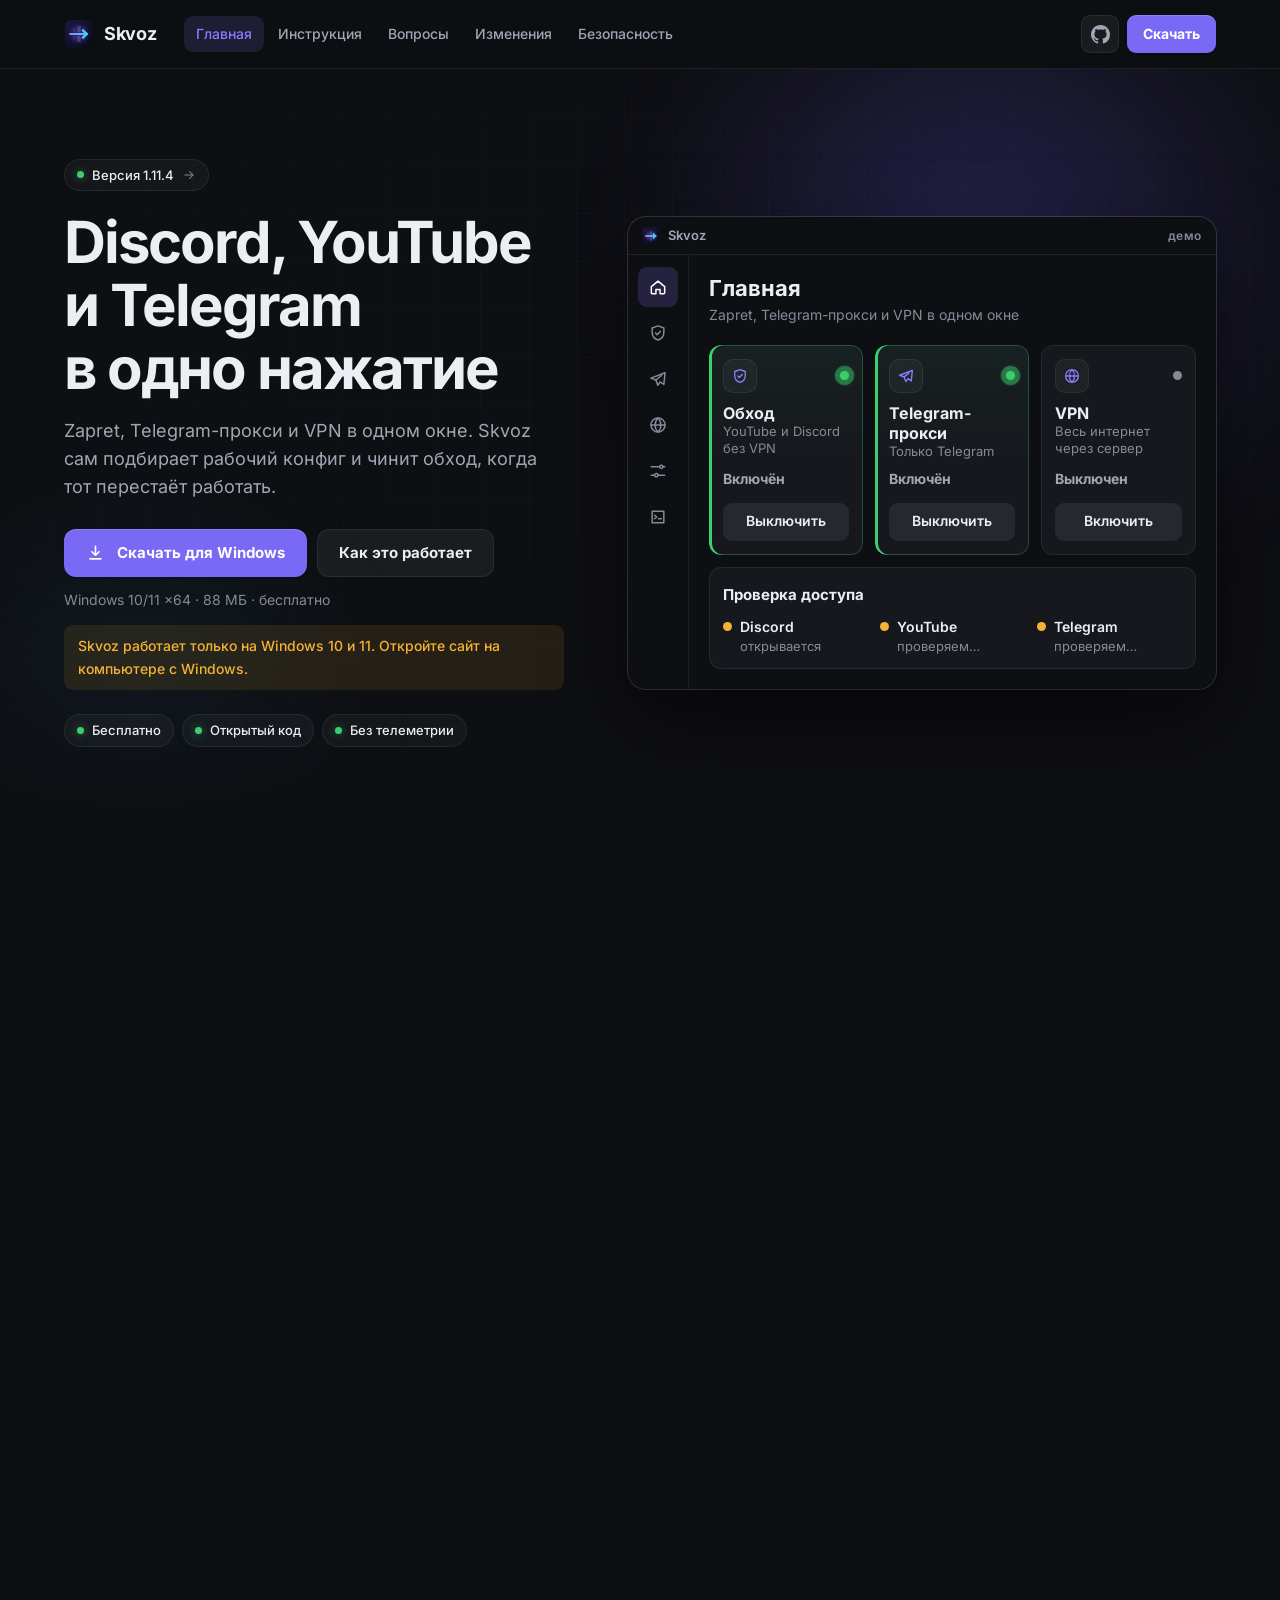
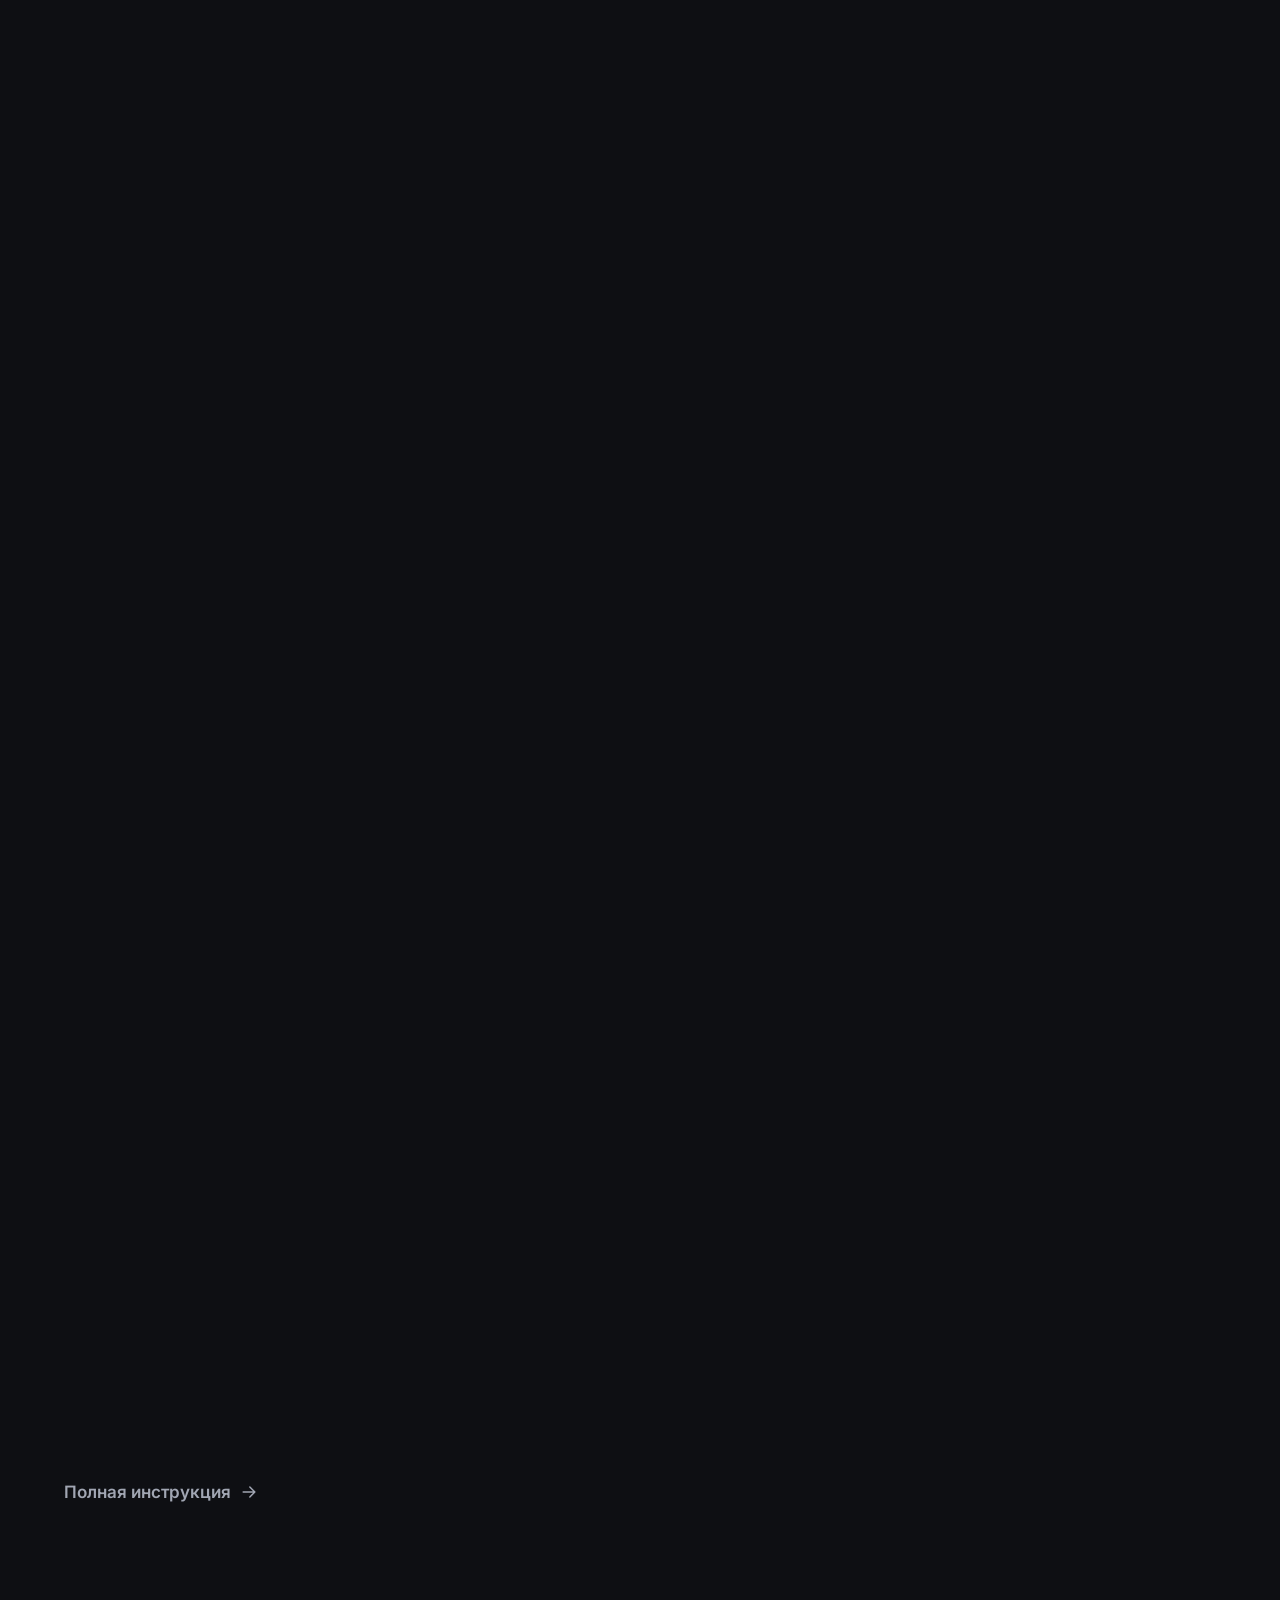
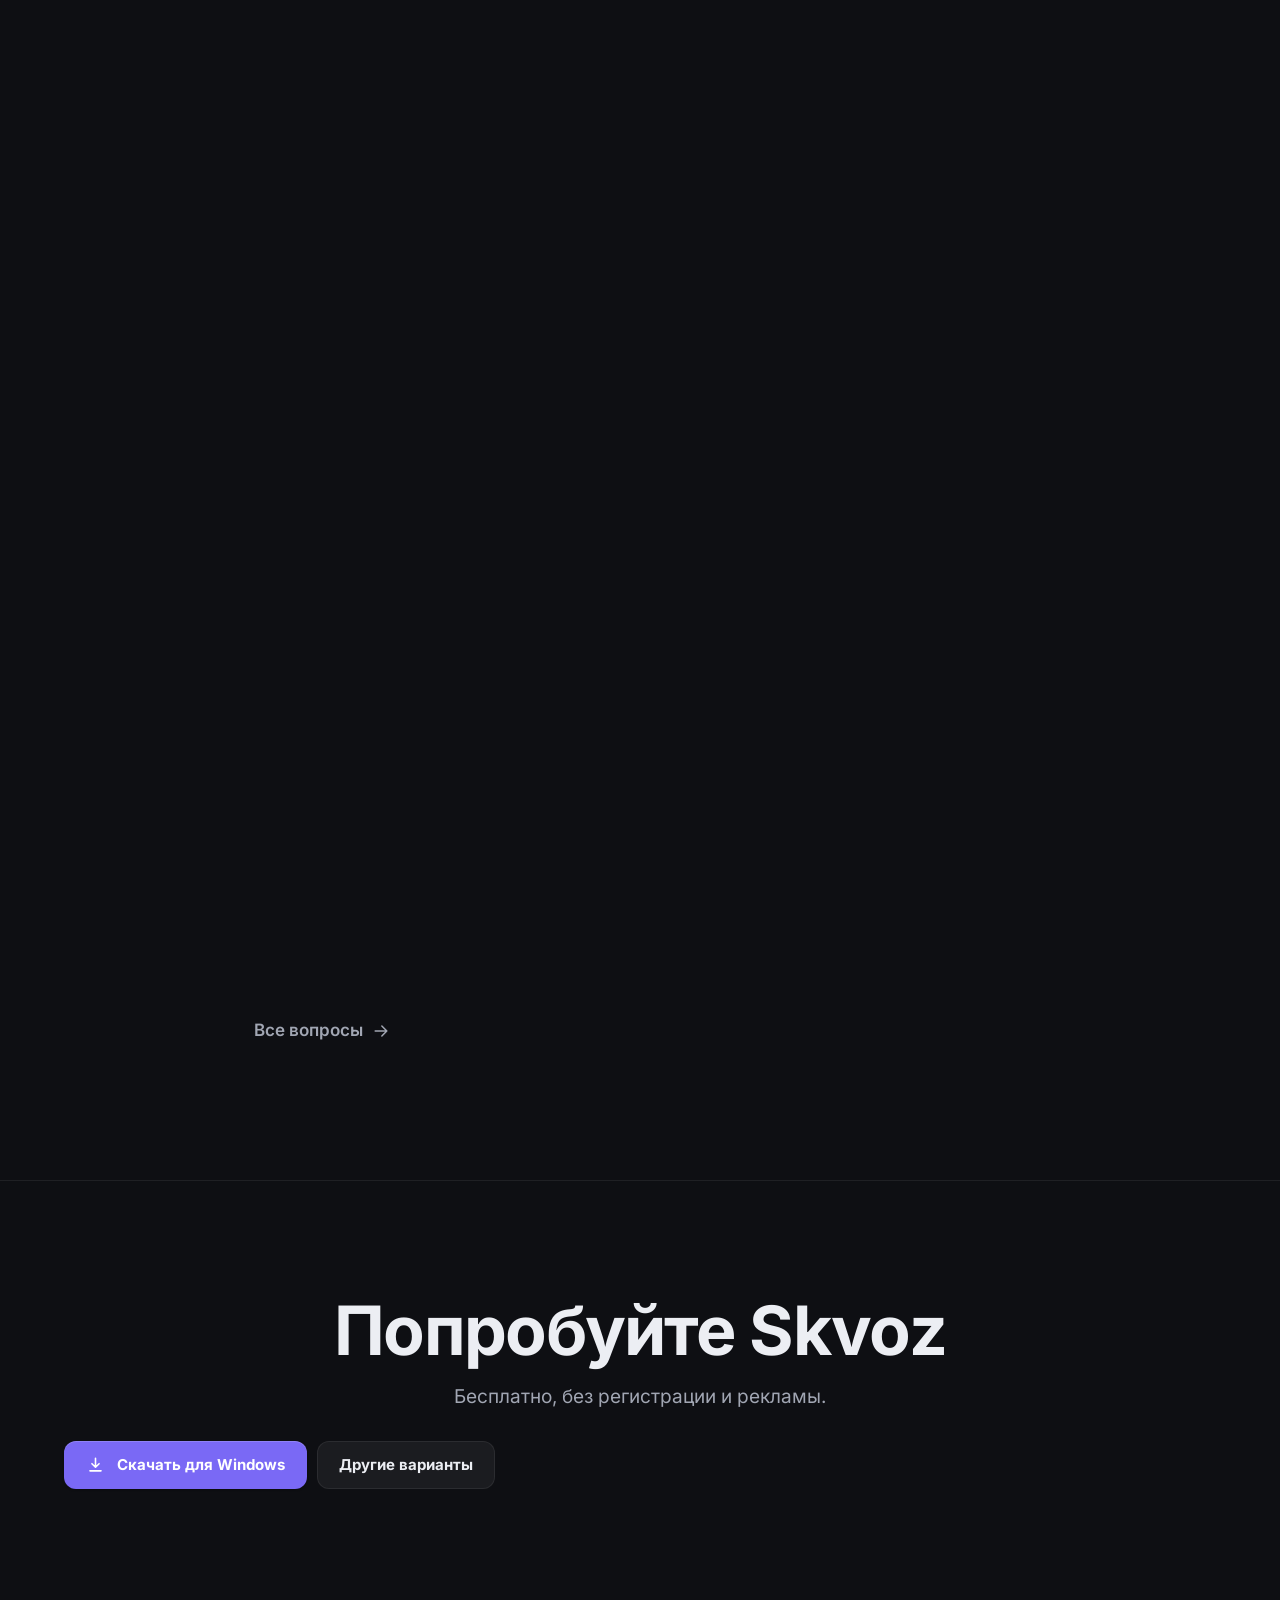
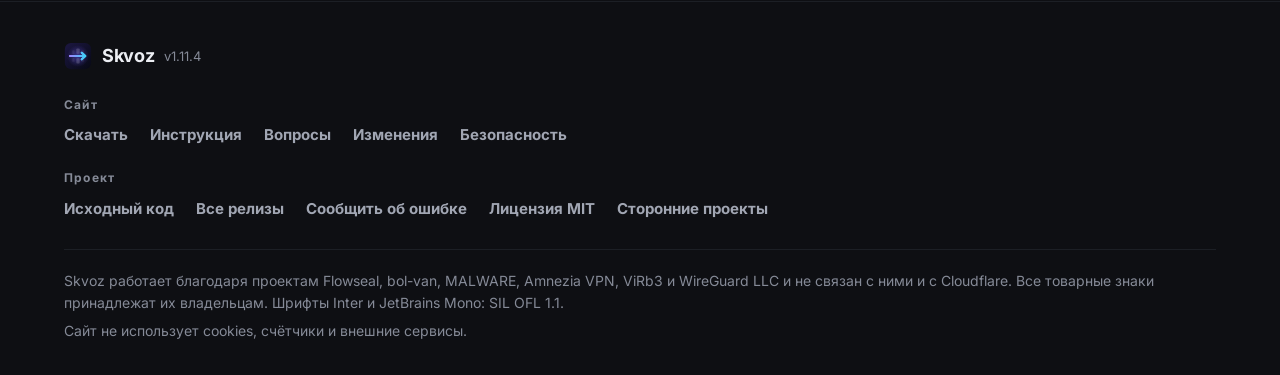
==== index.html @ e1fe64a2 "Обновление сайта" ====
<!doctype html>
<html lang="ru">
<head><meta charset="utf-8">
    <meta http-equiv="Content-Security-Policy" content="default-src &#39;none&#39;; script-src &#39;self&#39;; style-src &#39;self&#39;; img-src &#39;self&#39;; font-src &#39;self&#39;; connect-src &#39;none&#39;; manifest-src &#39;none&#39;; base-uri &#39;none&#39;; form-action &#39;none&#39;; require-trusted-types-for &#39;script&#39;; trusted-types &#39;none&#39;; upgrade-insecure-requests">
    <meta name="referrer" content="no-referrer">
    <meta name="viewport" content="width=device-width, initial-scale=1">
    <meta name="color-scheme" content="dark">
    <meta name="theme-color" content="#0e0f13">
    <title>Skvoz: пульт для zapret, Telegram-прокси и VPN</title>
    <meta name="description" content="Приложение для Windows: zapret, Telegram-прокси и VPN в одном окне. Сам подбирает рабочий конфиг и чинит обход. Бесплатно, открытый код.">
    <link rel="canonical" href="https://tw1xtyq.github.io/">
    <link rel="icon" href="/logo.svg" type="image/svg+xml">
    <link rel="apple-touch-icon" href="/icon-180.png">
    <meta property="og:type" content="website">
    <meta property="og:locale" content="ru_RU">
    <meta property="og:site_name" content="Skvoz">
    <meta property="og:title" content="Skvoz: пульт для zapret, Telegram-прокси и VPN">
    <meta property="og:description" content="Приложение для Windows: zapret, Telegram-прокси и VPN в одном окне. Сам подбирает рабочий конфиг и чинит обход. Бесплатно, открытый код.">
    <meta property="og:url" content="https://tw1xtyq.github.io/">
    <meta property="og:image" content="https://tw1xtyq.github.io/og.png">
    <meta name="twitter:card" content="summary_large_image">
    <link rel="preload" href="/assets/inter-cyrillic-wght-normal-DqGufNeO.woff2" as="font" type="font/woff2" crossorigin>
    <link rel="stylesheet" href="/assets/main-BiKpI5DV.css" integrity="sha384-gYOR4tR+DxECLUcDzY/63Vt2lnIB7W0XDzqd5/jDL5pl0zQy1sBBV1hU8kmsnh2k">
    <script type="module" src="/assets/main-BImN2msO.js" integrity="sha384-33UPVuQ313bor5JcLnS4hQ8blPriEPeun53to2JofNAPHDtDMoPda+d2laqHSMqt"></script>
    <script type="application/ld+json">{"@context":"https://schema.org","@type":"SoftwareApplication","name":"Skvoz","operatingSystem":"Windows 10, Windows 11","applicationCategory":"UtilitiesApplication","softwareVersion":"1.11.4","downloadUrl":"https://github.com/tw1xtyq/skvoz/releases/download/v1.11.4/Skvoz-Setup-1.11.4.exe","license":"https://opensource.org/licenses/MIT","offers":{"@type":"Offer","price":"0","priceCurrency":"RUB"}}</script></head>
<body>
  <a class="skip-link" href="#main">К содержимому</a>
  <header class="site-header" data-header>
    <div class="container site-header-row">
      <a class="brand" href="/" aria-label="Skvoz, на главную">
        <img src="/logo.svg" alt="" width="30" height="30">
        <span>Skvoz</span>
      </a>
      <nav class="site-nav" id="site-nav" aria-label="Основная навигация" data-nav>
        <a href="/" aria-current="page">Главная</a>
        <a href="/guide/">Инструкция</a><a href="/faq/">Вопросы</a><a href="/changelog/">Изменения</a><a href="/security/">Безопасность</a>
      </nav>
      <div class="site-actions">
        <a class="icon-btn" href="https://github.com/tw1xtyq/skvoz" target="_blank" rel="noopener noreferrer" aria-label="Skvoz на GitHub"><svg class="icon icon-fill" viewBox="0 0 16 16" aria-hidden="true"><path d="M8 0C3.58 0 0 3.58 0 8c0 3.54 2.29 6.53 5.47 7.59.4.07.55-.17.55-.38 0-.19-.01-.82-.01-1.49-2.01.37-2.53-.49-2.69-.94-.09-.23-.48-.94-.82-1.13-.28-.15-.68-.52-.01-.53.63-.01 1.08.58 1.23.82.72 1.21 1.87.87 2.33.66.07-.52.28-.87.51-1.07-1.78-.2-3.64-.89-3.64-3.95 0-.87.31-1.59.82-2.15-.08-.2-.36-1.02.08-2.12 0 0 .67-.21 2.2.82.64-.18 1.32-.27 2-.27s1.36.09 2 .27c1.53-1.04 2.2-.82 2.2-.82.44 1.1.16 1.92.08 2.12.51.56.82 1.27.82 2.15 0 3.07-1.87 3.75-3.65 3.95.29.25.54.73.54 1.48 0 1.07-.01 1.93-.01 2.2 0 .21.15.46.55.38A8.01 8.01 0 0 0 16 8c0-4.42-3.58-8-8-8"/></svg></a>
        <a class="btn btn-primary btn-sm header-cta" href="/download/">Скачать</a>
        <button class="nav-toggle icon-btn" type="button" aria-expanded="false" aria-controls="site-nav" aria-label="Меню" data-nav-toggle>
          <svg class="icon" viewBox="0 0 24 24" aria-hidden="true"><path d="M4 7h16M4 12h16M4 17h16"/></svg>
        </button>
      </div>
    </div>
    <div class="scroll-progress" aria-hidden="true"></div>
  </header>
  <main id="main"><section class="hero">
    <div class="ambient" aria-hidden="true"><i class="orb orb-a"></i><i class="orb orb-b"></i><i class="grid-bg"></i></div>
    <div class="container hero-grid">
      <div class="hero-copy">
        <a class="status-chip" href="/changelog/"><i class="dot"></i>Версия 1.11.4<svg class="icon" viewBox="0 0 24 24" aria-hidden="true"><path d="M5 12h14M13 6l6 6-6 6"/></svg></a>
        <h1>Discord, YouTube и&nbsp;Telegram в&nbsp;одно нажатие</h1>
        <p class="hero-lead">
          Zapret, Telegram-прокси и VPN в одном окне. Skvoz сам подбирает рабочий конфиг и чинит обход, когда тот
          перестаёт работать.
        </p>
        <div class="hero-cta">
          <a class="btn btn-primary" href="https://github.com/tw1xtyq/skvoz/releases/download/v1.11.4/Skvoz-Setup-1.11.4.exe" rel="noopener noreferrer" data-download>
    <svg class="icon" viewBox="0 0 24 24" aria-hidden="true"><path d="M12 4v11M7.5 11 12 15.5 16.5 11M5 20h14"/></svg><span>Скачать для Windows</span>
  </a>
          <a class="btn btn-secondary" href="/guide/">Как это работает</a>
        </div>
        <p class="hero-meta">Windows 10/11 x64 · 88 МБ · бесплатно</p>
        <p class="os-note" data-os-note hidden>Skvoz работает только на Windows 10 и 11. Откройте сайт на компьютере с Windows.</p>
        <ul class="perks">
          <li class="status-chip"><i class="dot"></i>Бесплатно</li><li class="status-chip"><i class="dot"></i>Открытый код</li><li class="status-chip"><i class="dot"></i>Без телеметрии</li>
        </ul>
      </div>
      <div class="hero-visual" data-demo data-live="true">
        <div class="beam" aria-hidden="true"><i></i></div>
        <div class="app-window" role="group" aria-label="Демонстрация интерфейса Skvoz">
    <div class="app-titlebar">
      <img src="/logo.svg" alt="" width="18" height="18">
      <span>Skvoz</span>
      <em>демо</em>
    </div>
    <div class="app-body">
      <div class="app-side" aria-hidden="true">
        <span class="is-active"><svg class="icon" viewBox="0 0 24 24" aria-hidden="true"><path d="M4 11.5 12 5l8 6.5V19a1 1 0 0 1-1 1h-4.5v-5h-5v5H5a1 1 0 0 1-1-1z"/></svg></span><span class=""><svg class="icon" viewBox="0 0 24 24" aria-hidden="true"><path d="M12 3.5 19 6v5.5c0 4.2-2.9 7.6-7 9-4.1-1.4-7-4.8-7-9V6z"/><path d="m9 12 2 2 4-4"/></svg></span><span class=""><svg class="icon" viewBox="0 0 24 24" aria-hidden="true"><path d="M20.5 4.5 3.5 11l6 2.2 2.2 6.3 3.1-4 4.2 3.1z"/><path d="m9.5 13.2 6.7-5.4"/></svg></span><span class=""><svg class="icon" viewBox="0 0 24 24" aria-hidden="true"><circle cx="12" cy="12" r="8.5"/><path d="M3.5 12h17M12 3.5c2.4 2.4 3.5 5.2 3.5 8.5s-1.1 6.1-3.5 8.5c-2.4-2.4-3.5-5.2-3.5-8.5s1.1-6.1 3.5-8.5z"/></svg></span><span class=""><svg class="icon" viewBox="0 0 24 24" aria-hidden="true"><path d="M4 7h10M18 7h2M4 17h4M12 17h8"/><circle cx="16" cy="7" r="2"/><circle cx="10" cy="17" r="2"/></svg></span><span class=""><svg class="icon" viewBox="0 0 24 24" aria-hidden="true"><path d="M5 5h14v14H5z"/><path d="m8 10 2.5 2L8 14M12.5 14H16"/></svg></span>
      </div>
      <div class="app-main">
        <div class="app-head">
          <strong>Главная</strong>
          <span>Zapret, Telegram-прокси и VPN в одном окне</span>
        </div>
        <div class="app-cards">
          <div class="app-card" data-demo-card="bypass" data-on="true">
              <div class="app-card-top"><svg class="icon" viewBox="0 0 24 24" aria-hidden="true"><path d="M12 3.5 19 6v5.5c0 4.2-2.9 7.6-7 9-4.1-1.4-7-4.8-7-9V6z"/><path d="m9 12 2 2 4-4"/></svg><i class="dot"></i></div>
              <strong>Обход</strong>
              <small>YouTube и Discord без VPN</small>
              <span class="app-card-state" data-demo-state>Включён</span>
              <button type="button" class="app-btn" data-demo-toggle aria-pressed="true">
                Выключить
              </button>
            </div><div class="app-card" data-demo-card="tg" data-on="true">
              <div class="app-card-top"><svg class="icon" viewBox="0 0 24 24" aria-hidden="true"><path d="M20.5 4.5 3.5 11l6 2.2 2.2 6.3 3.1-4 4.2 3.1z"/><path d="m9.5 13.2 6.7-5.4"/></svg><i class="dot"></i></div>
              <strong>Telegram-прокси</strong>
              <small>Только Telegram</small>
              <span class="app-card-state" data-demo-state>Включён</span>
              <button type="button" class="app-btn" data-demo-toggle aria-pressed="true">
                Выключить
              </button>
            </div><div class="app-card" data-demo-card="vpn" data-on="false">
              <div class="app-card-top"><svg class="icon" viewBox="0 0 24 24" aria-hidden="true"><circle cx="12" cy="12" r="8.5"/><path d="M3.5 12h17M12 3.5c2.4 2.4 3.5 5.2 3.5 8.5s-1.1 6.1-3.5 8.5c-2.4-2.4-3.5-5.2-3.5-8.5s1.1-6.1 3.5-8.5z"/></svg><i class="dot"></i></div>
              <strong>VPN</strong>
              <small>Весь интернет через сервер</small>
              <span class="app-card-state" data-demo-state>Выключен</span>
              <button type="button" class="app-btn" data-demo-toggle aria-pressed="false">
                Включить
              </button>
            </div>
        </div>
        <div class="app-access">
          <strong>Проверка доступа</strong>
          <div class="app-access-grid" aria-live="polite">
            <div class="app-access-item" data-demo-access="Discord" data-on="true">
                <i class="dot"></i><b>Discord</b><span data-demo-access-state>открывается</span>
              </div><div class="app-access-item" data-demo-access="YouTube" data-on="true">
                <i class="dot"></i><b>YouTube</b><span data-demo-access-state>открывается</span>
              </div><div class="app-access-item" data-demo-access="Telegram" data-on="true">
                <i class="dot"></i><b>Telegram</b><span data-demo-access-state>открывается</span>
              </div>
          </div>
        </div>
      </div>
    </div>
  </div>
      </div>
    </div>
  </section><section class="section" id="features">
    <div class="container">
      <header class="section-head reveal">
        <p class="eyebrow">Возможности</p>
        <h2>Всё нужное в одном окне</h2>
      </header>
      <div class="features reveal stagger" data-spot-group>
        <article class="card feature">
            <span class="tile"><svg class="icon" viewBox="0 0 24 24" aria-hidden="true"><path d="M12 3.5 19 6v5.5c0 4.2-2.9 7.6-7 9-4.1-1.4-7-4.8-7-9V6z"/><path d="m9 12 2 2 4-4"/></svg></span>
            <h3>Обход</h3>
            <p>Zapret без .bat-файлов и командной строки. Трафик идёт напрямую, без чужих серверов.</p>
          </article><article class="card feature">
            <span class="tile"><svg class="icon" viewBox="0 0 24 24" aria-hidden="true"><path d="M20.5 4.5 3.5 11l6 2.2 2.2 6.3 3.1-4 4.2 3.1z"/><path d="m9.5 13.2 6.7-5.4"/></svg></span>
            <h3>Telegram-прокси</h3>
            <p>Локальный прокси на вашем компьютере. Подключается одной кнопкой.</p>
          </article><article class="card feature">
            <span class="tile"><svg class="icon" viewBox="0 0 24 24" aria-hidden="true"><circle cx="12" cy="12" r="8.5"/><path d="M3.5 12h17M12 3.5c2.4 2.4 3.5 5.2 3.5 8.5s-1.1 6.1-3.5 8.5c-2.4-2.4-3.5-5.2-3.5-8.5s1.1-6.1 3.5-8.5z"/></svg></span>
            <h3>VPN</h3>
            <p>Бесплатный WARP с маскировкой AmneziaWG за 10–30 секунд или ваш конфиг.</p>
          </article><article class="card feature">
            <span class="tile"><svg class="icon" viewBox="0 0 24 24" aria-hidden="true"><path d="M4 7h10M18 7h2M4 17h4M12 17h8"/><circle cx="16" cy="7" r="2"/><circle cx="10" cy="17" r="2"/></svg></span>
            <h3>Автоподбор</h3>
            <p>Проверяет все конфиги и включает лучший для вашей сети.</p>
          </article><article class="card feature">
            <span class="tile"><svg class="icon" viewBox="0 0 24 24" aria-hidden="true"><rect x="4" y="5" width="16" height="14" rx="2.5"/><path d="M4 15h16"/><circle cx="16.5" cy="17" r=".6"/></svg></span>
            <h3>Трей</h3>
            <p>Цветная точка на значке показывает, работает ли обход.</p>
          </article><article class="card feature">
            <span class="tile"><svg class="icon" viewBox="0 0 24 24" aria-hidden="true"><path d="M3 12h4l2.5-6 4 12 2.5-6h5"/></svg></span>
            <h3>Проверка доступа</h3>
            <p>Показывает, открываются ли Discord, YouTube и Telegram прямо сейчас.</p>
          </article><article class="card feature">
            <span class="tile"><svg class="icon" viewBox="0 0 24 24" aria-hidden="true"><path d="M5 5h14v14H5z"/><path d="m8 10 2.5 2L8 14M12.5 14H16"/></svg></span>
            <h3>Диагностика</h3>
            <p>Проверяет службы Windows, прокси, файлы WinDivert и конфликтующие программы.</p>
          </article><article class="card feature">
            <span class="tile"><svg class="icon" viewBox="0 0 24 24" aria-hidden="true"><path d="M12 4v11M7.5 11 12 15.5 16.5 11M5 20h14"/></svg></span>
            <h3>Обновления</h3>
            <p>Skvoz и zapret обновляются из приложения, ваши списки и конфиг сохраняются.</p>
          </article>
      </div>
    </div>
  </section><section class="section">
    <div class="container">
      <header class="section-head reveal">
        <p class="eyebrow">Что выбрать</p>
        <h2>Чем отличаются инструменты</h2>
      </header>
      <div class="card compare reveal">
        <table>
          <thead>
            <tr><td></td><th scope="col">Обход</th><th scope="col">Telegram-прокси</th><th scope="col">VPN</th></tr>
          </thead>
          <tbody>
            <tr>
                <th scope="row">Что открывает</th>
                <td data-label="Обход">YouTube, Discord и сайты из ваших списков</td><td data-label="Telegram-прокси">Только Telegram</td><td data-label="VPN">Весь интернет</td>
              </tr><tr>
                <th scope="row">Как идёт трафик</th>
                <td data-label="Обход">Напрямую, без чужих серверов</td><td data-label="Telegram-прокси">Через локальный прокси на вашем компьютере</td><td data-label="VPN">Через сервер VPN</td>
              </tr><tr>
                <th scope="row">Когда включать</th>
                <td data-label="Обход">В первую очередь</td><td data-label="Telegram-прокси">Если не открывается Telegram</td><td data-label="VPN">Если обхода и прокси не хватает</td>
              </tr>
          </tbody>
        </table>
      </div>
    </div>
  </section><section class="section">
    <div class="container split">
      <div class="reveal">
        <p class="eyebrow">Автоматика</p>
        <h2>Сломалось? Он уже чинит</h2>
        <ul class="ticks">
          <li><b>Проверка каждые 30 секунд.</b> Skvoz открывает YouTube и Discord или ваши сайты и замечает даже зависшую загрузку.</li>
          <li><b>Сам меняет конфиг.</b> Дважды перезапускает обход, затем переходит на следующий рабочий конфиг.</li>
          <li><b>Помнит сети.</b> Дома, на работе и на точке доступа включается тот конфиг, что работал там раньше.</li>
        </ul>
      </div>
      <figure class="log reveal">
        <figcaption><span>История событий</span><em>пример</em></figcaption>
        <ol>
          <li data-level="ok"><time>12:04:10</time><span>YouTube и Discord открываются</span></li><li data-level="warn"><time>12:04:40</time><span>YouTube: страница зависла на загрузке</span></li><li data-level="warn"><time>12:04:41</time><span>Перезапуск winws, попытка 1 из 2</span></li><li data-level="warn"><time>12:05:12</time><span>Перезапуск winws, попытка 2 из 2</span></li><li data-level="info"><time>12:05:43</time><span>Конфиг отложен на 6 часов, включаю следующий</span></li><li data-level="ok"><time>12:06:13</time><span>YouTube и Discord снова открываются</span></li>
        </ol>
      </figure>
    </div>
  </section><section class="section">
    <div class="container">
      <header class="section-head reveal">
        <p class="eyebrow">Начало работы</p>
        <h2>Три шага и всё открывается</h2>
      </header>
      <ol class="steps reveal stagger" data-spot-group>
        <li class="card step">
            <span class="step-num">1</span>
            <h3>Скачайте и запустите</h3>
            <p>Подтвердите запрос прав администратора. Zapret поставится сам.</p>
          </li><li class="card step">
            <span class="step-num">2</span>
            <h3>Подберите конфиг</h3>
            <p>На странице «Обход» нажмите «Подобрать автоматически».</p>
          </li><li class="card step">
            <span class="step-num">3</span>
            <h3>Включите</h3>
            <p>Нажмите «Включить» на Главной. Дальше Skvoz следит за всем сам.</p>
          </li>
      </ol>
      <p class="section-more"><a class="link-arrow" href="/guide/">Полная инструкция <svg class="icon" viewBox="0 0 24 24" aria-hidden="true"><path d="M5 12h14M13 6l6 6-6 6"/></svg></a></p>
    </div>
  </section><section class="section">
    <div class="container">
      <div class="card trust reveal">
        <div class="trust-head">
          <p class="eyebrow">Безопасность</p>
          <h2>Программа с правами администратора должна быть прозрачной</h2>
          <a class="link-arrow" href="/security/">Что делает Skvoz и чего не делает <svg class="icon" viewBox="0 0 24 24" aria-hidden="true"><path d="M5 12h14M13 6l6 6-6 6"/></svg></a>
        </div>
        <div class="trust-grid">
          <div><svg class="icon" viewBox="0 0 24 24" aria-hidden="true"><path d="m8 8-4 4 4 4M16 8l4 4-4 4M13.5 5l-3 14"/></svg><h3>Открытый код</h3><p>Весь код на GitHub под лицензией MIT. Сборки создаются на GitHub Actions.</p></div><div><svg class="icon" viewBox="0 0 24 24" aria-hidden="true"><path d="M4 4l16 16M9.9 5.3A9.6 9.6 0 0 1 12 5c5 0 8.5 4.5 9.5 7a13 13 0 0 1-3 4.1M6.3 7.4A13 13 0 0 0 2.500 12c1 2.500 4.500 7 9.500 7 1.500 0 2.900-.4 4.100-1"/></svg><h3>Без телеметрии</h3><p>В приложении нет аналитики и счётчиков, а на этом сайте нет cookies и внешних запросов.</p></div><div><svg class="icon" viewBox="0 0 24 24" aria-hidden="true"><circle cx="8" cy="15" r="4"/><path d="m11 12 8.500-8.500M16 7l3 3"/></svg><h3>Проверяемые файлы</h3><p>Для каждой сборки указан SHA-256, так что подлинность файла легко проверить.</p></div>
        </div>
      </div>
    </div>
  </section><section class="section">
    <div class="container narrow">
      <header class="section-head reveal">
        <p class="eyebrow">Вопросы</p>
        <h2>Что спрашивают чаще всего</h2>
      </header>
      <div class="faq-list reveal stagger">
        <details class="faq-item"><summary>Что такое Skvoz?</summary><p>Приложение для Windows, которое собирает в одном окне три инструмента: zapret-discord-youtube для обхода, локальный Telegram-прокси и VPN на AmneziaWG. Вместо ручного запуска .bat-файлов вы нажимаете «Включить», а подбором конфига и восстановлением занимается приложение.</p></details><details class="faq-item"><summary>Это бесплатно?</summary><p>Да. Код открыт под лицензией MIT, рекламы и платных функций нет.</p></details><details class="faq-item"><summary>Чем обход отличается от VPN?</summary><p>Обход меняет только то, как ваши пакеты выглядят для провайдера: трафик идёт напрямую, скорость почти не страдает, но работает это для выбранных сайтов. VPN отправляет весь интернет через сервер. Telegram-прокси касается только Telegram. Обычно хватает обхода и прокси, а VPN полезен там, где они не справляются.</p></details><details class="faq-item"><summary>Почему Windows показывает предупреждение SmartScreen?</summary><p>Сборка не подписана платным сертификатом, поэтому у файла нет репутации в Windows. Нажмите «Подробнее», затем «Выполнить в любом случае». Скачивайте Skvoz только со страницы релизов на GitHub и при желании сверяйте SHA-256.</p></details>
      </div>
      <p class="section-more"><a class="link-arrow" href="/faq/">Все вопросы <svg class="icon" viewBox="0 0 24 24" aria-hidden="true"><path d="M5 12h14M13 6l6 6-6 6"/></svg></a></p>
    </div>
  </section><section class="finale">
    <div class="container">
      <h2>Попробуйте Skvoz</h2>
      <p>Бесплатно, без регистрации и рекламы.</p>
      <div class="hero-cta">
        <a class="btn btn-primary" href="https://github.com/tw1xtyq/skvoz/releases/download/v1.11.4/Skvoz-Setup-1.11.4.exe" rel="noopener noreferrer" data-download>
    <svg class="icon" viewBox="0 0 24 24" aria-hidden="true"><path d="M12 4v11M7.5 11 12 15.5 16.5 11M5 20h14"/></svg><span>Скачать для Windows</span>
  </a>
        <a class="btn btn-secondary" href="/download/">Другие варианты</a>
      </div>
    </div>
  </section></main>
  <footer class="site-footer">
    <div class="container">
      <a class="brand" href="/">
        <img src="/logo.svg" alt="" width="28" height="28" loading="lazy">
        <span>Skvoz</span>
        <small>v1.11.4</small>
      </a>
      <nav aria-label="Разделы сайта">
        <h2>Сайт</h2>
        <a href="/download/">Скачать</a><a href="/guide/">Инструкция</a><a href="/faq/">Вопросы</a><a href="/changelog/">Изменения</a><a href="/security/">Безопасность</a>
      </nav>
      <nav aria-label="Проект на GitHub">
        <h2>Проект</h2>
        <a href="https://github.com/tw1xtyq/skvoz" target="_blank" rel="noopener noreferrer">Исходный код</a>
        <a href="https://github.com/tw1xtyq/skvoz/releases" target="_blank" rel="noopener noreferrer">Все релизы</a>
        <a href="https://github.com/tw1xtyq/skvoz/issues" target="_blank" rel="noopener noreferrer">Сообщить об ошибке</a>
        <a href="https://github.com/tw1xtyq/skvoz/blob/main/LICENSE" target="_blank" rel="noopener noreferrer">Лицензия MIT</a>
        <a href="https://github.com/tw1xtyq/skvoz/blob/main/THIRD_PARTY_NOTICES.md" target="_blank" rel="noopener noreferrer">Сторонние проекты</a>
      </nav>
      <div class="site-footer-note">
        <p>
          Skvoz работает благодаря проектам Flowseal, bol-van, MALWARE, Amnezia VPN, ViRb3 и WireGuard LLC и не связан
          с ними и с Cloudflare. Все товарные знаки принадлежат их владельцам. Шрифты Inter и JetBrains Mono: SIL OFL 1.1.
        </p>
        <p>Сайт не использует cookies, счётчики и внешние сервисы.</p>
      </div>
    </div>
  </footer>
  <a class="to-top" href="#main" aria-label="Наверх" data-to-top><svg class="icon" viewBox="0 0 24 24" aria-hidden="true"><path d="M5 12h14M13 6l6 6-6 6"/></svg></a>
  <div class="toasts" data-toasts data-guide="/guide/" role="status"></div>
</body>
</html>
---- assets/main-BiKpI5DV.css ----
@font-face{font-family:Inter Variable;font-style:normal;font-display:swap;font-weight:100 900;src:url(/assets/inter-cyrillic-ext-wght-normal-BOeWTOD4.woff2)format("woff2-variations");unicode-range:U+460-52F,U+1C80-1C8A,U+20B4,U+2DE0-2DFF,U+A640-A69F,U+FE2E-FE2F}@font-face{font-family:Inter Variable;font-style:normal;font-display:swap;font-weight:100 900;src:url(/assets/inter-cyrillic-wght-normal-DqGufNeO.woff2)format("woff2-variations");unicode-range:U+301,U+400-45F,U+490-491,U+4B0-4B1,U+2116}@font-face{font-family:Inter Variable;font-style:normal;font-display:swap;font-weight:100 900;src:url(/assets/inter-greek-ext-wght-normal-DlzME5K_.woff2)format("woff2-variations");unicode-range:U+1F??}@font-face{font-family:Inter Variable;font-style:normal;font-display:swap;font-weight:100 900;src:url(/assets/inter-greek-wght-normal-CkhJZR-_.woff2)format("woff2-variations");unicode-range:U+370-377,U+37A-37F,U+384-38A,U+38C,U+38E-3A1,U+3A3-3FF}@font-face{font-family:Inter Variable;font-style:normal;font-display:swap;font-weight:100 900;src:url(/assets/inter-vietnamese-wght-normal-CBcvBZtf.woff2)format("woff2-variations");unicode-range:U+102-103,U+110-111,U+128-129,U+168-169,U+1A0-1A1,U+1AF-1B0,U+300-301,U+303-304,U+308-309,U+323,U+329,U+1EA0-1EF9,U+20AB}@font-face{font-family:Inter Variable;font-style:normal;font-display:swap;font-weight:100 900;src:url(/assets/inter-latin-ext-wght-normal-DO1Apj_S.woff2)format("woff2-variations");unicode-range:U+100-2BA,U+2BD-2C5,U+2C7-2CC,U+2CE-2D7,U+2DD-2FF,U+304,U+308,U+329,U+1D00-1DBF,U+1E00-1E9F,U+1EF2-1EFF,U+2020,U+20A0-20AB,U+20AD-20C0,U+2113,U+2C60-2C7F,U+A720-A7FF}@font-face{font-family:Inter Variable;font-style:normal;font-display:swap;font-weight:100 900;src:url(/assets/inter-latin-wght-normal-Dx4kXJAl.woff2)format("woff2-variations");unicode-range:U+??,U+131,U+152-153,U+2BB-2BC,U+2C6,U+2DA,U+2DC,U+304,U+308,U+329,U+2000-206F,U+20AC,U+2122,U+2191,U+2193,U+2212,U+2215,U+FEFF,U+FFFD}@font-face{font-family:JetBrains Mono Variable;font-style:normal;font-display:swap;font-weight:100 800;src:url(/assets/jetbrains-mono-cyrillic-ext-wght-normal-EocZY2iu.woff2)format("woff2-variations");unicode-range:U+460-52F,U+1C80-1C8A,U+20B4,U+2DE0-2DFF,U+A640-A69F,U+FE2E-FE2F}@font-face{font-family:JetBrains Mono Variable;font-style:normal;font-display:swap;font-weight:100 800;src:url(/assets/jetbrains-mono-cyrillic-wght-normal-D73BlboJ.woff2)format("woff2-variations");unicode-range:U+301,U+400-45F,U+490-491,U+4B0-4B1,U+2116}@font-face{font-family:JetBrains Mono Variable;font-style:normal;font-display:swap;font-weight:100 800;src:url(/assets/jetbrains-mono-greek-wght-normal-Bw9x6K1M.woff2)format("woff2-variations");unicode-range:U+370-377,U+37A-37F,U+384-38A,U+38C,U+38E-3A1,U+3A3-3FF}@font-face{font-family:JetBrains Mono Variable;font-style:normal;font-display:swap;font-weight:100 800;src:url(/assets/jetbrains-mono-vietnamese-wght-normal-Bt-aOZkq.woff2)format("woff2-variations");unicode-range:U+102-103,U+110-111,U+128-129,U+168-169,U+1A0-1A1,U+1AF-1B0,U+300-301,U+303-304,U+308-309,U+323,U+329,U+1EA0-1EF9,U+20AB}@font-face{font-family:JetBrains Mono Variable;font-style:normal;font-display:swap;font-weight:100 800;src:url(/assets/jetbrains-mono-latin-ext-wght-normal-DBQx-q_a.woff2)format("woff2-variations");unicode-range:U+100-2BA,U+2BD-2C5,U+2C7-2CC,U+2CE-2D7,U+2DD-2FF,U+304,U+308,U+329,U+1D00-1DBF,U+1E00-1E9F,U+1EF2-1EFF,U+2020,U+20A0-20AB,U+20AD-20C0,U+2113,U+2C60-2C7F,U+A720-A7FF}@font-face{font-family:JetBrains Mono Variable;font-style:normal;font-display:swap;font-weight:100 800;src:url(/assets/jetbrains-mono-latin-wght-normal-B9CIFXIH.woff2)format("woff2-variations");unicode-range:U+??,U+131,U+152-153,U+2BB-2BC,U+2C6,U+2DA,U+2DC,U+304,U+308,U+329,U+2000-206F,U+20AC,U+2122,U+2191,U+2193,U+2212,U+2215,U+FEFF,U+FFFD}:root{--lightningcss-light: ;--lightningcss-dark:initial;color-scheme:dark;--bg:#0e0f13;--surface:#121318;--surface-2:#16181d;--surface-3:#1c1f25;--border:#ffffff12;--border-hover:#ffffff24;--text:#eceef3;--text-2:#a1a6b3;--text-3:#858a97;--accent:#8b7bff;--accent-soft:#8b7bff24;--btn-bg:#7a69f5;--ok:#3ccf6e;--warn:#f5b335;--danger:#ff5c52;--beam-a:#8f7dff;--beam-b:#3cc8f2;--focus:#8b7bff;--sans:"Inter Variable", "Segoe UI Variable Display", "Segoe UI", system-ui, sans-serif;--mono:"JetBrains Mono Variable", "Cascadia Code", Consolas, monospace;--r-sm:9px;--r-md:12px;--r-lg:14px;--r-xl:18px;--ease:cubic-bezier(.22, 1, .36, 1);--header-h:68px}*,:before,:after{box-sizing:border-box}[hidden]{display:none!important}html{background:var(--bg);scroll-behavior:smooth;scroll-padding-top:calc(var(--header-h) + 24px);-webkit-text-size-adjust:100%}body{color:var(--text);background:var(--bg);font-family:var(--sans);-webkit-font-smoothing:antialiased;margin:0;font-size:17px;font-weight:400;line-height:1.6;overflow-x:clip}h1,h2,h3,p,ul,ol,dl,dd,figure{margin:0;padding:0}ul,ol{list-style:none}h1,h2,h3{letter-spacing:-.025em;text-wrap:balance;font-weight:700;line-height:1.1}h2{font-size:clamp(30px,4.4vw,48px)}h3{letter-spacing:-.01em;font-size:21px;line-height:1.25}p{text-wrap:pretty}a{color:inherit}img,svg{display:block}code,pre{font-family:var(--mono);font-size:.86em}button,input{font:inherit;color:inherit}:focus-visible{outline:2px solid var(--focus);outline-offset:3px;border-radius:4px}::selection{color:#fff;background:var(--btn-bg)}.icon{fill:none;stroke:currentColor;stroke-width:1.8px;stroke-linecap:round;stroke-linejoin:round;flex:none;width:24px;height:24px}.icon-fill{fill:currentColor;stroke:none}.sr-only{clip-path:inset(50%);white-space:nowrap;width:1px;height:1px;position:absolute;overflow:hidden}.container{width:100%;max-width:1200px;margin-inline:auto;padding-inline:24px}.container.narrow{max-width:820px}.muted{color:var(--text-3)}.skip-link{z-index:100;color:#fff;background:var(--btn-bg);border-radius:var(--r-sm);padding:10px 16px;font-weight:600;position:fixed;top:12px;left:12px;transform:translateY(-200%)}.skip-link:focus{transform:none}.btn{border-radius:var(--r-md);text-align:center;cursor:pointer;min-height:48px;transition:background .25s var(--ease), box-shadow .25s var(--ease), transform .2s var(--ease);border:0;justify-content:center;align-items:center;gap:12px;padding:0 22px;font-size:15px;font-weight:700;line-height:1.2;text-decoration:none;display:inline-flex;position:relative}.btn:active{transform:scale(.97)}.btn .icon{stroke-width:2px;width:19px;height:19px}.btn-primary{color:#fff;background:var(--btn-bg);box-shadow:inset 0 1px #ffffff29,0 1px 2px #0000004d}.btn-primary:hover{transform:translateY(-1px);box-shadow:inset 0 1px #fff3,0 6px 20px #7a69f566}.btn-secondary{color:var(--text);box-shadow:inset 0 0 0 1px var(--border);background:#ffffff0e}.btn-secondary:hover{box-shadow:inset 0 0 0 1px var(--border-hover);background:#ffffff17}.btn:focus-visible{outline:2px solid var(--focus);outline-offset:3px}.link-arrow{align-items:center;gap:8px;font-weight:600;text-decoration:none;display:inline-flex}.link-arrow .icon{width:20px;height:20px;transition:transform .25s var(--ease)}.link-arrow:hover .icon{transform:translate(4px)}.badge{color:var(--accent);background:var(--accent-soft);border-radius:999px;padding:2px 10px;font-size:12px;font-weight:600;line-height:1.6;display:inline-block}.eyebrow{color:var(--accent);margin-bottom:10px;font-size:14px;font-weight:600}.card{background:var(--surface-2);border-radius:var(--r-xl);box-shadow:inset 0 0 0 1px var(--border)}.site-header{z-index:50;border-bottom:1px solid var(--border);-webkit-backdrop-filter:blur(20px)saturate(1.3);backdrop-filter:blur(20px)saturate(1.3);background:#0e0f13d1;position:sticky;top:0}.site-header-row{min-height:var(--header-h);align-items:center;gap:28px;display:flex}.brand{letter-spacing:-.02em;align-items:center;gap:10px;font-size:18px;font-weight:700;text-decoration:none;display:inline-flex}.brand small{color:var(--text-3);letter-spacing:0;font-size:13px;font-weight:400}.site-nav{align-items:center;gap:2px;margin-right:auto;display:flex}.site-nav a{color:var(--text-2);border-radius:var(--r-sm);transition:color .2s var(--ease), background .2s var(--ease);align-items:center;padding:7px 12px;font-size:14px;font-weight:500;text-decoration:none;display:inline-flex}.site-nav a:hover{color:var(--text);background:var(--surface-3)}.site-nav a[aria-current=page]{color:var(--accent);background:var(--accent-soft)}.site-actions{align-items:center;gap:8px;display:flex}.icon-btn{width:38px;height:38px;color:var(--text-2);border:1px solid var(--border);border-radius:var(--r-sm);cursor:pointer;transition:color .2s var(--ease), border-color .2s var(--ease);background:#ffffff0e;place-items:center;display:grid}.icon-btn:hover{color:var(--text);border-color:var(--border-hover)}.icon-btn .icon{width:19px;height:19px}.btn-sm{border-radius:var(--r-sm);min-height:38px;padding:0 16px;font-size:14px}.nav-toggle{display:none}.hero{position:relative;overflow:hidden}.ambient{pointer-events:none;position:absolute;inset:0;overflow:hidden;-webkit-mask-image:linear-gradient(#000 55%,#0000);mask-image:linear-gradient(#000 55%,#0000)}.orb{filter:blur(48px);border-radius:50%;animation:18s ease-in-out infinite orb-float;position:absolute}.orb-a{background:radial-gradient(circle,#6f5cff42,#0000 70%);width:720px;height:720px;top:-160px;right:-60px}.orb-b{background:radial-gradient(circle,#3cc8f21f,#0000 70%);width:520px;height:520px;animation-delay:-7s;bottom:-160px;left:-120px}.grid-bg{background-image:linear-gradient(#ffffff06 1px,#0000 1px),linear-gradient(90deg,#ffffff06 1px,#0000 1px);background-size:48px 48px;position:absolute;inset:0;-webkit-mask-image:radial-gradient(80% 75% at 55% 35%,#000,#0000);mask-image:radial-gradient(80% 75% at 55% 35%,#000,#0000)}@keyframes orb-float{50%{transform:translate(-24px,20px)scale(1.05)}}.hero-grid{z-index:1;grid-template-columns:minmax(0,.92fr) minmax(0,1.08fr);align-items:center;gap:clamp(32px,5vw,64px);padding-block:clamp(48px,7vw,96px);display:grid;position:relative}.hero-copy{flex-direction:column;align-items:flex-start;display:flex}.hero h1{letter-spacing:-.035em;margin-top:20px;font-size:clamp(38px,4.8vw,58px);line-height:1.08}.hero-lead{color:var(--text-2);margin-top:18px;font-size:18px;line-height:1.55}.hero-cta{flex-wrap:wrap;gap:10px;margin-top:28px;display:flex}.hero-meta{color:var(--text-3);margin-top:12px;font-size:14px}.os-note{color:var(--warn);border-radius:var(--r-sm);background:#f5b3351a;margin-top:14px;padding:10px 14px;font-size:14px;font-weight:500}.status-chip{min-height:32px;color:var(--text);border:1px solid var(--border);white-space:nowrap;background:#ffffff09;border-radius:999px;align-items:center;gap:8px;padding:5px 12px;font-size:13px;font-weight:500;text-decoration:none;display:inline-flex}.status-chip>.dot{background:var(--ok);width:7px;height:7px;box-shadow:0 0 8px #3ccf6e80}.status-chip>.icon{width:14px;height:14px;color:var(--text-3);transition:transform .25s var(--ease)}a.status-chip:hover{border-color:var(--border-hover)}a.status-chip:hover>.icon{transform:translate(3px)}.perks{flex-wrap:wrap;gap:8px;margin-top:24px;display:flex}.hero-visual{min-width:0;position:relative}.beam{background:linear-gradient(90deg, var(--beam-a), var(--beam-b) 40%, transparent 70%);width:100vw;height:10px;transition:opacity .5s var(--ease);border-radius:999px;margin-top:-5px;position:absolute;top:50%;left:50%;overflow:hidden}.beam i{background:linear-gradient(90deg,#0000,#ffffffb3,#0000);width:14%;animation:3.6s linear infinite beam-run;position:absolute;inset:0 auto 0 0}.hero-visual[data-live=false] .beam{opacity:.12}.hero-visual[data-live=false] .beam i{animation-play-state:paused}@keyframes beam-run{0%{transform:translate(-100%)}to{transform:translate(500%)}}.app-window{border-radius:var(--r-xl);box-shadow:0 0 0 1px var(--border-hover), 0 30px 80px #0000008c;background:#0e0f13;position:relative;overflow:hidden}.app-titlebar{height:38px;color:var(--text-2);border-bottom:1px solid #ffffff12;align-items:center;gap:8px;padding-inline:14px;font-size:13px;font-weight:600;display:flex}.app-titlebar em{color:var(--text-3);letter-spacing:.04em;margin-left:auto;font-size:12px;font-style:normal}.app-body{display:flex}.app-side{border-right:1px solid #ffffff12;flex-direction:column;gap:6px;padding:12px 10px;display:flex}.app-side span{width:40px;height:40px;color:var(--text-3);border-radius:var(--r-sm);place-items:center;display:grid}.app-side span.is-active{color:#fff;background:#8b7bff2e}.app-side .icon{width:20px;height:20px}.app-main{flex:1;min-width:0;padding:20px}.app-head strong{font-size:22px;font-weight:700;line-height:1.2;display:block}.app-head span{color:var(--text-3);font-size:14px}.app-cards{grid-template-columns:repeat(3,1fr);gap:12px;margin-top:16px;display:grid}.app-card{border-radius:var(--r-md);transition:box-shadow .3s var(--ease);background:#16181d;flex-direction:column;padding:14px;display:flex;box-shadow:inset 0 0 0 1px #ffffff12}.app-card[data-on=true]{box-shadow:inset 0 0 0 1px #3ccf6e4d}.app-card-top{color:var(--text-2);justify-content:space-between;align-items:center;margin-bottom:10px;display:flex}.app-card-top .icon{width:34px;height:34px;color:var(--accent);border:1px solid var(--border);background:#ffffff0a;border-radius:10px;padding:7px}.app-card strong{font-size:16px;font-weight:700;line-height:1.25}.app-card small{color:var(--text-3);font-size:13px;line-height:1.35}.app-card-state{color:var(--text-2);margin-top:auto;padding-top:8px;font-size:14px;font-weight:700}.dot{background:var(--text-3);width:9px;height:9px;transition:background .3s var(--ease), box-shadow .3s var(--ease);border-radius:50%;flex:none;display:block}[data-on=true]>.dot,[data-on=true]>.app-card-top>.dot{background:var(--ok);box-shadow:0 0 10px #3ccf6e80}.app-btn{border-radius:var(--r-sm);cursor:pointer;min-height:38px;transition:background .2s var(--ease);background:#ffffff12;border:0;margin-top:12px;font-size:14px;font-weight:600}.app-btn:hover{background:#ffffff21}.app-access{border-radius:var(--r-md);background:#16181d;margin-top:12px;padding:14px;box-shadow:inset 0 0 0 1px #ffffff12}.app-access>strong{font-size:15px;font-weight:700}.app-access-grid{grid-template-columns:repeat(3,1fr);gap:12px;margin-top:8px;display:grid}.app-access-item{grid-template-columns:auto 1fr;align-items:center;column-gap:8px;font-size:14px;display:grid}.app-access-item b{font-weight:600}.app-access-item span{color:var(--text-3);grid-column:2;font-size:13px;line-height:1.3}.app-access-item[data-on=false]>.dot{background:var(--danger)}.section{padding-top:clamp(80px,11vw,136px)}.section-tight{padding-top:clamp(48px,6vw,72px)}.section-head{margin-bottom:44px}.section-more{color:var(--text-2);margin-top:28px}.features{grid-template-columns:repeat(4,minmax(0,1fr));gap:12px;display:grid}.feature{transition:border-color .3s var(--ease), background .3s var(--ease);padding:20px}.tile{width:44px;height:44px;color:var(--accent);border:1px solid var(--border);background:#ffffff0a;border-radius:13px;place-items:center;margin-bottom:16px;display:grid}.feature h3{margin-bottom:6px;font-size:17px}.feature p{color:var(--text-2);font-size:15px;line-height:1.5}.compare{overflow:hidden}.compare table{border-collapse:collapse;text-align:left;width:100%;font-size:15px;line-height:1.45}.compare th,.compare td{vertical-align:top;border-top:1px solid var(--border);padding:16px 20px}.compare thead th,.compare thead td{border-top:0}.compare thead th{font-size:16px;font-weight:600}.compare tbody th{width:22%;color:var(--text-3);font-weight:500}.compare tbody td{color:var(--text-2)}.compare tbody tr{transition:background .25s var(--ease)}.compare tbody tr:hover{background:#ffffff05}.split{grid-template-columns:1fr 1fr;align-items:center;gap:clamp(32px,6vw,72px);display:grid}.ticks{color:var(--text-2);gap:14px;display:grid}.split .ticks{margin-top:28px}.ticks li{padding-left:22px;position:relative}.ticks li:before{content:"";background:var(--accent);border-radius:2px;width:8px;height:8px;position:absolute;top:.62em;left:0}.ticks-warn li:before{background:var(--warn)}.ticks b{color:var(--text);font-weight:600}.log{background:var(--surface);border-radius:var(--r-lg);box-shadow:inset 0 0 0 1px var(--border);font-family:var(--mono);font-size:13.5px;line-height:1.5;overflow:hidden}.log figcaption{color:var(--text-2);border-bottom:1px solid var(--border);justify-content:space-between;padding:14px 20px;display:flex}.log em{color:var(--text-3);font-style:normal}.log ol{gap:10px;padding:18px 20px;display:grid}.log li{grid-template-columns:auto 1fr;gap:14px;display:grid}.log time{color:var(--text-3)}.log [data-level=ok] span{color:var(--ok)}.log [data-level=warn] span{color:var(--warn)}.log [data-level=info] span{color:var(--beam-b)}.trust{grid-template-columns:1fr 1.25fr;gap:clamp(32px,5vw,64px);padding:clamp(28px,5vw,56px);display:grid}.trust-head h2{margin-bottom:22px;font-size:clamp(26px,3.4vw,36px)}.trust-grid{gap:26px;display:grid}.trust-grid>div{grid-template-columns:auto 1fr;column-gap:16px;display:grid}.trust-grid h3{font-size:19px}.trust-grid p{color:var(--text-2);grid-column:2;margin-top:4px}.finale{text-align:center;border-top:1px solid var(--border);margin-top:clamp(80px,11vw,136px);padding-block:clamp(64px,9vw,112px)}.finale h2{font-size:clamp(38px,6vw,68px)}.finale p{color:var(--text-2);margin-top:14px;font-size:19px}.faq-list{gap:10px;display:grid}.faq-item{background:var(--surface-2);border-radius:var(--r-lg);box-shadow:inset 0 0 0 1px var(--border);transition:box-shadow .2s var(--ease)}.faq-item:hover,.faq-item[open]{box-shadow:inset 0 0 0 1px var(--border-hover)}.faq-item summary{cursor:pointer;padding:18px 56px 18px 22px;font-size:18px;font-weight:600;line-height:1.35;list-style:none;position:relative}.faq-item summary::-webkit-details-marker{display:none}.faq-item summary:after{content:"";border-right:2.5px solid var(--text-2);border-bottom:2.5px solid var(--text-2);width:11px;height:11px;transition:transform .2s var(--ease), margin .2s var(--ease);margin-top:-8px;position:absolute;top:50%;right:22px;transform:rotate(45deg)}.faq-item[open] summary:after{margin-top:-3px;transform:rotate(225deg)}.faq-item summary:focus-visible{border-radius:var(--r-lg);outline-offset:-2px}.faq-item p{color:var(--text-2);padding:0 22px 20px}.faq-group{margin-bottom:40px}.faq-group h2{margin-bottom:16px;font-size:24px}.faq-empty{color:var(--text-2);text-align:center;padding:28px 0}.search{color:var(--text-3);background:var(--surface-2);border-radius:var(--r-md);box-shadow:inset 0 0 0 1px var(--border);align-items:center;gap:12px;margin-top:28px;padding:0 18px;display:flex}.search:focus-within{box-shadow:inset 0 0 0 1px var(--accent)}.search input{width:100%;min-height:54px;color:var(--text);background:0 0;border:0;outline:0;font-weight:700}.search kbd{color:var(--text-3);background:var(--surface-3);font-family:var(--mono);border-radius:6px;padding:1px 8px;font-size:13px}.search:focus-within kbd{display:none}.search input::placeholder{color:var(--text-3)}.page-head{padding-top:clamp(40px,6vw,72px);padding-bottom:clamp(32px,4vw,48px)}.page-head h1{letter-spacing:-.03em;font-size:clamp(38px,6vw,64px);line-height:1.05}.lead{max-width:640px;color:var(--text-2);margin-top:16px;font-size:19px}.assets{grid-template-columns:repeat(2,1fr);gap:16px;display:grid}.asset{flex-direction:column;min-width:0;padding:32px;display:flex}.asset-primary{box-shadow:inset 0 0 0 1px var(--accent), 0 0 40px #8b7bff1a}.asset-head{flex-wrap:wrap;align-items:center;gap:12px;display:flex}.asset-head h2{font-size:30px}.asset>p{color:var(--text-2);margin-top:10px}.asset .btn{margin-top:24px}.asset .asset-name{color:var(--text-3);font-family:var(--mono);overflow-wrap:anywhere;margin-top:12px;font-size:13px}.asset-hash{margin-top:auto;padding-top:20px}.asset-hash>span{color:var(--text-3);margin-bottom:6px;font-size:13px;font-weight:600;display:block}.code-line{background:var(--surface);border-radius:var(--r-sm);box-shadow:inset 0 0 0 1px var(--border);align-items:center;gap:12px;padding:10px 12px 10px 14px;display:flex}.code-line code{overflow-wrap:anywhere;flex:1;min-width:0;font-size:13px;line-height:1.5}.copy-btn{min-height:34px;color:var(--text-2);background:var(--surface-3);cursor:pointer;transition:color .2s var(--ease);border:0;border-radius:8px;flex:none;align-items:center;gap:6px;padding:0 10px;font-size:13px;font-weight:600;display:inline-flex}.copy-btn:hover{color:var(--text)}.copy-btn .icon{width:16px;height:16px}.info-grid{grid-template-columns:repeat(2,1fr);gap:16px;margin-top:16px;display:grid}.info{min-width:0;padding:28px 32px}.info h2{margin-bottom:14px;font-size:23px}.info>p{color:var(--text-2)}.info .code-line{margin-block:14px}.info-wide{grid-column:1/-1}.plain-steps{color:var(--text-2);counter-reset:step;gap:10px;margin-top:14px;display:grid}.plain-steps li{counter-increment:step;padding-left:36px;position:relative}.plain-steps li:before{width:25px;height:25px;color:var(--accent);content:counter(step);background:var(--accent-soft);border-radius:8px;place-items:center;font-size:14px;font-weight:700;display:grid;position:absolute;top:1px;left:0}.plain-steps b{color:var(--text);font-weight:600}.docs{grid-template-columns:230px minmax(0,1fr);align-items:start;gap:56px;display:grid}.toc{top:calc(var(--header-h) + 24px);gap:2px;display:grid;position:sticky}.toc a{color:var(--text-2);border-radius:var(--r-sm);transition:color .2s var(--ease), background .2s var(--ease);padding:7px 12px;font-size:15px;font-weight:700;text-decoration:none}.toc a:hover,.toc a[aria-current]{color:var(--text);background:var(--surface-3)}.prose{max-width:720px;color:var(--text-2)}.prose section+section{margin-top:52px}.prose h2{color:var(--text);margin-bottom:16px;font-size:clamp(26px,3.2vw,32px)}.anchor{color:var(--text-3);opacity:0;transition:opacity .2s var(--ease), color .2s var(--ease);margin-left:10px;font-weight:400;text-decoration:none}.prose h2:hover .anchor,.anchor:focus-visible{opacity:1}.anchor:hover{color:var(--accent)}.prose h3{color:var(--text);margin-top:26px;margin-bottom:10px;font-size:19px}.prose p+p,.prose p+ul,.prose ul+p,.prose ol+p,.prose dl+p,.prose .code-line,.prose .code-block{margin-top:14px}.prose a{color:var(--text);text-underline-offset:3px}.prose b,.prose strong{color:var(--text);font-weight:600}.prose :not(pre)>code{color:var(--text);background:var(--surface-3);overflow-wrap:anywhere;border-radius:6px;padding:2px 6px}.prose .code-line code{background:0 0;padding:0}.lead a,.section-more a:not(.link-arrow),.release-body>a{color:var(--text);text-underline-offset:3px;font-weight:700}.note{color:var(--text-2);border-left:3px solid var(--warn);border-radius:0 var(--r-sm) var(--r-sm) 0;background:#f5b33514;margin-top:16px;padding:14px 18px}.code-block{color:var(--text);background:var(--surface);border-radius:var(--r-sm);box-shadow:inset 0 0 0 1px var(--border);padding:16px 18px;line-height:1.6;overflow-x:auto}.code-block code{font-size:14px}.paths{gap:10px;display:grid}.paths>div{background:var(--surface-2);border-radius:var(--r-sm);box-shadow:inset 0 0 0 1px var(--border);grid-template-columns:200px 1fr;gap:16px;padding:12px 16px;display:grid}.paths dt{color:var(--text);font-weight:600}.release{border-top:1px solid var(--border)}.release>summary{cursor:pointer;flex-wrap:wrap;align-items:center;gap:12px;padding:22px 36px 22px 0;list-style:none;display:flex;position:relative}.release>summary::-webkit-details-marker{display:none}.release>summary:after{content:"";border-right:2px solid var(--text-3);border-bottom:2px solid var(--text-3);width:11px;height:11px;transition:transform .3s var(--ease), margin .3s var(--ease);margin-top:-8px;position:absolute;top:50%;right:6px;transform:rotate(45deg)}.release[open]>summary:after{margin-top:-3px;transform:rotate(225deg)}.release>summary:hover h2{color:var(--accent)}.release-body{padding-bottom:32px}.release h2{transition:color .2s var(--ease);font-size:26px}.release time{color:var(--text-3);font-weight:700}.release-notes ul{gap:8px;display:grid}.release-notes li{padding-left:18px;position:relative}.release-notes li:before{content:"";background:var(--text-3);border-radius:2px;width:6px;height:6px;position:absolute;top:.68em;left:0}.release-body>a{margin-top:20px;display:inline-block}.not-found{text-align:center;flex-direction:column;justify-content:center;align-items:center;min-height:56vh;display:flex}.steps{grid-template-columns:repeat(3,minmax(0,1fr));gap:12px;display:grid}.step{padding:20px}.step-num{width:44px;height:44px;color:var(--accent);background:var(--accent-soft);border-radius:13px;place-items:center;margin-bottom:16px;font-size:18px;font-weight:600;display:grid}.step h3{letter-spacing:0;margin-bottom:8px;font-size:18px;font-weight:600}.step p{color:var(--text-2)}.site-footer{border-top:1px solid var(--surface-3);margin-top:clamp(64px,9vw,112px);padding-block:40px 32px}main:has(.finale)+.site-footer{margin-top:0}.site-footer nav{flex-wrap:wrap;gap:2px 22px;margin-top:20px;display:flex}.site-footer h2{color:var(--text-3);letter-spacing:.1em;flex-basis:100%;margin-bottom:6px;font-size:12px;font-weight:700}.site-footer nav a{color:var(--text-2);padding-block:4px;font-size:15px;font-weight:700;text-decoration:none}.site-footer nav a:hover{color:var(--text)}.site-footer-note{color:var(--text-3);border-top:1px solid var(--surface-3);gap:6px;margin-top:24px;padding-top:20px;font-size:14px;display:grid}@media (max-width:960px){.nav-toggle{display:grid}.site-header-row{justify-content:space-between}.site-nav{opacity:0;transform-origin:100% 0;visibility:hidden;transition:opacity .22s var(--ease), transform .3s var(--ease), visibility .3s;background:var(--surface-2);border-radius:var(--r-lg);box-shadow:inset 0 0 0 1px var(--border), 0 20px 50px #000000b3;flex-direction:column;gap:2px;margin:0;padding:10px;display:flex;position:absolute;top:calc(100% + 8px);left:16px;right:16px;transform:translateY(-8px)scale(.98)}.site-nav.is-open{opacity:1;visibility:visible;transform:none}.site-nav a{min-height:44px;font-size:16px}.split,.trust,.docs,.hero-grid{grid-template-columns:minmax(0,1fr)}.beam{display:none}.features{grid-template-columns:repeat(2,minmax(0,1fr))}.steps{grid-template-columns:minmax(0,1fr)}.toc{grid-template-columns:repeat(2,minmax(0,1fr));position:static}.docs{gap:32px}}@media (max-width:720px){body{font-size:16px}.container{padding-inline:16px}.hero-cta{flex-direction:column;align-self:stretch}.hero-cta .btn{width:100%}.app-side{display:none}.app-main{padding:14px}.app-cards{grid-template-columns:minmax(0,1fr);gap:8px}.app-card{grid-template-columns:minmax(0,1fr) auto;align-items:center;column-gap:12px;display:grid}.app-card-top{display:none}.app-card small{grid-column:1}.app-card-state{display:none}.app-card strong{grid-column:1}.app-btn{grid-area:1/2/3;margin-top:0;padding-inline:14px}.app-card[data-on=true]{box-shadow:inset 3px 0 0 var(--ok), inset 0 0 0 1px #3ccf6e4d}.compare thead{display:none}.compare table,.compare tbody,.compare tr,.compare th,.compare td{width:auto;display:block}.compare tbody tr{border-top:1px solid var(--border);padding:14px 18px}.compare tbody tr:first-child{border-top:0}.compare tbody th,.compare tbody td{border:0;padding:3px 0}.compare tbody th{width:auto;color:var(--text);margin-bottom:4px;font-weight:600}.compare tbody td:before{color:var(--accent);content:attr(data-label);font-size:13px;font-weight:500;display:block}.search kbd{display:none}.assets,.info-grid{grid-template-columns:minmax(0,1fr)}.asset,.info{padding:24px}.card{border-radius:var(--r-lg)}.paths>div{grid-template-columns:minmax(0,1fr);gap:2px}.code-line{flex-wrap:wrap}.code-line code{flex-basis:100%}}@media (max-width:480px){.features,.toc{grid-template-columns:minmax(0,1fr)}.app-access-grid{gap:8px}.app-access{padding:12px}.app-access-item{column-gap:6px;font-size:13px}.app-access-item span{font-size:11.5px}}@media (prefers-reduced-motion:reduce){html{scroll-behavior:auto}*,:before,:after{transition:none!important;animation:none!important}.js .reveal:not(.is-in){opacity:1!important;transform:none!important}}:root{--ease-out:cubic-bezier(.16, 1, .3, 1);--spring:cubic-bezier(.34, 1.42, .44, 1);interpolate-size:allow-keywords}@media (prefers-reduced-motion:no-preference){@view-transition{navigation:auto}}.site-header{view-transition-name:site-header}.site-nav a[aria-current=page]{view-transition-name:nav-pill}::view-transition-group(nav-pill){animation-duration:.42s;animation-timing-function:var(--ease-out)}::view-transition-old(root){animation:.18s ease-in both page-out}::view-transition-new(root){animation:page-in .46s var(--ease-out) both}@keyframes page-out{to{opacity:0}}@keyframes page-in{0%{opacity:0;transform:translateY(14px)}}@keyframes rise{0%{opacity:0;transform:translateY(22px)}}@keyframes rise-blur{0%{opacity:0;filter:blur(10px);transform:translateY(26px)}}@keyframes window-in{0%{opacity:0;transform:translateY(36px)scale(.965)}}@keyframes beam-in{0%{clip-path:inset(0 100% 0 0)}to{clip-path:inset(0)}}.hero-copy>*{animation:rise .9s var(--ease-out) backwards}.hero-copy>h1{animation-name:rise-blur;animation-delay:60ms}.hero-copy>:nth-child(3){animation-delay:.16s}.hero-copy>:nth-child(4){animation-delay:.24s}.hero-copy>:nth-child(n+5){animation-delay:.32s}.hero-visual{animation:window-in 1.1s var(--ease-out) .18s backwards}.beam{animation:beam-in 1.2s var(--ease-out) .8s backwards}.page-head>*{animation:rise .7s var(--ease-out) backwards}.page-head>:nth-child(2){animation-delay:50ms}.page-head>:nth-child(n+3){animation-delay:.1s}.reveal:not(.stagger){transition:opacity .9s var(--ease-out), transform .9s var(--ease-out)}.js .reveal:not(.stagger):not(.is-in){opacity:0;transform:translateY(24px)}.js .stagger:not(.is-in)>*{opacity:0}.stagger.is-in>*{animation:rise .85s var(--ease-out) backwards;animation-delay:calc(var(--n,0) * 65ms)}.stagger>:nth-child(2){--n:1}.stagger>:nth-child(3){--n:2}.stagger>:nth-child(4){--n:3}.stagger>:nth-child(5){--n:2}.stagger>:nth-child(6){--n:3}.stagger>:nth-child(7){--n:4}.stagger>:nth-child(8){--n:5}.js .log:not(.is-in) li{opacity:0}.log.is-in li{animation:log-line .5s var(--ease-out) backwards}.log.is-in li:nth-child(2){animation-delay:.45s}.log.is-in li:nth-child(3){animation-delay:.9s}.log.is-in li:nth-child(4){animation-delay:1.35s}.log.is-in li:nth-child(5){animation-delay:1.85s}.log.is-in li:nth-child(6){animation-delay:2.4s}@keyframes log-line{0%{opacity:0;transform:translate(-10px)}}[data-spot-group]>*{position:relative}[data-spot-group]>:before,[data-spot-group]>:after{content:"";border-radius:inherit;opacity:0;pointer-events:none;transition:opacity .4s var(--ease-out);position:absolute;inset:0}[data-spot-group]>:before{background:radial-gradient(320px circle at var(--mx,50%) var(--my,50%), #8b7bff1c, transparent 70%)}[data-spot-group]>:after{background:radial-gradient(280px circle at var(--mx,50%) var(--my,50%), #a596ffd9, transparent 72%);padding:1px;-webkit-mask:linear-gradient(#000 0 0) content-box,linear-gradient(#000 0 0);-webkit-mask-composite:xor,source-over;mask:linear-gradient(#000 0 0) content-box exclude,linear-gradient(#000 0 0)}[data-spot-group]:hover>:after,[data-spot-group]>:hover:before{opacity:1}.feature:hover{background:var(--surface-2);box-shadow:inset 0 0 0 1px var(--border)}.tile,.step-num{transition:transform .45s var(--spring), background .3s var(--ease-out), border-color .3s var(--ease-out)}.feature:hover .tile,.step:hover .step-num{background:var(--accent-soft);border-color:#8b7bff59;transform:translateY(-2px)scale(1.07)}.btn-primary{overflow:hidden}.btn-primary:after{content:"";pointer-events:none;background:linear-gradient(105deg,#0000 35%,#ffffff47 50%,#0000 65%);position:absolute;inset:0;transform:translate(-110%)}.btn-primary:hover:after{transition:transform .8s var(--ease-out);transform:translate(110%)}.btn:hover .icon{animation:nudge .7s var(--spring)}@keyframes nudge{40%{transform:translateY(3px)}}.app-window{transform-style:preserve-3d;will-change:transform}.app-card{transition:box-shadow .45s var(--ease-out), background .45s var(--ease-out)}.app-card[data-on=true]{background:linear-gradient(#3ccf6e0d,#0000 55%),#16181d}.app-btn:active{transform:scale(.96)}.app-btn{transition:background .2s var(--ease-out), transform .15s var(--ease-out)}.dot{position:relative}[data-on=true]>.app-card-top>.dot:after{content:"";background:var(--ok);animation:ping 2.6s var(--ease-out) infinite;border-radius:50%;position:absolute;inset:0}@keyframes ping{to{opacity:0;transform:scale(3.2)}}.app-access-item[data-on=wait]>.dot{background:var(--warn);animation:.8s ease-in-out infinite alternate wait}@keyframes wait{to{opacity:.35}}.app-access-item span{transition:color .3s var(--ease-out)}.app-access-item[data-on=false] span{color:var(--danger)}.scroll-progress{background:linear-gradient(90deg, var(--beam-a), var(--beam-b));transform-origin:0;height:2px;position:absolute;bottom:-1px;left:0;right:0;transform:scaleX(0)}@supports (animation-timeline:scroll()){.scroll-progress{animation:linear both progress;animation-timeline:scroll(root)}.ambient{animation:linear both drift;animation-timeline:scroll(root);animation-range:0 700px}}@keyframes progress{to{transform:scaleX(1)}}@keyframes drift{to{opacity:.4;transform:translateY(140px)}}@supports selector(::details-content){details.faq-item::details-content{opacity:0;block-size:0;transition:block-size .42s var(--ease-out), opacity .3s ease, content-visibility .42s allow-discrete;overflow:clip}details.release::details-content{opacity:0;block-size:0;transition:block-size .42s var(--ease-out), opacity .3s ease, content-visibility .42s allow-discrete;overflow:clip}details.faq-item[open]::details-content{opacity:1;block-size:auto}details.release[open]::details-content{opacity:1;block-size:auto}}.toasts{z-index:60;width:min(380px,100vw - 32px);position:fixed;bottom:20px;right:20px}.toast{color:var(--text-2);background:var(--surface-3);border-radius:var(--r-lg);box-shadow:inset 0 0 0 1px var(--border-hover), 0 20px 50px #0000008c;animation:toast-in .55s var(--spring) backwards;padding:16px 44px 16px 18px;font-size:15px;line-height:1.45;position:relative}.toast.is-leaving{opacity:0;transition:opacity .25s,transform .25s;transform:translateY(12px)}.toast strong{color:var(--text);margin-bottom:4px;font-weight:600;display:block}.toast a{color:var(--accent);text-underline-offset:3px;font-weight:500}.toast button{width:30px;height:30px;color:var(--text-3);cursor:pointer;background:0 0;border:0;border-radius:8px;place-items:center;font-size:20px;line-height:1;display:grid;position:absolute;top:8px;right:8px}.toast button:hover{color:var(--text);background:#ffffff0f}@keyframes toast-in{0%{opacity:0;transform:translateY(24px)scale(.96)}}.to-top{z-index:40;width:44px;height:44px;color:var(--text);background:var(--surface-3);border-radius:var(--r-md);box-shadow:inset 0 0 0 1px var(--border-hover), 0 10px 30px #00000073;opacity:0;visibility:hidden;transition:opacity .3s var(--ease-out), transform .3s var(--ease-out), visibility .3s;place-items:center;display:grid;position:fixed;bottom:20px;right:20px;transform:translateY(12px)}.to-top.is-shown{opacity:1;visibility:visible;transform:none}.to-top .icon{width:20px;height:20px;transform:rotate(-90deg)}.copy-btn[data-state=done]{color:var(--ok)}@media (prefers-reduced-motion:reduce){.js .stagger:not(.is-in)>*,.js .log:not(.is-in) li{opacity:1}.app-window{will-change:auto}}
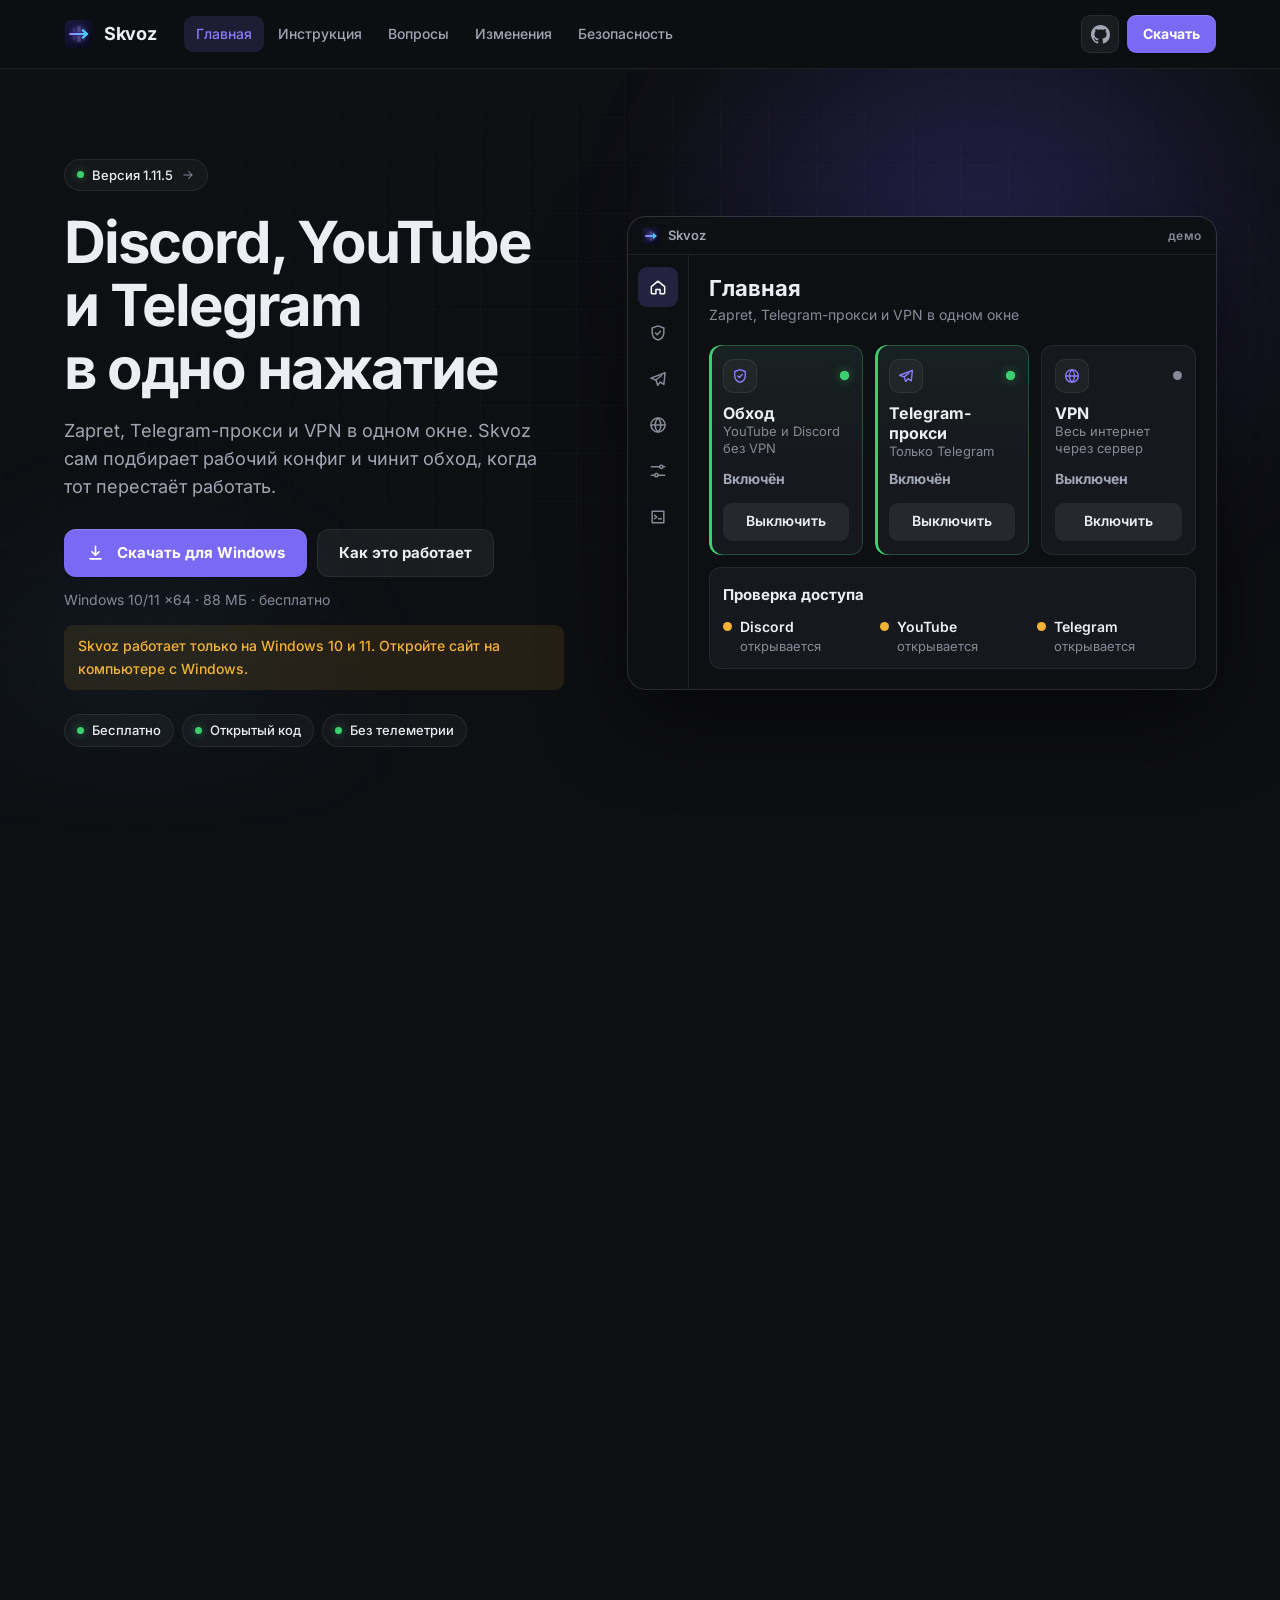
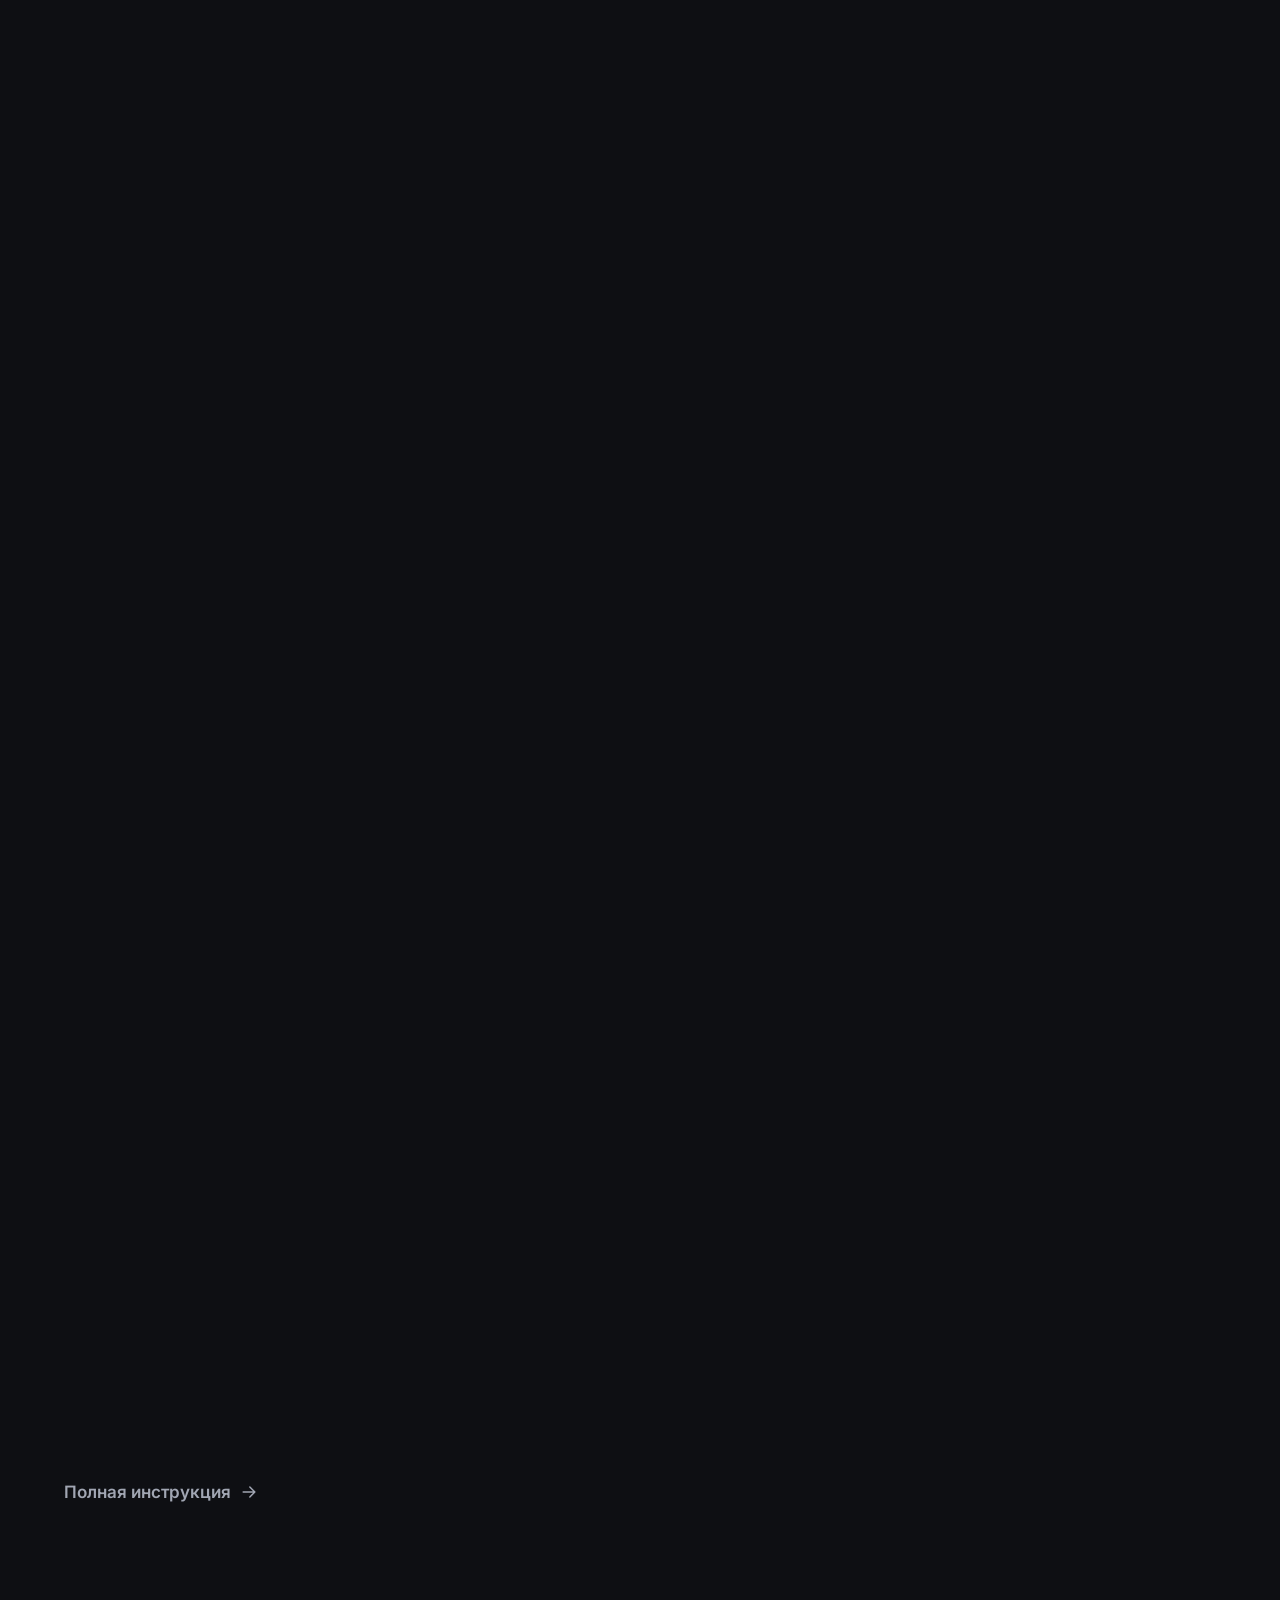
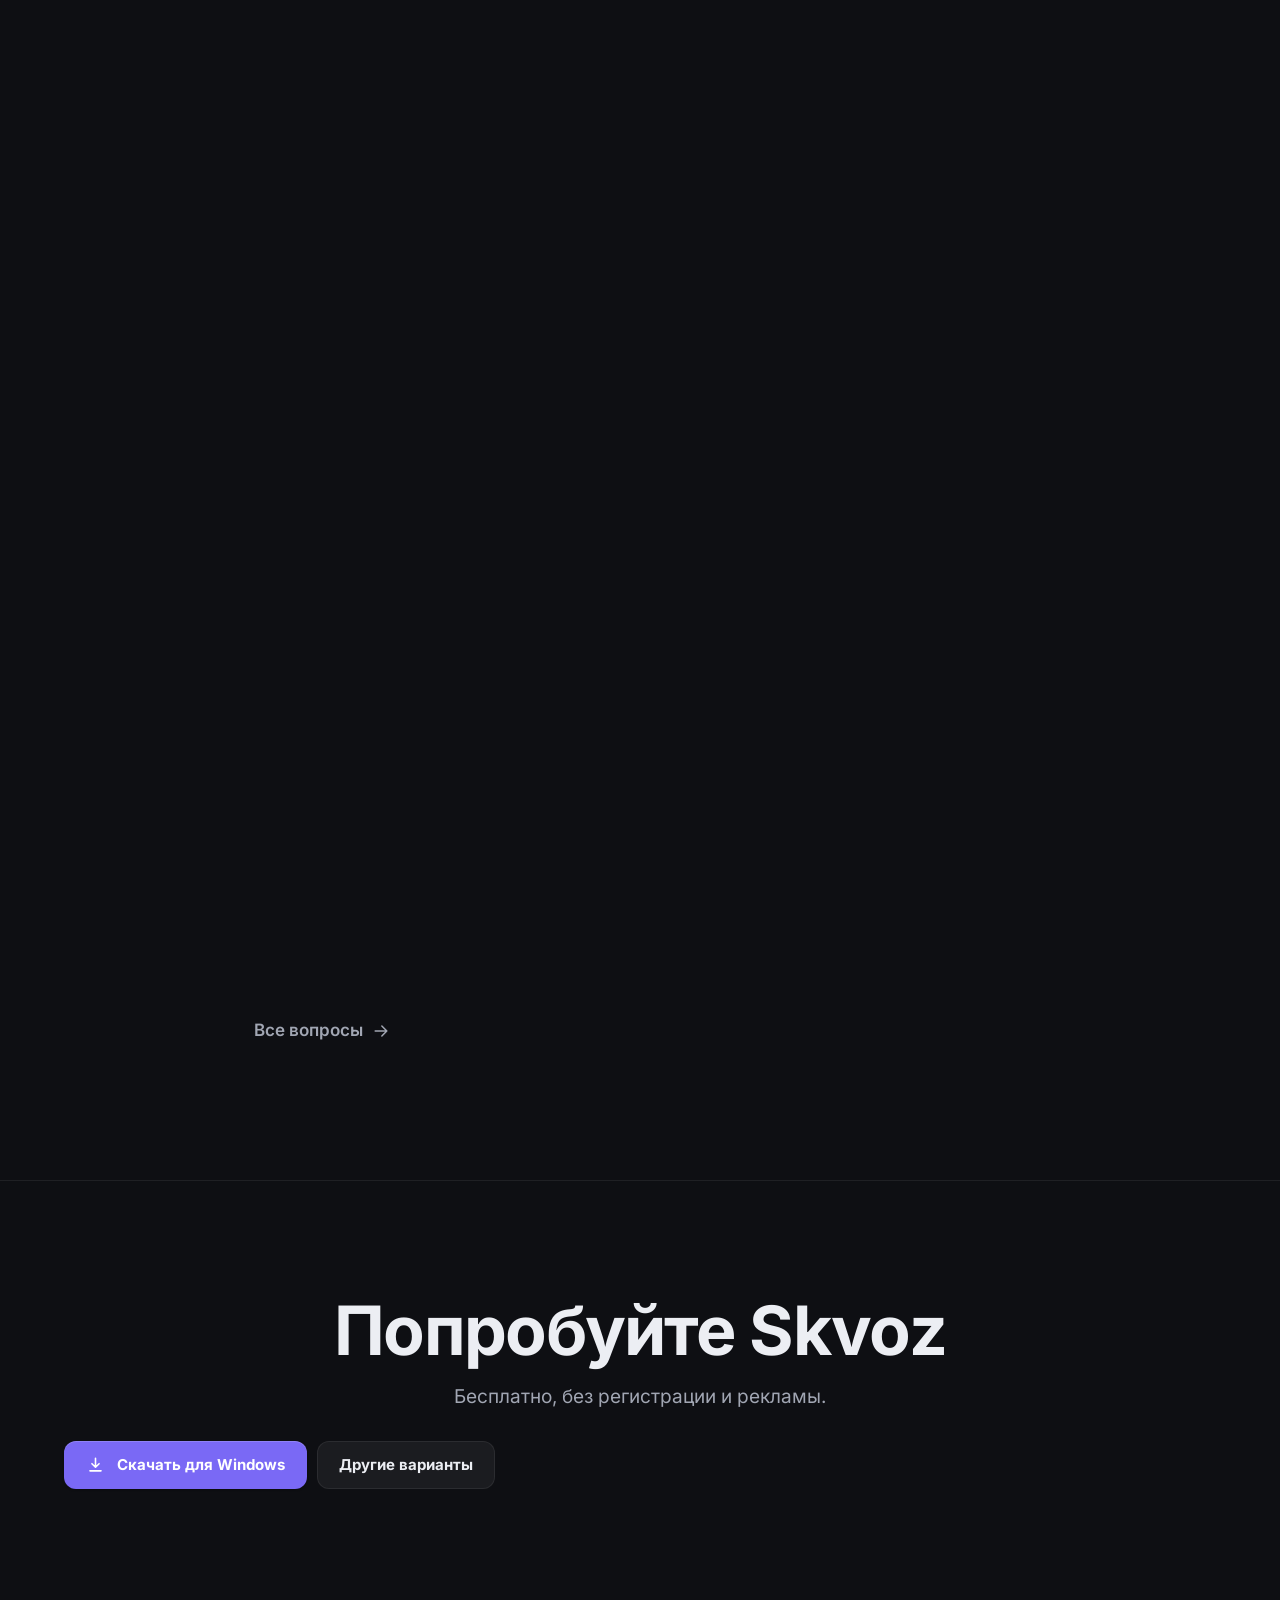
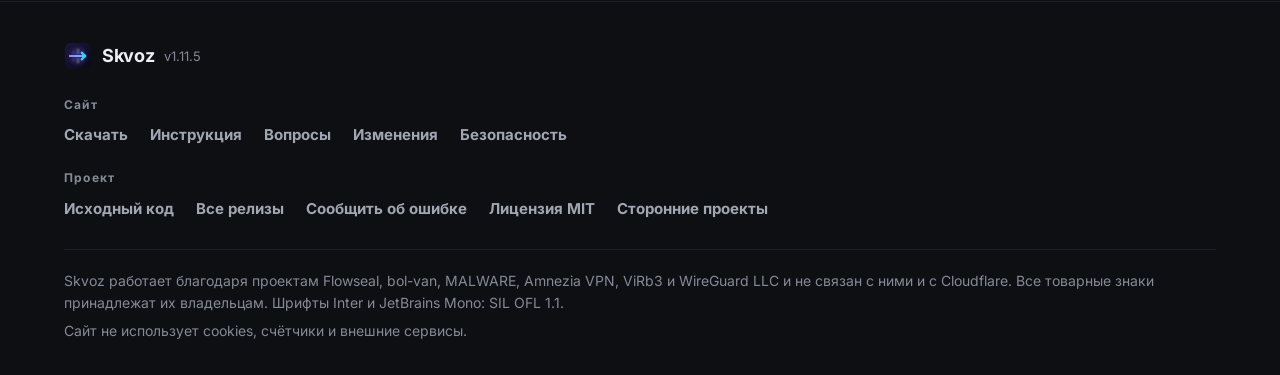
==== commit ae8580e9: "Обновление сайта" ====
--- a/index.html
+++ b/index.html
@@ -22,7 +22,7 @@
     <link rel="preload" href="/assets/inter-cyrillic-wght-normal-DqGufNeO.woff2" as="font" type="font/woff2" crossorigin>
     <link rel="stylesheet" href="/assets/main-BiKpI5DV.css" integrity="sha384-gYOR4tR+DxECLUcDzY/63Vt2lnIB7W0XDzqd5/jDL5pl0zQy1sBBV1hU8kmsnh2k">
     <script type="module" src="/assets/main-BImN2msO.js" integrity="sha384-33UPVuQ313bor5JcLnS4hQ8blPriEPeun53to2JofNAPHDtDMoPda+d2laqHSMqt"></script>
-    <script type="application/ld+json">{"@context":"https://schema.org","@type":"SoftwareApplication","name":"Skvoz","operatingSystem":"Windows 10, Windows 11","applicationCategory":"UtilitiesApplication","softwareVersion":"1.11.4","downloadUrl":"https://github.com/tw1xtyq/skvoz/releases/download/v1.11.4/Skvoz-Setup-1.11.4.exe","license":"https://opensource.org/licenses/MIT","offers":{"@type":"Offer","price":"0","priceCurrency":"RUB"}}</script></head>
+    <script type="application/ld+json">{"@context":"https://schema.org","@type":"SoftwareApplication","name":"Skvoz","operatingSystem":"Windows 10, Windows 11","applicationCategory":"UtilitiesApplication","softwareVersion":"1.11.5","downloadUrl":"https://github.com/tw1xtyq/skvoz/releases/download/v1.11.5/Skvoz-Setup-1.11.5.exe","license":"https://opensource.org/licenses/MIT","offers":{"@type":"Offer","price":"0","priceCurrency":"RUB"}}</script></head>
 <body>
   <a class="skip-link" href="#main">К содержимому</a>
   <header class="site-header" data-header>
@@ -49,14 +49,14 @@
     <div class="ambient" aria-hidden="true"><i class="orb orb-a"></i><i class="orb orb-b"></i><i class="grid-bg"></i></div>
     <div class="container hero-grid">
       <div class="hero-copy">
-        <a class="status-chip" href="/changelog/"><i class="dot"></i>Версия 1.11.4<svg class="icon" viewBox="0 0 24 24" aria-hidden="true"><path d="M5 12h14M13 6l6 6-6 6"/></svg></a>
+        <a class="status-chip" href="/changelog/"><i class="dot"></i>Версия 1.11.5<svg class="icon" viewBox="0 0 24 24" aria-hidden="true"><path d="M5 12h14M13 6l6 6-6 6"/></svg></a>
         <h1>Discord, YouTube и&nbsp;Telegram в&nbsp;одно нажатие</h1>
         <p class="hero-lead">
           Zapret, Telegram-прокси и VPN в одном окне. Skvoz сам подбирает рабочий конфиг и чинит обход, когда тот
           перестаёт работать.
         </p>
         <div class="hero-cta">
-          <a class="btn btn-primary" href="https://github.com/tw1xtyq/skvoz/releases/download/v1.11.4/Skvoz-Setup-1.11.4.exe" rel="noopener noreferrer" data-download>
+          <a class="btn btn-primary" href="https://github.com/tw1xtyq/skvoz/releases/download/v1.11.5/Skvoz-Setup-1.11.5.exe" rel="noopener noreferrer" data-download>
     <svg class="icon" viewBox="0 0 24 24" aria-hidden="true"><path d="M12 4v11M7.5 11 12 15.5 16.5 11M5 20h14"/></svg><span>Скачать для Windows</span>
   </a>
           <a class="btn btn-secondary" href="/guide/">Как это работает</a>
@@ -266,7 +266,7 @@
       <h2>Попробуйте Skvoz</h2>
       <p>Бесплатно, без регистрации и рекламы.</p>
       <div class="hero-cta">
-        <a class="btn btn-primary" href="https://github.com/tw1xtyq/skvoz/releases/download/v1.11.4/Skvoz-Setup-1.11.4.exe" rel="noopener noreferrer" data-download>
+        <a class="btn btn-primary" href="https://github.com/tw1xtyq/skvoz/releases/download/v1.11.5/Skvoz-Setup-1.11.5.exe" rel="noopener noreferrer" data-download>
     <svg class="icon" viewBox="0 0 24 24" aria-hidden="true"><path d="M12 4v11M7.5 11 12 15.5 16.5 11M5 20h14"/></svg><span>Скачать для Windows</span>
   </a>
         <a class="btn btn-secondary" href="/download/">Другие варианты</a>
@@ -278,7 +278,7 @@
       <a class="brand" href="/">
         <img src="/logo.svg" alt="" width="28" height="28" loading="lazy">
         <span>Skvoz</span>
-        <small>v1.11.4</small>
+        <small>v1.11.5</small>
       </a>
       <nav aria-label="Разделы сайта">
         <h2>Сайт</h2>
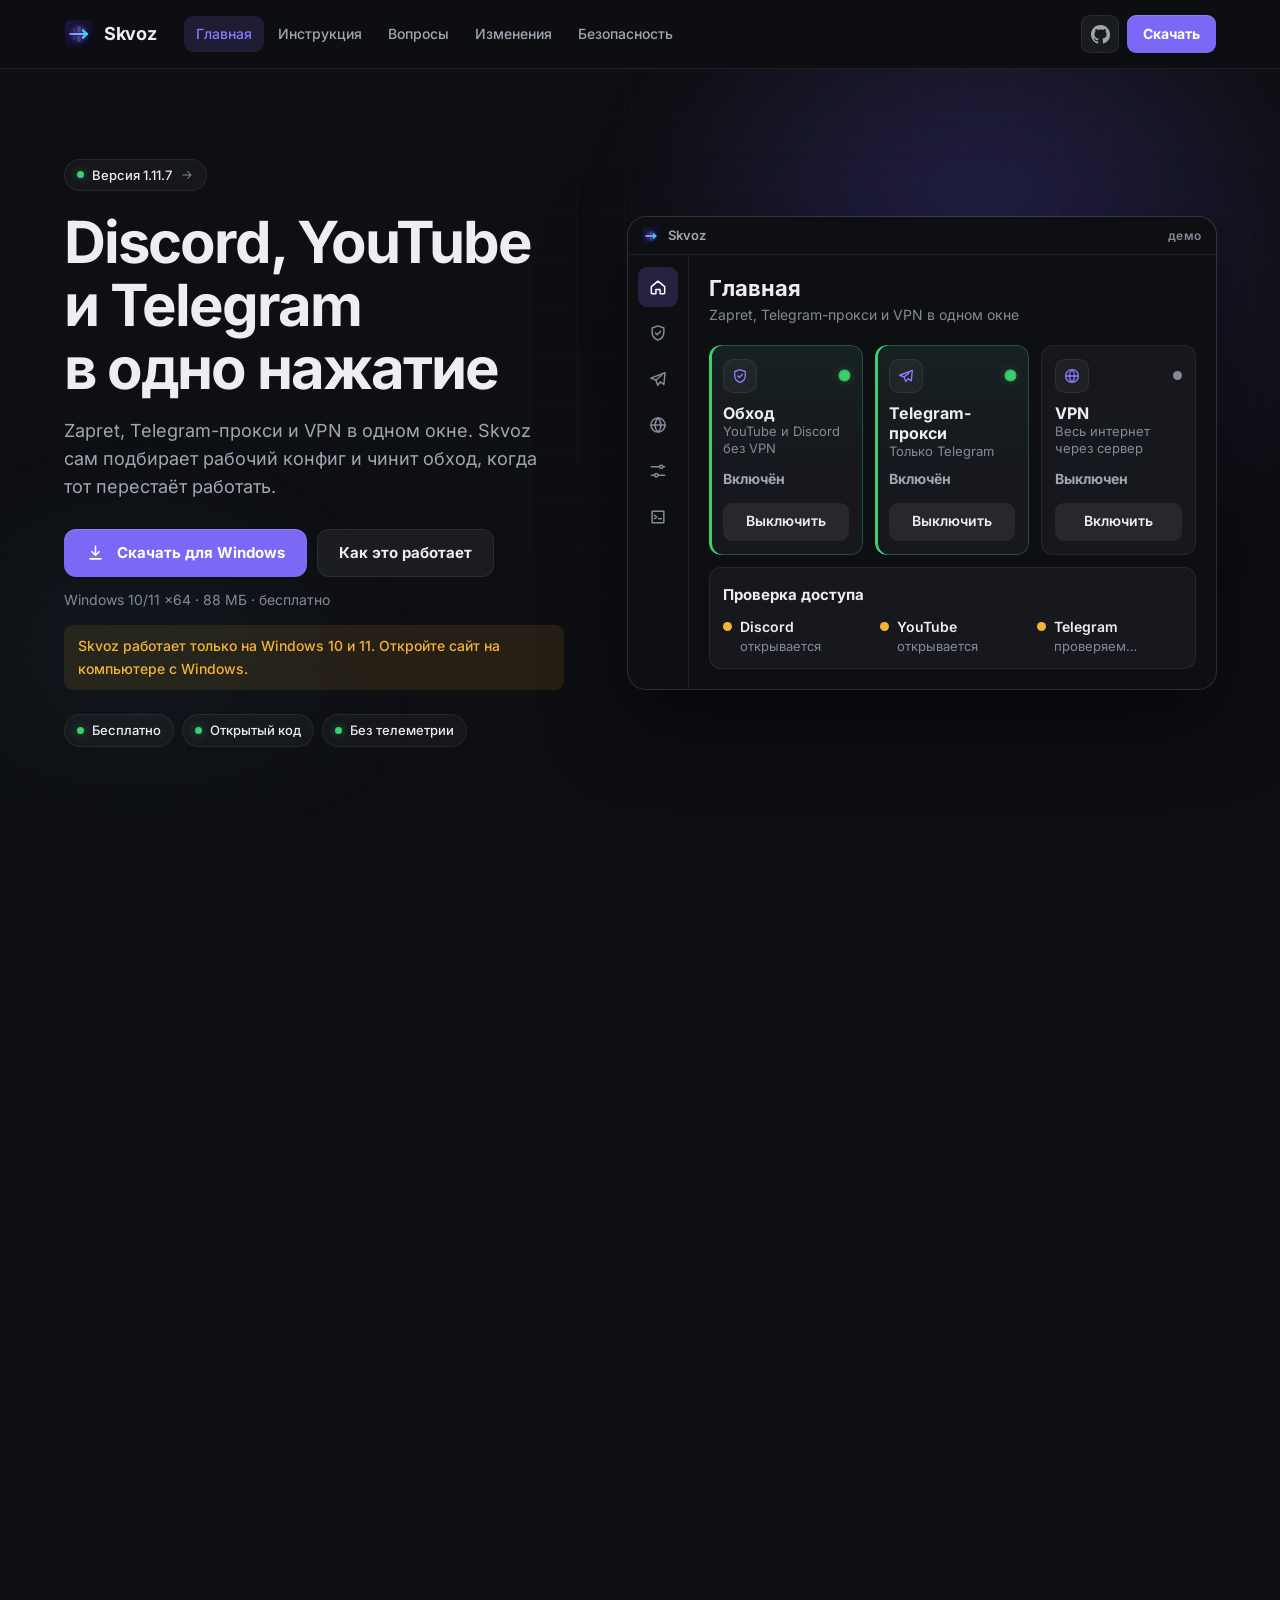
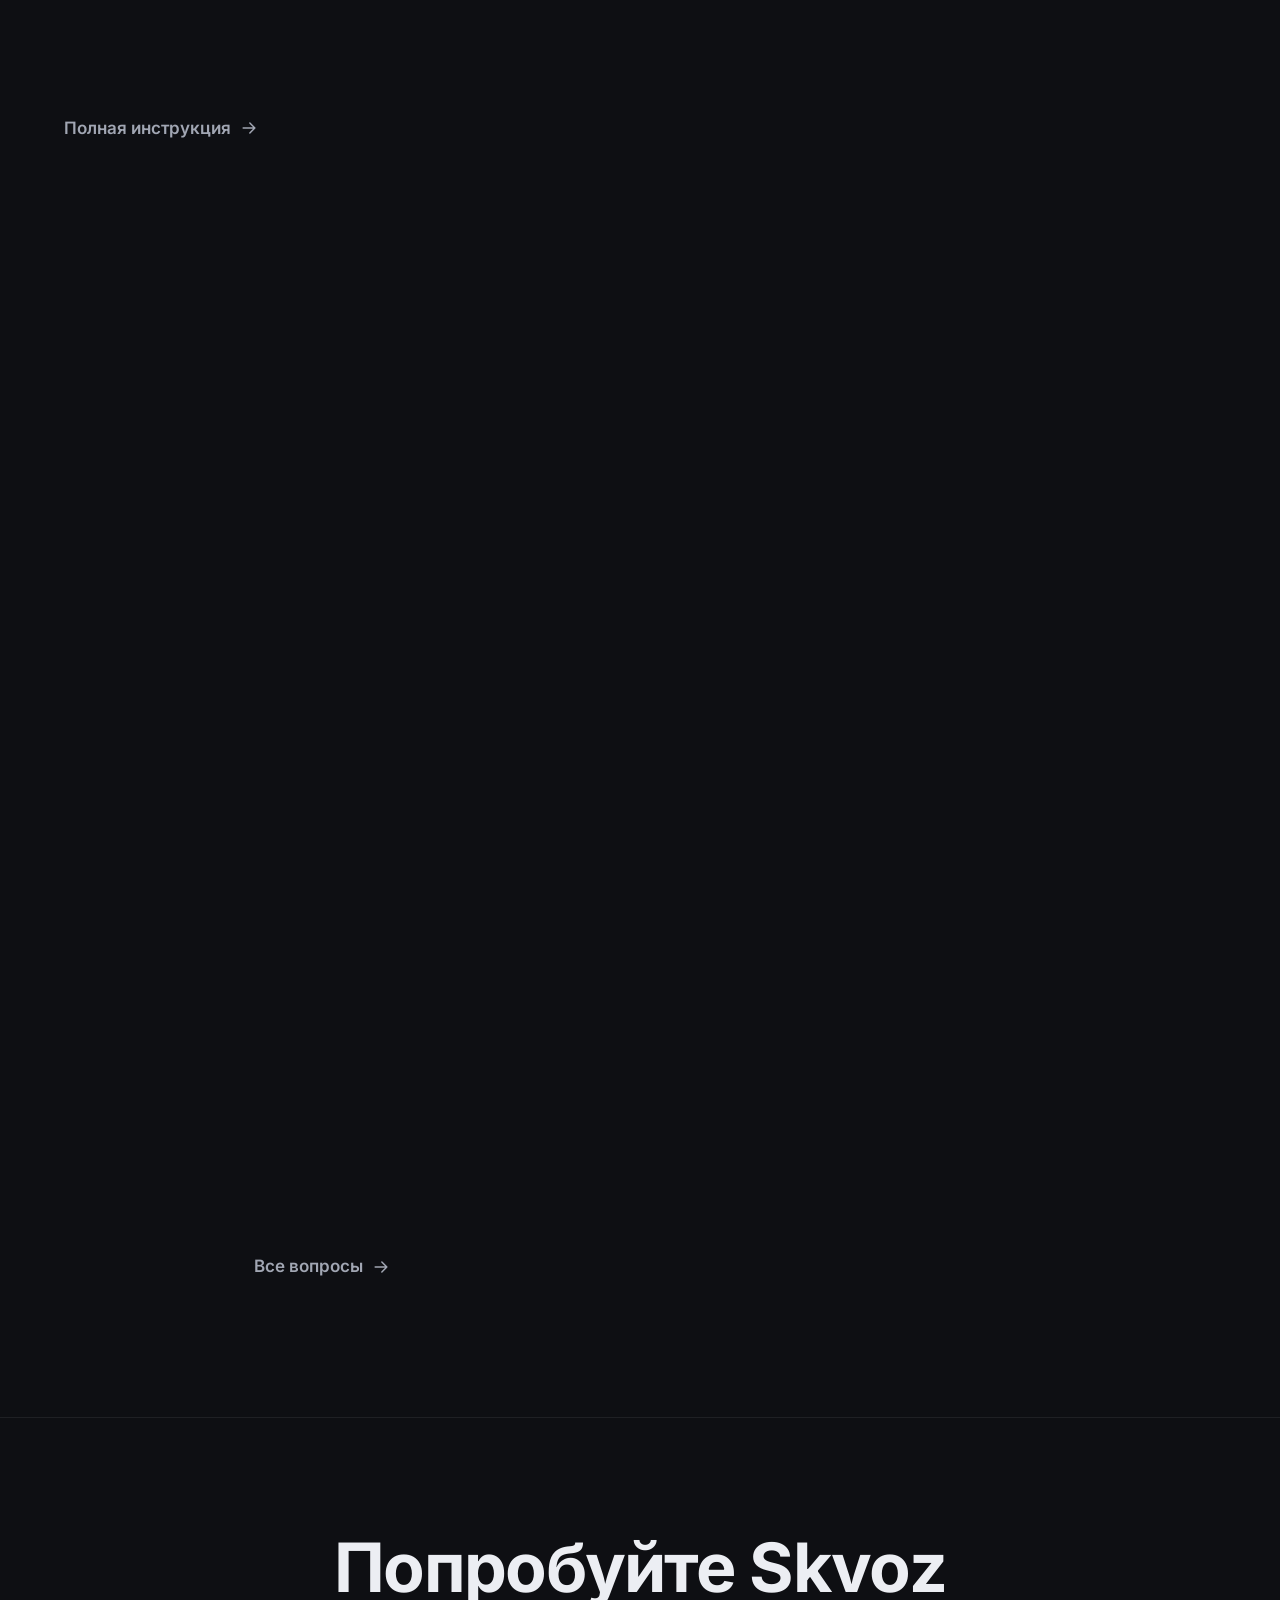
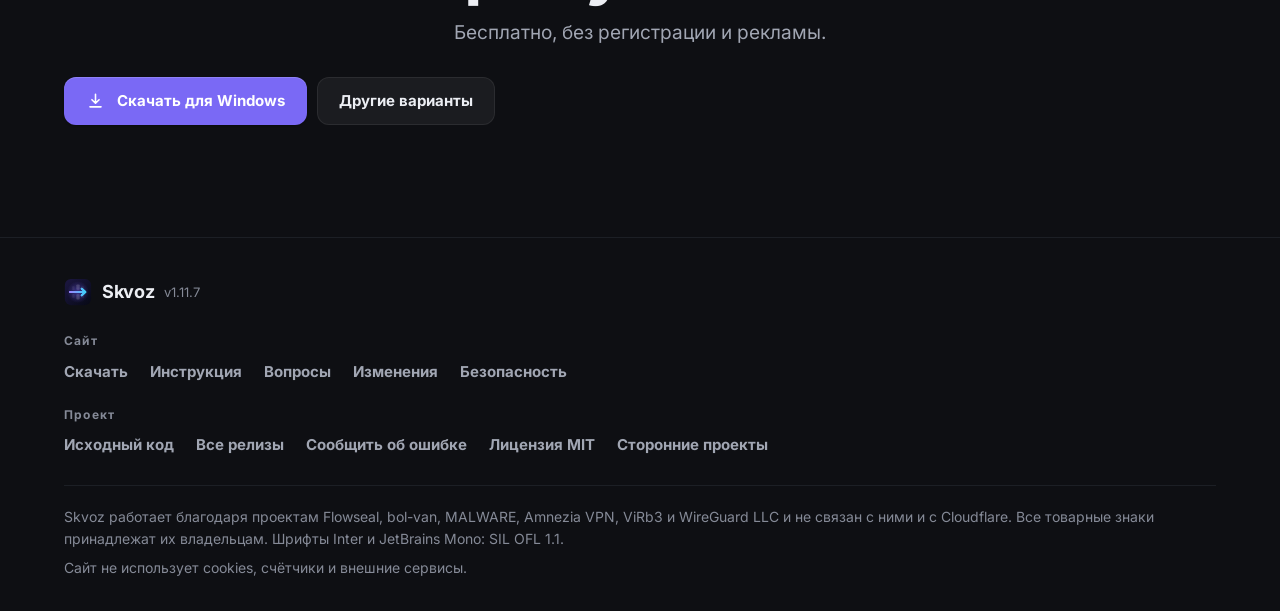
==== commit 942c6a57: "Обновление сайта" ====
--- a/index.html
+++ b/index.html
@@ -22,7 +22,7 @@
     <link rel="preload" href="/assets/inter-cyrillic-wght-normal-DqGufNeO.woff2" as="font" type="font/woff2" crossorigin>
     <link rel="stylesheet" href="/assets/main-BiKpI5DV.css" integrity="sha384-gYOR4tR+DxECLUcDzY/63Vt2lnIB7W0XDzqd5/jDL5pl0zQy1sBBV1hU8kmsnh2k">
     <script type="module" src="/assets/main-BImN2msO.js" integrity="sha384-33UPVuQ313bor5JcLnS4hQ8blPriEPeun53to2JofNAPHDtDMoPda+d2laqHSMqt"></script>
-    <script type="application/ld+json">{"@context":"https://schema.org","@type":"SoftwareApplication","name":"Skvoz","operatingSystem":"Windows 10, Windows 11","applicationCategory":"UtilitiesApplication","softwareVersion":"1.11.5","downloadUrl":"https://github.com/tw1xtyq/skvoz/releases/download/v1.11.5/Skvoz-Setup-1.11.5.exe","license":"https://opensource.org/licenses/MIT","offers":{"@type":"Offer","price":"0","priceCurrency":"RUB"}}</script></head>
+    <script type="application/ld+json">{"@context":"https://schema.org","@type":"SoftwareApplication","name":"Skvoz","operatingSystem":"Windows 10, Windows 11","applicationCategory":"UtilitiesApplication","softwareVersion":"1.11.7","downloadUrl":"https://github.com/tw1xtyq/skvoz/releases/download/v1.11.7/Skvoz-Setup-1.11.7.exe","license":"https://opensource.org/licenses/MIT","offers":{"@type":"Offer","price":"0","priceCurrency":"RUB"}}</script></head>
 <body>
   <a class="skip-link" href="#main">К содержимому</a>
   <header class="site-header" data-header>
@@ -49,14 +49,14 @@
     <div class="ambient" aria-hidden="true"><i class="orb orb-a"></i><i class="orb orb-b"></i><i class="grid-bg"></i></div>
     <div class="container hero-grid">
       <div class="hero-copy">
-        <a class="status-chip" href="/changelog/"><i class="dot"></i>Версия 1.11.5<svg class="icon" viewBox="0 0 24 24" aria-hidden="true"><path d="M5 12h14M13 6l6 6-6 6"/></svg></a>
+        <a class="status-chip" href="/changelog/"><i class="dot"></i>Версия 1.11.7<svg class="icon" viewBox="0 0 24 24" aria-hidden="true"><path d="M5 12h14M13 6l6 6-6 6"/></svg></a>
         <h1>Discord, YouTube и&nbsp;Telegram в&nbsp;одно нажатие</h1>
         <p class="hero-lead">
           Zapret, Telegram-прокси и VPN в одном окне. Skvoz сам подбирает рабочий конфиг и чинит обход, когда тот
           перестаёт работать.
         </p>
         <div class="hero-cta">
-          <a class="btn btn-primary" href="https://github.com/tw1xtyq/skvoz/releases/download/v1.11.5/Skvoz-Setup-1.11.5.exe" rel="noopener noreferrer" data-download>
+          <a class="btn btn-primary" href="https://github.com/tw1xtyq/skvoz/releases/download/v1.11.7/Skvoz-Setup-1.11.7.exe" rel="noopener noreferrer" data-download>
     <svg class="icon" viewBox="0 0 24 24" aria-hidden="true"><path d="M12 4v11M7.5 11 12 15.5 16.5 11M5 20h14"/></svg><span>Скачать для Windows</span>
   </a>
           <a class="btn btn-secondary" href="/guide/">Как это работает</a>
@@ -154,7 +154,7 @@
           </article><article class="card feature">
             <span class="tile"><svg class="icon" viewBox="0 0 24 24" aria-hidden="true"><rect x="4" y="5" width="16" height="14" rx="2.5"/><path d="M4 15h16"/><circle cx="16.5" cy="17" r=".6"/></svg></span>
             <h3>Трей</h3>
-            <p>Цветная точка на значке показывает, работает ли обход.</p>
+            <p>Точка на значке показывает, работает ли обход. Обход, прокси, VPN, IPSet и игровой фильтр переключаются прямо оттуда.</p>
           </article><article class="card feature">
             <span class="tile"><svg class="icon" viewBox="0 0 24 24" aria-hidden="true"><path d="M3 12h4l2.5-6 4 12 2.5-6h5"/></svg></span>
             <h3>Проверка доступа</h3>
@@ -205,6 +205,8 @@
           <li><b>Проверка каждые 30 секунд.</b> Skvoz открывает YouTube и Discord или ваши сайты и замечает даже зависшую загрузку.</li>
           <li><b>Сам меняет конфиг.</b> Дважды перезапускает обход, затем переходит на следующий рабочий конфиг.</li>
           <li><b>Помнит сети.</b> Дома, на работе и на точке доступа включается тот конфиг, что работал там раньше.</li>
+          <li><b>Не сдаётся.</b> Если рабочий конфиг не нашёлся, пробует снова через 5, 15, 30 и 60 минут, а после смены сети — сразу. Или нажмите «Починить» в трее.</li>
+          <li><b>Не мешает играм.</b> Пока запущена игра, проверяет сайты раз в 5 минут и не перебирает конфиги, чтобы не рвать соединение с сервером.</li>
         </ul>
       </div>
       <figure class="log reveal">
@@ -266,7 +268,7 @@
       <h2>Попробуйте Skvoz</h2>
       <p>Бесплатно, без регистрации и рекламы.</p>
       <div class="hero-cta">
-        <a class="btn btn-primary" href="https://github.com/tw1xtyq/skvoz/releases/download/v1.11.5/Skvoz-Setup-1.11.5.exe" rel="noopener noreferrer" data-download>
+        <a class="btn btn-primary" href="https://github.com/tw1xtyq/skvoz/releases/download/v1.11.7/Skvoz-Setup-1.11.7.exe" rel="noopener noreferrer" data-download>
     <svg class="icon" viewBox="0 0 24 24" aria-hidden="true"><path d="M12 4v11M7.5 11 12 15.5 16.5 11M5 20h14"/></svg><span>Скачать для Windows</span>
   </a>
         <a class="btn btn-secondary" href="/download/">Другие варианты</a>
@@ -278,7 +280,7 @@
       <a class="brand" href="/">
         <img src="/logo.svg" alt="" width="28" height="28" loading="lazy">
         <span>Skvoz</span>
-        <small>v1.11.5</small>
+        <small>v1.11.7</small>
       </a>
       <nav aria-label="Разделы сайта">
         <h2>Сайт</h2>
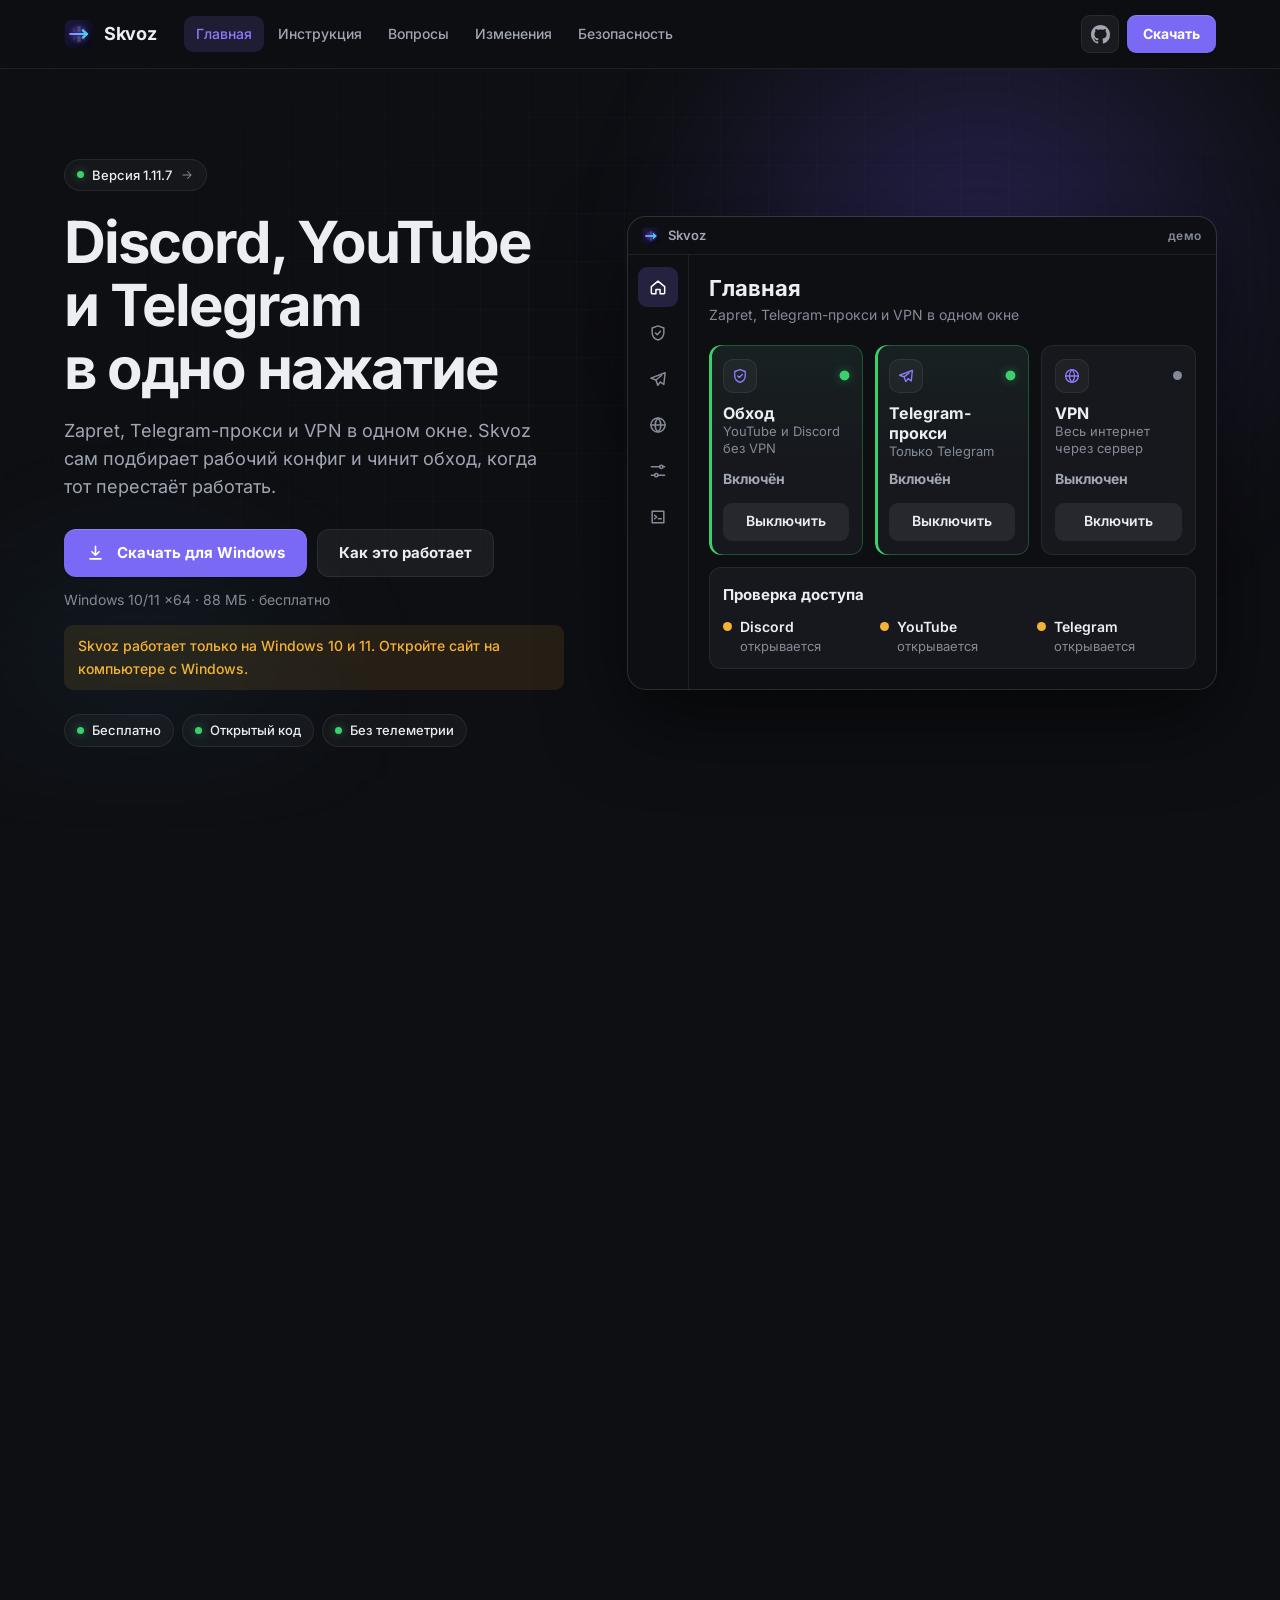
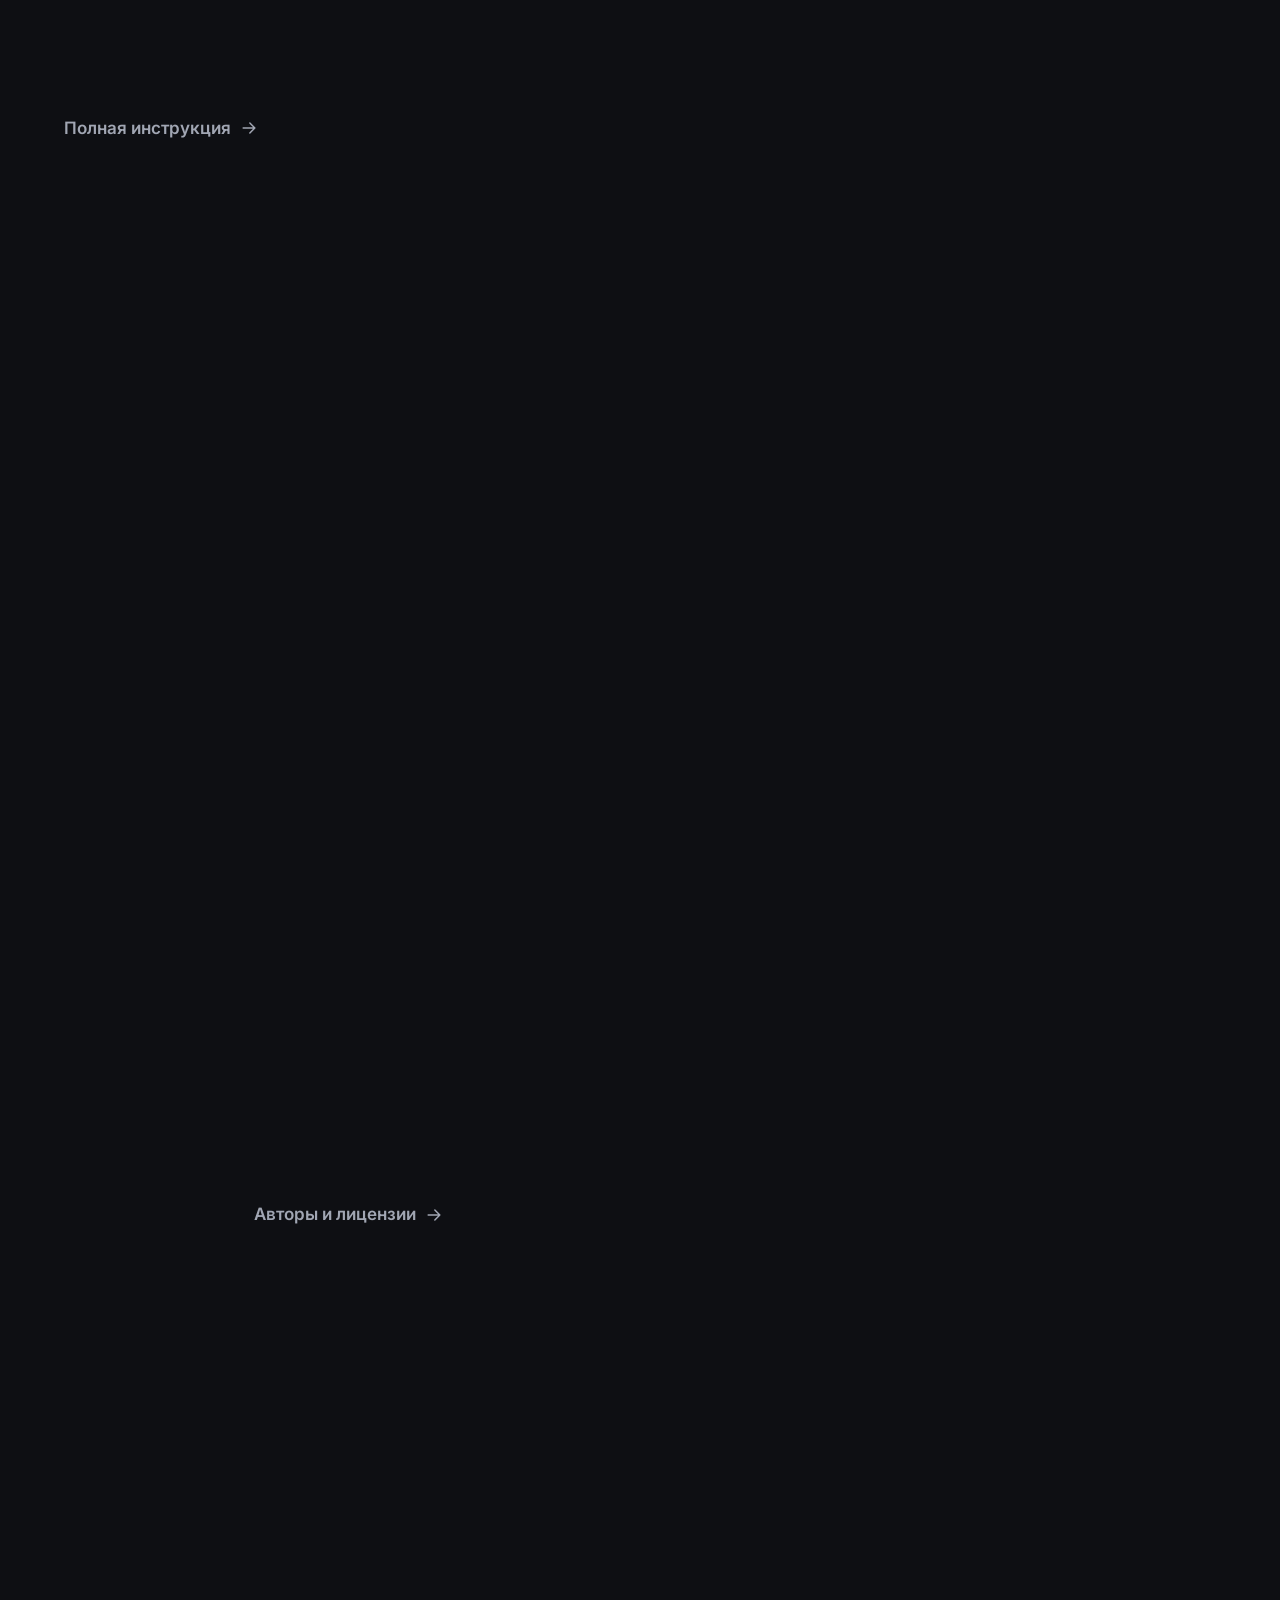
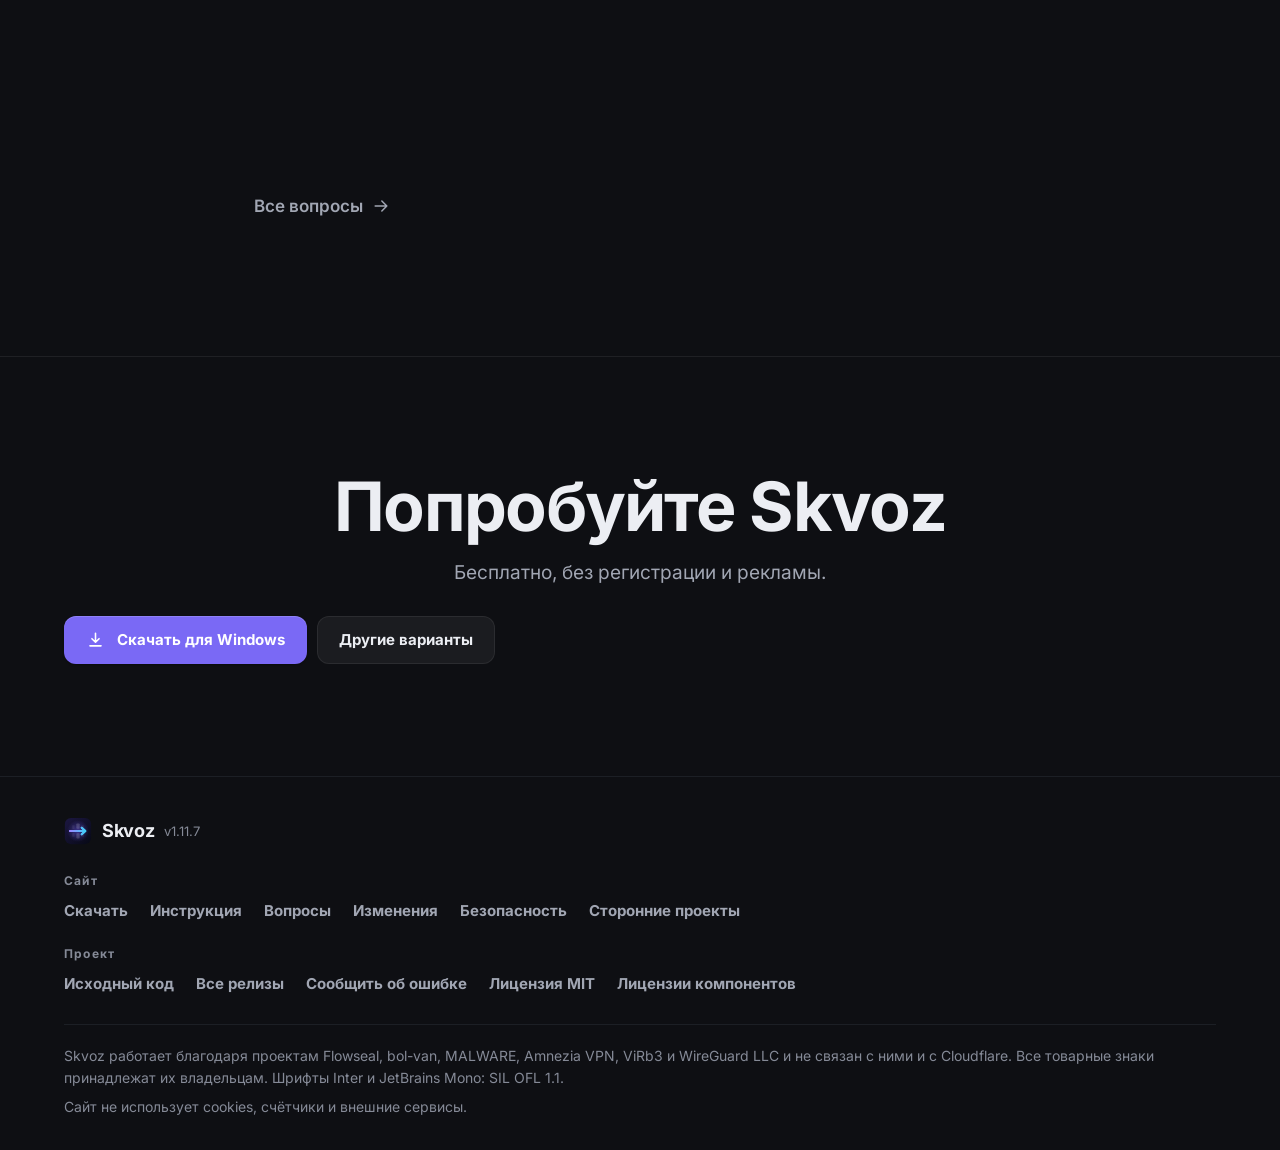
==== commit f734efc4: "Обновление сайта" ====
--- a/index.html
+++ b/index.html
@@ -20,8 +20,8 @@
     <meta property="og:image" content="https://tw1xtyq.github.io/og.png">
     <meta name="twitter:card" content="summary_large_image">
     <link rel="preload" href="/assets/inter-cyrillic-wght-normal-DqGufNeO.woff2" as="font" type="font/woff2" crossorigin>
-    <link rel="stylesheet" href="/assets/main-BiKpI5DV.css" integrity="sha384-gYOR4tR+DxECLUcDzY/63Vt2lnIB7W0XDzqd5/jDL5pl0zQy1sBBV1hU8kmsnh2k">
-    <script type="module" src="/assets/main-BImN2msO.js" integrity="sha384-33UPVuQ313bor5JcLnS4hQ8blPriEPeun53to2JofNAPHDtDMoPda+d2laqHSMqt"></script>
+    <link rel="stylesheet" href="/assets/main-CpcuSaCh.css" integrity="sha384-wX1WjdLZVDdfAkdI1visI8pwt4gESKgcMEGSUvkiYCHSyMMjb2r3HAARXsrvYD5S">
+    <script type="module" src="/assets/main-CIuJJUh0.js" integrity="sha384-33UPVuQ313bor5JcLnS4hQ8blPriEPeun53to2JofNAPHDtDMoPda+d2laqHSMqt"></script>
     <script type="application/ld+json">{"@context":"https://schema.org","@type":"SoftwareApplication","name":"Skvoz","operatingSystem":"Windows 10, Windows 11","applicationCategory":"UtilitiesApplication","softwareVersion":"1.11.7","downloadUrl":"https://github.com/tw1xtyq/skvoz/releases/download/v1.11.7/Skvoz-Setup-1.11.7.exe","license":"https://opensource.org/licenses/MIT","offers":{"@type":"Offer","price":"0","priceCurrency":"RUB"}}</script></head>
 <body>
   <a class="skip-link" href="#main">К содержимому</a>
@@ -255,6 +255,17 @@
   </section><section class="section">
     <div class="container narrow">
       <header class="section-head reveal">
+        <p class="eyebrow">Сторонние проекты</p>
+        <h2>На чём построен Skvoz</h2>
+      </header>
+      <ul class="built-on reveal">
+        <li><a href="/credits/"><b>zapret-discord-youtube</b><span>Flowseal</span></a></li><li><a href="/credits/"><b>zapret</b><span>bol-van</span></a></li><li><a href="/credits/"><b>WinDivert</b><span>basil00</span></a></li><li><a href="/credits/"><b>tg-ws-proxy</b><span>Flowseal</span></a></li><li><a href="/credits/"><b>amneziawg-windows-client</b><span>Amnezia VPN</span></a></li><li><a href="/credits/"><b>amneziawg-tools</b><span>Amnezia VPN</span></a></li><li><a href="/credits/"><b>Wintun</b><span>WireGuard LLC</span></a></li><li><a href="/credits/"><b>bash-warp-generator</b><span>MALWARE</span></a></li><li><a href="/credits/"><b>wgcf</b><span>ViRb3</span></a></li>
+      </ul>
+      <p class="section-more"><a class="link-arrow" href="/credits/">Авторы и лицензии <svg class="icon" viewBox="0 0 24 24" aria-hidden="true"><path d="M5 12h14M13 6l6 6-6 6"/></svg></a></p>
+    </div>
+  </section><section class="section">
+    <div class="container narrow">
+      <header class="section-head reveal">
         <p class="eyebrow">Вопросы</p>
         <h2>Что спрашивают чаще всего</h2>
       </header>
@@ -285,6 +296,7 @@
       <nav aria-label="Разделы сайта">
         <h2>Сайт</h2>
         <a href="/download/">Скачать</a><a href="/guide/">Инструкция</a><a href="/faq/">Вопросы</a><a href="/changelog/">Изменения</a><a href="/security/">Безопасность</a>
+        <a href="/credits/">Сторонние проекты</a>
       </nav>
       <nav aria-label="Проект на GitHub">
         <h2>Проект</h2>
@@ -292,7 +304,7 @@
         <a href="https://github.com/tw1xtyq/skvoz/releases" target="_blank" rel="noopener noreferrer">Все релизы</a>
         <a href="https://github.com/tw1xtyq/skvoz/issues" target="_blank" rel="noopener noreferrer">Сообщить об ошибке</a>
         <a href="https://github.com/tw1xtyq/skvoz/blob/main/LICENSE" target="_blank" rel="noopener noreferrer">Лицензия MIT</a>
-        <a href="https://github.com/tw1xtyq/skvoz/blob/main/THIRD_PARTY_NOTICES.md" target="_blank" rel="noopener noreferrer">Сторонние проекты</a>
+        <a href="https://github.com/tw1xtyq/skvoz/blob/main/THIRD_PARTY_NOTICES.md" target="_blank" rel="noopener noreferrer">Лицензии компонентов</a>
       </nav>
       <div class="site-footer-note">
         <p>
--- a/assets/main-CpcuSaCh.css
+++ b/assets/main-CpcuSaCh.css
@@ -0,0 +1 @@
+@font-face{font-family:Inter Variable;font-style:normal;font-display:swap;font-weight:100 900;src:url(/assets/inter-cyrillic-ext-wght-normal-BOeWTOD4.woff2)format("woff2-variations");unicode-range:U+460-52F,U+1C80-1C8A,U+20B4,U+2DE0-2DFF,U+A640-A69F,U+FE2E-FE2F}@font-face{font-family:Inter Variable;font-style:normal;font-display:swap;font-weight:100 900;src:url(/assets/inter-cyrillic-wght-normal-DqGufNeO.woff2)format("woff2-variations");unicode-range:U+301,U+400-45F,U+490-491,U+4B0-4B1,U+2116}@font-face{font-family:Inter Variable;font-style:normal;font-display:swap;font-weight:100 900;src:url(/assets/inter-greek-ext-wght-normal-DlzME5K_.woff2)format("woff2-variations");unicode-range:U+1F??}@font-face{font-family:Inter Variable;font-style:normal;font-display:swap;font-weight:100 900;src:url(/assets/inter-greek-wght-normal-CkhJZR-_.woff2)format("woff2-variations");unicode-range:U+370-377,U+37A-37F,U+384-38A,U+38C,U+38E-3A1,U+3A3-3FF}@font-face{font-family:Inter Variable;font-style:normal;font-display:swap;font-weight:100 900;src:url(/assets/inter-vietnamese-wght-normal-CBcvBZtf.woff2)format("woff2-variations");unicode-range:U+102-103,U+110-111,U+128-129,U+168-169,U+1A0-1A1,U+1AF-1B0,U+300-301,U+303-304,U+308-309,U+323,U+329,U+1EA0-1EF9,U+20AB}@font-face{font-family:Inter Variable;font-style:normal;font-display:swap;font-weight:100 900;src:url(/assets/inter-latin-ext-wght-normal-DO1Apj_S.woff2)format("woff2-variations");unicode-range:U+100-2BA,U+2BD-2C5,U+2C7-2CC,U+2CE-2D7,U+2DD-2FF,U+304,U+308,U+329,U+1D00-1DBF,U+1E00-1E9F,U+1EF2-1EFF,U+2020,U+20A0-20AB,U+20AD-20C0,U+2113,U+2C60-2C7F,U+A720-A7FF}@font-face{font-family:Inter Variable;font-style:normal;font-display:swap;font-weight:100 900;src:url(/assets/inter-latin-wght-normal-Dx4kXJAl.woff2)format("woff2-variations");unicode-range:U+??,U+131,U+152-153,U+2BB-2BC,U+2C6,U+2DA,U+2DC,U+304,U+308,U+329,U+2000-206F,U+20AC,U+2122,U+2191,U+2193,U+2212,U+2215,U+FEFF,U+FFFD}@font-face{font-family:JetBrains Mono Variable;font-style:normal;font-display:swap;font-weight:100 800;src:url(/assets/jetbrains-mono-cyrillic-ext-wght-normal-EocZY2iu.woff2)format("woff2-variations");unicode-range:U+460-52F,U+1C80-1C8A,U+20B4,U+2DE0-2DFF,U+A640-A69F,U+FE2E-FE2F}@font-face{font-family:JetBrains Mono Variable;font-style:normal;font-display:swap;font-weight:100 800;src:url(/assets/jetbrains-mono-cyrillic-wght-normal-D73BlboJ.woff2)format("woff2-variations");unicode-range:U+301,U+400-45F,U+490-491,U+4B0-4B1,U+2116}@font-face{font-family:JetBrains Mono Variable;font-style:normal;font-display:swap;font-weight:100 800;src:url(/assets/jetbrains-mono-greek-wght-normal-Bw9x6K1M.woff2)format("woff2-variations");unicode-range:U+370-377,U+37A-37F,U+384-38A,U+38C,U+38E-3A1,U+3A3-3FF}@font-face{font-family:JetBrains Mono Variable;font-style:normal;font-display:swap;font-weight:100 800;src:url(/assets/jetbrains-mono-vietnamese-wght-normal-Bt-aOZkq.woff2)format("woff2-variations");unicode-range:U+102-103,U+110-111,U+128-129,U+168-169,U+1A0-1A1,U+1AF-1B0,U+300-301,U+303-304,U+308-309,U+323,U+329,U+1EA0-1EF9,U+20AB}@font-face{font-family:JetBrains Mono Variable;font-style:normal;font-display:swap;font-weight:100 800;src:url(/assets/jetbrains-mono-latin-ext-wght-normal-DBQx-q_a.woff2)format("woff2-variations");unicode-range:U+100-2BA,U+2BD-2C5,U+2C7-2CC,U+2CE-2D7,U+2DD-2FF,U+304,U+308,U+329,U+1D00-1DBF,U+1E00-1E9F,U+1EF2-1EFF,U+2020,U+20A0-20AB,U+20AD-20C0,U+2113,U+2C60-2C7F,U+A720-A7FF}@font-face{font-family:JetBrains Mono Variable;font-style:normal;font-display:swap;font-weight:100 800;src:url(/assets/jetbrains-mono-latin-wght-normal-B9CIFXIH.woff2)format("woff2-variations");unicode-range:U+??,U+131,U+152-153,U+2BB-2BC,U+2C6,U+2DA,U+2DC,U+304,U+308,U+329,U+2000-206F,U+20AC,U+2122,U+2191,U+2193,U+2212,U+2215,U+FEFF,U+FFFD}:root{--lightningcss-light: ;--lightningcss-dark:initial;color-scheme:dark;--bg:#0e0f13;--surface:#121318;--surface-2:#16181d;--surface-3:#1c1f25;--border:#ffffff12;--border-hover:#ffffff24;--text:#eceef3;--text-2:#a1a6b3;--text-3:#858a97;--accent:#8b7bff;--accent-soft:#8b7bff24;--btn-bg:#7a69f5;--ok:#3ccf6e;--warn:#f5b335;--danger:#ff5c52;--beam-a:#8f7dff;--beam-b:#3cc8f2;--focus:#8b7bff;--sans:"Inter Variable", "Segoe UI Variable Display", "Segoe UI", system-ui, sans-serif;--mono:"JetBrains Mono Variable", "Cascadia Code", Consolas, monospace;--r-sm:9px;--r-md:12px;--r-lg:14px;--r-xl:18px;--ease:cubic-bezier(.22, 1, .36, 1);--header-h:68px}*,:before,:after{box-sizing:border-box}[hidden]{display:none!important}html{background:var(--bg);scroll-behavior:smooth;scroll-padding-top:calc(var(--header-h) + 24px);-webkit-text-size-adjust:100%}body{color:var(--text);background:var(--bg);font-family:var(--sans);-webkit-font-smoothing:antialiased;margin:0;font-size:17px;font-weight:400;line-height:1.6;overflow-x:clip}h1,h2,h3,p,ul,ol,dl,dd,figure{margin:0;padding:0}ul,ol{list-style:none}h1,h2,h3{letter-spacing:-.025em;text-wrap:balance;font-weight:700;line-height:1.1}h2{font-size:clamp(30px,4.4vw,48px)}h3{letter-spacing:-.01em;font-size:21px;line-height:1.25}p{text-wrap:pretty}a{color:inherit}img,svg{display:block}code,pre{font-family:var(--mono);font-size:.86em}button,input{font:inherit;color:inherit}:focus-visible{outline:2px solid var(--focus);outline-offset:3px;border-radius:4px}::selection{color:#fff;background:var(--btn-bg)}.icon{fill:none;stroke:currentColor;stroke-width:1.8px;stroke-linecap:round;stroke-linejoin:round;flex:none;width:24px;height:24px}.icon-fill{fill:currentColor;stroke:none}.sr-only{clip-path:inset(50%);white-space:nowrap;width:1px;height:1px;position:absolute;overflow:hidden}.container{width:100%;max-width:1200px;margin-inline:auto;padding-inline:24px}.container.narrow{max-width:820px}.muted{color:var(--text-3)}.skip-link{z-index:100;color:#fff;background:var(--btn-bg);border-radius:var(--r-sm);padding:10px 16px;font-weight:600;position:fixed;top:12px;left:12px;transform:translateY(-200%)}.skip-link:focus{transform:none}.btn{border-radius:var(--r-md);text-align:center;cursor:pointer;min-height:48px;transition:background .25s var(--ease), box-shadow .25s var(--ease), transform .2s var(--ease);border:0;justify-content:center;align-items:center;gap:12px;padding:0 22px;font-size:15px;font-weight:700;line-height:1.2;text-decoration:none;display:inline-flex;position:relative}.btn:active{transform:scale(.97)}.btn .icon{stroke-width:2px;width:19px;height:19px}.btn-primary{color:#fff;background:var(--btn-bg);box-shadow:inset 0 1px #ffffff29,0 1px 2px #0000004d}.btn-primary:hover{transform:translateY(-1px);box-shadow:inset 0 1px #fff3,0 6px 20px #7a69f566}.btn-secondary{color:var(--text);box-shadow:inset 0 0 0 1px var(--border);background:#ffffff0e}.btn-secondary:hover{box-shadow:inset 0 0 0 1px var(--border-hover);background:#ffffff17}.btn:focus-visible{outline:2px solid var(--focus);outline-offset:3px}.link-arrow{align-items:center;gap:8px;font-weight:600;text-decoration:none;display:inline-flex}.link-arrow .icon{width:20px;height:20px;transition:transform .25s var(--ease)}.link-arrow:hover .icon{transform:translate(4px)}.badge{color:var(--accent);background:var(--accent-soft);border-radius:999px;padding:2px 10px;font-size:12px;font-weight:600;line-height:1.6;display:inline-block}.eyebrow{color:var(--accent);margin-bottom:10px;font-size:14px;font-weight:600}.card{background:var(--surface-2);border-radius:var(--r-xl);box-shadow:inset 0 0 0 1px var(--border)}.site-header{z-index:50;border-bottom:1px solid var(--border);-webkit-backdrop-filter:blur(20px)saturate(1.3);backdrop-filter:blur(20px)saturate(1.3);background:#0e0f13d1;position:sticky;top:0}.site-header-row{min-height:var(--header-h);align-items:center;gap:28px;display:flex}.brand{letter-spacing:-.02em;align-items:center;gap:10px;font-size:18px;font-weight:700;text-decoration:none;display:inline-flex}.brand small{color:var(--text-3);letter-spacing:0;font-size:13px;font-weight:400}.site-nav{align-items:center;gap:2px;margin-right:auto;display:flex}.site-nav a{color:var(--text-2);border-radius:var(--r-sm);transition:color .2s var(--ease), background .2s var(--ease);align-items:center;padding:7px 12px;font-size:14px;font-weight:500;text-decoration:none;display:inline-flex}.site-nav a:hover{color:var(--text);background:var(--surface-3)}.site-nav a[aria-current=page]{color:var(--accent);background:var(--accent-soft)}.site-actions{align-items:center;gap:8px;display:flex}.icon-btn{width:38px;height:38px;color:var(--text-2);border:1px solid var(--border);border-radius:var(--r-sm);cursor:pointer;transition:color .2s var(--ease), border-color .2s var(--ease);background:#ffffff0e;place-items:center;display:grid}.icon-btn:hover{color:var(--text);border-color:var(--border-hover)}.icon-btn .icon{width:19px;height:19px}.btn-sm{border-radius:var(--r-sm);min-height:38px;padding:0 16px;font-size:14px}.nav-toggle{display:none}.hero{position:relative;overflow:hidden}.ambient{pointer-events:none;position:absolute;inset:0;overflow:hidden;-webkit-mask-image:linear-gradient(#000 55%,#0000);mask-image:linear-gradient(#000 55%,#0000)}.orb{filter:blur(48px);border-radius:50%;animation:18s ease-in-out infinite orb-float;position:absolute}.orb-a{background:radial-gradient(circle,#6f5cff42,#0000 70%);width:720px;height:720px;top:-160px;right:-60px}.orb-b{background:radial-gradient(circle,#3cc8f21f,#0000 70%);width:520px;height:520px;animation-delay:-7s;bottom:-160px;left:-120px}.grid-bg{background-image:linear-gradient(#ffffff06 1px,#0000 1px),linear-gradient(90deg,#ffffff06 1px,#0000 1px);background-size:48px 48px;position:absolute;inset:0;-webkit-mask-image:radial-gradient(80% 75% at 55% 35%,#000,#0000);mask-image:radial-gradient(80% 75% at 55% 35%,#000,#0000)}@keyframes orb-float{50%{transform:translate(-24px,20px)scale(1.05)}}.hero-grid{z-index:1;grid-template-columns:minmax(0,.92fr) minmax(0,1.08fr);align-items:center;gap:clamp(32px,5vw,64px);padding-block:clamp(48px,7vw,96px);display:grid;position:relative}.hero-copy{flex-direction:column;align-items:flex-start;display:flex}.hero h1{letter-spacing:-.035em;margin-top:20px;font-size:clamp(38px,4.8vw,58px);line-height:1.08}.hero-lead{color:var(--text-2);margin-top:18px;font-size:18px;line-height:1.55}.hero-cta{flex-wrap:wrap;gap:10px;margin-top:28px;display:flex}.hero-meta{color:var(--text-3);margin-top:12px;font-size:14px}.os-note{color:var(--warn);border-radius:var(--r-sm);background:#f5b3351a;margin-top:14px;padding:10px 14px;font-size:14px;font-weight:500}.status-chip{min-height:32px;color:var(--text);border:1px solid var(--border);white-space:nowrap;background:#ffffff09;border-radius:999px;align-items:center;gap:8px;padding:5px 12px;font-size:13px;font-weight:500;text-decoration:none;display:inline-flex}.status-chip>.dot{background:var(--ok);width:7px;height:7px;box-shadow:0 0 8px #3ccf6e80}.status-chip>.icon{width:14px;height:14px;color:var(--text-3);transition:transform .25s var(--ease)}a.status-chip:hover{border-color:var(--border-hover)}a.status-chip:hover>.icon{transform:translate(3px)}.perks{flex-wrap:wrap;gap:8px;margin-top:24px;display:flex}.hero-visual{min-width:0;position:relative}.beam{background:linear-gradient(90deg, var(--beam-a), var(--beam-b) 40%, transparent 70%);width:100vw;height:10px;transition:opacity .5s var(--ease);border-radius:999px;margin-top:-5px;position:absolute;top:50%;left:50%;overflow:hidden}.beam i{background:linear-gradient(90deg,#0000,#ffffffb3,#0000);width:14%;animation:3.6s linear infinite beam-run;position:absolute;inset:0 auto 0 0}.hero-visual[data-live=false] .beam{opacity:.12}.hero-visual[data-live=false] .beam i{animation-play-state:paused}@keyframes beam-run{0%{transform:translate(-100%)}to{transform:translate(500%)}}.app-window{border-radius:var(--r-xl);box-shadow:0 0 0 1px var(--border-hover), 0 30px 80px #0000008c;background:#0e0f13;position:relative;overflow:hidden}.app-titlebar{height:38px;color:var(--text-2);border-bottom:1px solid #ffffff12;align-items:center;gap:8px;padding-inline:14px;font-size:13px;font-weight:600;display:flex}.app-titlebar em{color:var(--text-3);letter-spacing:.04em;margin-left:auto;font-size:12px;font-style:normal}.app-body{display:flex}.app-side{border-right:1px solid #ffffff12;flex-direction:column;gap:6px;padding:12px 10px;display:flex}.app-side span{width:40px;height:40px;color:var(--text-3);border-radius:var(--r-sm);place-items:center;display:grid}.app-side span.is-active{color:#fff;background:#8b7bff2e}.app-side .icon{width:20px;height:20px}.app-main{flex:1;min-width:0;padding:20px}.app-head strong{font-size:22px;font-weight:700;line-height:1.2;display:block}.app-head span{color:var(--text-3);font-size:14px}.app-cards{grid-template-columns:repeat(3,1fr);gap:12px;margin-top:16px;display:grid}.app-card{border-radius:var(--r-md);transition:box-shadow .3s var(--ease);background:#16181d;flex-direction:column;padding:14px;display:flex;box-shadow:inset 0 0 0 1px #ffffff12}.app-card[data-on=true]{box-shadow:inset 0 0 0 1px #3ccf6e4d}.app-card-top{color:var(--text-2);justify-content:space-between;align-items:center;margin-bottom:10px;display:flex}.app-card-top .icon{width:34px;height:34px;color:var(--accent);border:1px solid var(--border);background:#ffffff0a;border-radius:10px;padding:7px}.app-card strong{font-size:16px;font-weight:700;line-height:1.25}.app-card small{color:var(--text-3);font-size:13px;line-height:1.35}.app-card-state{color:var(--text-2);margin-top:auto;padding-top:8px;font-size:14px;font-weight:700}.dot{background:var(--text-3);width:9px;height:9px;transition:background .3s var(--ease), box-shadow .3s var(--ease);border-radius:50%;flex:none;display:block}[data-on=true]>.dot,[data-on=true]>.app-card-top>.dot{background:var(--ok);box-shadow:0 0 10px #3ccf6e80}.app-btn{border-radius:var(--r-sm);cursor:pointer;min-height:38px;transition:background .2s var(--ease);background:#ffffff12;border:0;margin-top:12px;font-size:14px;font-weight:600}.app-btn:hover{background:#ffffff21}.app-access{border-radius:var(--r-md);background:#16181d;margin-top:12px;padding:14px;box-shadow:inset 0 0 0 1px #ffffff12}.app-access>strong{font-size:15px;font-weight:700}.app-access-grid{grid-template-columns:repeat(3,1fr);gap:12px;margin-top:8px;display:grid}.app-access-item{grid-template-columns:auto 1fr;align-items:center;column-gap:8px;font-size:14px;display:grid}.app-access-item b{font-weight:600}.app-access-item span{color:var(--text-3);grid-column:2;font-size:13px;line-height:1.3}.app-access-item[data-on=false]>.dot{background:var(--danger)}.section{padding-top:clamp(80px,11vw,136px)}.section-tight{padding-top:clamp(48px,6vw,72px)}.section-head{margin-bottom:44px}.section-more{color:var(--text-2);margin-top:28px}.features{grid-template-columns:repeat(4,minmax(0,1fr));gap:12px;display:grid}.feature{transition:border-color .3s var(--ease), background .3s var(--ease);padding:20px}.tile{width:44px;height:44px;color:var(--accent);border:1px solid var(--border);background:#ffffff0a;border-radius:13px;place-items:center;margin-bottom:16px;display:grid}.feature h3{margin-bottom:6px;font-size:17px}.feature p{color:var(--text-2);font-size:15px;line-height:1.5}.compare{overflow:hidden}.compare table{border-collapse:collapse;text-align:left;width:100%;font-size:15px;line-height:1.45}.compare th,.compare td{vertical-align:top;border-top:1px solid var(--border);padding:16px 20px}.compare thead th,.compare thead td{border-top:0}.compare thead th{font-size:16px;font-weight:600}.compare tbody th{width:22%;color:var(--text-3);font-weight:500}.compare tbody td{color:var(--text-2)}.compare tbody tr{transition:background .25s var(--ease)}.compare tbody tr:hover{background:#ffffff05}.split{grid-template-columns:1fr 1fr;align-items:center;gap:clamp(32px,6vw,72px);display:grid}.ticks{color:var(--text-2);gap:14px;display:grid}.split .ticks{margin-top:28px}.ticks li{padding-left:22px;position:relative}.ticks li:before{content:"";background:var(--accent);border-radius:2px;width:8px;height:8px;position:absolute;top:.62em;left:0}.ticks-warn li:before{background:var(--warn)}.ticks b{color:var(--text);font-weight:600}.log{background:var(--surface);border-radius:var(--r-lg);box-shadow:inset 0 0 0 1px var(--border);font-family:var(--mono);font-size:13.5px;line-height:1.5;overflow:hidden}.log figcaption{color:var(--text-2);border-bottom:1px solid var(--border);justify-content:space-between;padding:14px 20px;display:flex}.log em{color:var(--text-3);font-style:normal}.log ol{gap:10px;padding:18px 20px;display:grid}.log li{grid-template-columns:auto 1fr;gap:14px;display:grid}.log time{color:var(--text-3)}.log [data-level=ok] span{color:var(--ok)}.log [data-level=warn] span{color:var(--warn)}.log [data-level=info] span{color:var(--beam-b)}.trust{grid-template-columns:1fr 1.25fr;gap:clamp(32px,5vw,64px);padding:clamp(28px,5vw,56px);display:grid}.trust-head h2{margin-bottom:22px;font-size:clamp(26px,3.4vw,36px)}.trust-grid{gap:26px;display:grid}.trust-grid>div{grid-template-columns:auto 1fr;column-gap:16px;display:grid}.trust-grid h3{font-size:19px}.trust-grid p{color:var(--text-2);grid-column:2;margin-top:4px}.finale{text-align:center;border-top:1px solid var(--border);margin-top:clamp(80px,11vw,136px);padding-block:clamp(64px,9vw,112px)}.finale h2{font-size:clamp(38px,6vw,68px)}.finale p{color:var(--text-2);margin-top:14px;font-size:19px}.faq-list{gap:10px;display:grid}.faq-item{background:var(--surface-2);border-radius:var(--r-lg);box-shadow:inset 0 0 0 1px var(--border);transition:box-shadow .2s var(--ease)}.faq-item:hover,.faq-item[open]{box-shadow:inset 0 0 0 1px var(--border-hover)}.faq-item summary{cursor:pointer;padding:18px 56px 18px 22px;font-size:18px;font-weight:600;line-height:1.35;list-style:none;position:relative}.faq-item summary::-webkit-details-marker{display:none}.faq-item summary:after{content:"";border-right:2.5px solid var(--text-2);border-bottom:2.5px solid var(--text-2);width:11px;height:11px;transition:transform .2s var(--ease), margin .2s var(--ease);margin-top:-8px;position:absolute;top:50%;right:22px;transform:rotate(45deg)}.faq-item[open] summary:after{margin-top:-3px;transform:rotate(225deg)}.faq-item summary:focus-visible{border-radius:var(--r-lg);outline-offset:-2px}.faq-item p{color:var(--text-2);padding:0 22px 20px}.faq-group{margin-bottom:40px}.faq-group h2{margin-bottom:16px;font-size:24px}.faq-empty{color:var(--text-2);text-align:center;padding:28px 0}.search{color:var(--text-3);background:var(--surface-2);border-radius:var(--r-md);box-shadow:inset 0 0 0 1px var(--border);align-items:center;gap:12px;margin-top:28px;padding:0 18px;display:flex}.search:focus-within{box-shadow:inset 0 0 0 1px var(--accent)}.search input{width:100%;min-height:54px;color:var(--text);background:0 0;border:0;outline:0;font-weight:700}.search kbd{color:var(--text-3);background:var(--surface-3);font-family:var(--mono);border-radius:6px;padding:1px 8px;font-size:13px}.search:focus-within kbd{display:none}.search input::placeholder{color:var(--text-3)}.page-head{padding-top:clamp(40px,6vw,72px);padding-bottom:clamp(32px,4vw,48px)}.page-head h1{letter-spacing:-.03em;font-size:clamp(38px,6vw,64px);line-height:1.05}.lead{max-width:640px;color:var(--text-2);margin-top:16px;font-size:19px}.assets{grid-template-columns:repeat(2,1fr);gap:16px;display:grid}.asset{flex-direction:column;min-width:0;padding:32px;display:flex}.asset-primary{box-shadow:inset 0 0 0 1px var(--accent), 0 0 40px #8b7bff1a}.asset-head{flex-wrap:wrap;align-items:center;gap:12px;display:flex}.asset-head h2{font-size:30px}.asset>p{color:var(--text-2);margin-top:10px}.asset .btn{margin-top:24px}.asset .asset-name{color:var(--text-3);font-family:var(--mono);overflow-wrap:anywhere;margin-top:12px;font-size:13px}.asset-hash{margin-top:auto;padding-top:20px}.asset-hash>span{color:var(--text-3);margin-bottom:6px;font-size:13px;font-weight:600;display:block}.code-line{background:var(--surface);border-radius:var(--r-sm);box-shadow:inset 0 0 0 1px var(--border);align-items:center;gap:12px;padding:10px 12px 10px 14px;display:flex}.code-line code{overflow-wrap:anywhere;flex:1;min-width:0;font-size:13px;line-height:1.5}.copy-btn{min-height:34px;color:var(--text-2);background:var(--surface-3);cursor:pointer;transition:color .2s var(--ease);border:0;border-radius:8px;flex:none;align-items:center;gap:6px;padding:0 10px;font-size:13px;font-weight:600;display:inline-flex}.copy-btn:hover{color:var(--text)}.copy-btn .icon{width:16px;height:16px}.info-grid{grid-template-columns:repeat(2,1fr);gap:16px;margin-top:16px;display:grid}.info{min-width:0;padding:28px 32px}.info h2{margin-bottom:14px;font-size:23px}.info>p{color:var(--text-2)}.info .code-line{margin-block:14px}.info-wide{grid-column:1/-1}.plain-steps{color:var(--text-2);counter-reset:step;gap:10px;margin-top:14px;display:grid}.plain-steps li{counter-increment:step;padding-left:36px;position:relative}.plain-steps li:before{width:25px;height:25px;color:var(--accent);content:counter(step);background:var(--accent-soft);border-radius:8px;place-items:center;font-size:14px;font-weight:700;display:grid;position:absolute;top:1px;left:0}.plain-steps b{color:var(--text);font-weight:600}.docs{grid-template-columns:230px minmax(0,1fr);align-items:start;gap:56px;display:grid}.toc{top:calc(var(--header-h) + 24px);gap:2px;display:grid;position:sticky}.toc a{color:var(--text-2);border-radius:var(--r-sm);transition:color .2s var(--ease), background .2s var(--ease);padding:7px 12px;font-size:15px;font-weight:700;text-decoration:none}.toc a:hover,.toc a[aria-current]{color:var(--text);background:var(--surface-3)}.prose{max-width:720px;color:var(--text-2)}.prose section+section{margin-top:52px}.prose h2{color:var(--text);margin-bottom:16px;font-size:clamp(26px,3.2vw,32px)}.anchor{color:var(--text-3);opacity:0;transition:opacity .2s var(--ease), color .2s var(--ease);margin-left:10px;font-weight:400;text-decoration:none}.prose h2:hover .anchor,.anchor:focus-visible{opacity:1}.anchor:hover{color:var(--accent)}.prose h3{color:var(--text);margin-top:26px;margin-bottom:10px;font-size:19px}.prose p+p,.prose p+ul,.prose ul+p,.prose ol+p,.prose dl+p,.prose .code-line,.prose .code-block{margin-top:14px}.prose a{color:var(--text);text-underline-offset:3px}.prose b,.prose strong{color:var(--text);font-weight:600}.prose :not(pre)>code{color:var(--text);background:var(--surface-3);overflow-wrap:anywhere;border-radius:6px;padding:2px 6px}.prose .code-line code{background:0 0;padding:0}.lead a,.section-more a:not(.link-arrow),.release-body>a{color:var(--text);text-underline-offset:3px;font-weight:700}.note{color:var(--text-2);border-left:3px solid var(--warn);border-radius:0 var(--r-sm) var(--r-sm) 0;background:#f5b33514;margin-top:16px;padding:14px 18px}.code-block{color:var(--text);background:var(--surface);border-radius:var(--r-sm);box-shadow:inset 0 0 0 1px var(--border);padding:16px 18px;line-height:1.6;overflow-x:auto}.code-block code{font-size:14px}.paths{gap:10px;display:grid}.paths>div{background:var(--surface-2);border-radius:var(--r-sm);box-shadow:inset 0 0 0 1px var(--border);grid-template-columns:200px 1fr;gap:16px;padding:12px 16px;display:grid}.paths dt{color:var(--text);font-weight:600}.release{border-top:1px solid var(--border)}.release>summary{cursor:pointer;flex-wrap:wrap;align-items:center;gap:12px;padding:22px 36px 22px 0;list-style:none;display:flex;position:relative}.release>summary::-webkit-details-marker{display:none}.release>summary:after{content:"";border-right:2px solid var(--text-3);border-bottom:2px solid var(--text-3);width:11px;height:11px;transition:transform .3s var(--ease), margin .3s var(--ease);margin-top:-8px;position:absolute;top:50%;right:6px;transform:rotate(45deg)}.release[open]>summary:after{margin-top:-3px;transform:rotate(225deg)}.release>summary:hover h2{color:var(--accent)}.release-body{padding-bottom:32px}.release h2{transition:color .2s var(--ease);font-size:26px}.release time{color:var(--text-3);font-weight:700}.release-notes ul{gap:8px;display:grid}.release-notes li{padding-left:18px;position:relative}.release-notes li:before{content:"";background:var(--text-3);border-radius:2px;width:6px;height:6px;position:absolute;top:.68em;left:0}.release-body>a{margin-top:20px;display:inline-block}.not-found{text-align:center;flex-direction:column;justify-content:center;align-items:center;min-height:56vh;display:flex}.steps{grid-template-columns:repeat(3,minmax(0,1fr));gap:12px;display:grid}.step{padding:20px}.step-num{width:44px;height:44px;color:var(--accent);background:var(--accent-soft);border-radius:13px;place-items:center;margin-bottom:16px;font-size:18px;font-weight:600;display:grid}.step h3{letter-spacing:0;margin-bottom:8px;font-size:18px;font-weight:600}.step p{color:var(--text-2)}.site-footer{border-top:1px solid var(--surface-3);margin-top:clamp(64px,9vw,112px);padding-block:40px 32px}main:has(.finale)+.site-footer{margin-top:0}.site-footer nav{flex-wrap:wrap;gap:2px 22px;margin-top:20px;display:flex}.site-footer h2{color:var(--text-3);letter-spacing:.1em;flex-basis:100%;margin-bottom:6px;font-size:12px;font-weight:700}.site-footer nav a{color:var(--text-2);padding-block:4px;font-size:15px;font-weight:700;text-decoration:none}.site-footer nav a:hover{color:var(--text)}.site-footer-note{color:var(--text-3);border-top:1px solid var(--surface-3);gap:6px;margin-top:24px;padding-top:20px;font-size:14px;display:grid}@media (max-width:960px){.nav-toggle{display:grid}.site-header-row{justify-content:space-between}.site-nav{opacity:0;transform-origin:100% 0;visibility:hidden;transition:opacity .22s var(--ease), transform .3s var(--ease), visibility .3s;background:var(--surface-2);border-radius:var(--r-lg);box-shadow:inset 0 0 0 1px var(--border), 0 20px 50px #000000b3;flex-direction:column;gap:2px;margin:0;padding:10px;display:flex;position:absolute;top:calc(100% + 8px);left:16px;right:16px;transform:translateY(-8px)scale(.98)}.site-nav.is-open{opacity:1;visibility:visible;transform:none}.site-nav a{min-height:44px;font-size:16px}.split,.trust,.docs,.hero-grid{grid-template-columns:minmax(0,1fr)}.beam{display:none}.features{grid-template-columns:repeat(2,minmax(0,1fr))}.steps{grid-template-columns:minmax(0,1fr)}.toc{grid-template-columns:repeat(2,minmax(0,1fr));position:static}.docs{gap:32px}}@media (max-width:720px){body{font-size:16px}.container{padding-inline:16px}.hero-cta{flex-direction:column;align-self:stretch}.hero-cta .btn{width:100%}.app-side{display:none}.app-main{padding:14px}.app-cards{grid-template-columns:minmax(0,1fr);gap:8px}.app-card{grid-template-columns:minmax(0,1fr) auto;align-items:center;column-gap:12px;display:grid}.app-card-top{display:none}.app-card small{grid-column:1}.app-card-state{display:none}.app-card strong{grid-column:1}.app-btn{grid-area:1/2/3;margin-top:0;padding-inline:14px}.app-card[data-on=true]{box-shadow:inset 3px 0 0 var(--ok), inset 0 0 0 1px #3ccf6e4d}.compare thead{display:none}.compare table,.compare tbody,.compare tr,.compare th,.compare td{width:auto;display:block}.compare tbody tr{border-top:1px solid var(--border);padding:14px 18px}.compare tbody tr:first-child{border-top:0}.compare tbody th,.compare tbody td{border:0;padding:3px 0}.compare tbody th{width:auto;color:var(--text);margin-bottom:4px;font-weight:600}.compare tbody td:before{color:var(--accent);content:attr(data-label);font-size:13px;font-weight:500;display:block}.search kbd{display:none}.assets,.info-grid{grid-template-columns:minmax(0,1fr)}.asset,.info{padding:24px}.card{border-radius:var(--r-lg)}.paths>div{grid-template-columns:minmax(0,1fr);gap:2px}.code-line{flex-wrap:wrap}.code-line code{flex-basis:100%}}@media (max-width:480px){.features,.toc{grid-template-columns:minmax(0,1fr)}.app-access-grid{gap:8px}.app-access{padding:12px}.app-access-item{column-gap:6px;font-size:13px}.app-access-item span{font-size:11.5px}}@media (prefers-reduced-motion:reduce){html{scroll-behavior:auto}*,:before,:after{transition:none!important;animation:none!important}.js .reveal:not(.is-in){opacity:1!important;transform:none!important}}.credits{gap:10px;margin-top:18px;padding:0;list-style:none;display:grid}.credit{background:var(--surface-2);border-radius:var(--r-sm);box-shadow:inset 0 0 0 1px var(--border);padding:16px 18px}.credit:before{content:none}.credit-head{flex-wrap:wrap;justify-content:space-between;align-items:baseline;gap:6px 12px;display:flex}.credit-head a{color:var(--text);transition:color .2s var(--ease);font-size:17px;text-decoration:none}.credit-head a:hover{color:var(--accent)}.credit-license{color:var(--text-2);white-space:nowrap;background:var(--surface-3);border-radius:999px;padding:2px 10px;font-size:13px}.prose .credit p{margin:0}.prose .credit .credit-author{color:var(--text-3);margin:4px 0 6px;font-size:14px}.built-on{flex-wrap:wrap;justify-content:flex-start;gap:10px;padding:0;list-style:none;display:flex}.built-on a{color:var(--text);background:var(--surface-2);box-shadow:inset 0 0 0 1px var(--border);transition:box-shadow .2s var(--ease), color .2s var(--ease);border-radius:999px;align-items:baseline;gap:8px;padding:10px 16px;text-decoration:none;display:inline-flex}.built-on a:hover{color:var(--accent);box-shadow:inset 0 0 0 1px var(--accent)}.built-on span{color:var(--text-3);font-size:13px}:root{--ease-out:cubic-bezier(.16, 1, .3, 1);--spring:cubic-bezier(.34, 1.42, .44, 1);interpolate-size:allow-keywords}@media (prefers-reduced-motion:no-preference){@view-transition{navigation:auto}}.site-header{view-transition-name:site-header}.site-nav a[aria-current=page]{view-transition-name:nav-pill}::view-transition-group(nav-pill){animation-duration:.42s;animation-timing-function:var(--ease-out)}::view-transition-old(root){animation:.18s ease-in both page-out}::view-transition-new(root){animation:page-in .46s var(--ease-out) both}@keyframes page-out{to{opacity:0}}@keyframes page-in{0%{opacity:0;transform:translateY(14px)}}@keyframes rise{0%{opacity:0;transform:translateY(22px)}}@keyframes rise-blur{0%{opacity:0;filter:blur(10px);transform:translateY(26px)}}@keyframes window-in{0%{opacity:0;transform:translateY(36px)scale(.965)}}@keyframes beam-in{0%{clip-path:inset(0 100% 0 0)}to{clip-path:inset(0)}}.hero-copy>*{animation:rise .9s var(--ease-out) backwards}.hero-copy>h1{animation-name:rise-blur;animation-delay:60ms}.hero-copy>:nth-child(3){animation-delay:.16s}.hero-copy>:nth-child(4){animation-delay:.24s}.hero-copy>:nth-child(n+5){animation-delay:.32s}.hero-visual{animation:window-in 1.1s var(--ease-out) .18s backwards}.beam{animation:beam-in 1.2s var(--ease-out) .8s backwards}.page-head>*{animation:rise .7s var(--ease-out) backwards}.page-head>:nth-child(2){animation-delay:50ms}.page-head>:nth-child(n+3){animation-delay:.1s}.reveal:not(.stagger){transition:opacity .9s var(--ease-out), transform .9s var(--ease-out)}.js .reveal:not(.stagger):not(.is-in){opacity:0;transform:translateY(24px)}.js .stagger:not(.is-in)>*{opacity:0}.stagger.is-in>*{animation:rise .85s var(--ease-out) backwards;animation-delay:calc(var(--n,0) * 65ms)}.stagger>:nth-child(2){--n:1}.stagger>:nth-child(3){--n:2}.stagger>:nth-child(4){--n:3}.stagger>:nth-child(5){--n:2}.stagger>:nth-child(6){--n:3}.stagger>:nth-child(7){--n:4}.stagger>:nth-child(8){--n:5}.js .log:not(.is-in) li{opacity:0}.log.is-in li{animation:log-line .5s var(--ease-out) backwards}.log.is-in li:nth-child(2){animation-delay:.45s}.log.is-in li:nth-child(3){animation-delay:.9s}.log.is-in li:nth-child(4){animation-delay:1.35s}.log.is-in li:nth-child(5){animation-delay:1.85s}.log.is-in li:nth-child(6){animation-delay:2.4s}@keyframes log-line{0%{opacity:0;transform:translate(-10px)}}[data-spot-group]>*{position:relative}[data-spot-group]>:before,[data-spot-group]>:after{content:"";border-radius:inherit;opacity:0;pointer-events:none;transition:opacity .4s var(--ease-out);position:absolute;inset:0}[data-spot-group]>:before{background:radial-gradient(320px circle at var(--mx,50%) var(--my,50%), #8b7bff1c, transparent 70%)}[data-spot-group]>:after{background:radial-gradient(280px circle at var(--mx,50%) var(--my,50%), #a596ffd9, transparent 72%);padding:1px;-webkit-mask:linear-gradient(#000 0 0) content-box,linear-gradient(#000 0 0);-webkit-mask-composite:xor,source-over;mask:linear-gradient(#000 0 0) content-box exclude,linear-gradient(#000 0 0)}[data-spot-group]:hover>:after,[data-spot-group]>:hover:before{opacity:1}.feature:hover{background:var(--surface-2);box-shadow:inset 0 0 0 1px var(--border)}.tile,.step-num{transition:transform .45s var(--spring), background .3s var(--ease-out), border-color .3s var(--ease-out)}.feature:hover .tile,.step:hover .step-num{background:var(--accent-soft);border-color:#8b7bff59;transform:translateY(-2px)scale(1.07)}.btn-primary{overflow:hidden}.btn-primary:after{content:"";pointer-events:none;background:linear-gradient(105deg,#0000 35%,#ffffff47 50%,#0000 65%);position:absolute;inset:0;transform:translate(-110%)}.btn-primary:hover:after{transition:transform .8s var(--ease-out);transform:translate(110%)}.btn:hover .icon{animation:nudge .7s var(--spring)}@keyframes nudge{40%{transform:translateY(3px)}}.app-window{transform-style:preserve-3d;will-change:transform}.app-card{transition:box-shadow .45s var(--ease-out), background .45s var(--ease-out)}.app-card[data-on=true]{background:linear-gradient(#3ccf6e0d,#0000 55%),#16181d}.app-btn:active{transform:scale(.96)}.app-btn{transition:background .2s var(--ease-out), transform .15s var(--ease-out)}.dot{position:relative}[data-on=true]>.app-card-top>.dot:after{content:"";background:var(--ok);animation:ping 2.6s var(--ease-out) infinite;border-radius:50%;position:absolute;inset:0}@keyframes ping{to{opacity:0;transform:scale(3.2)}}.app-access-item[data-on=wait]>.dot{background:var(--warn);animation:.8s ease-in-out infinite alternate wait}@keyframes wait{to{opacity:.35}}.app-access-item span{transition:color .3s var(--ease-out)}.app-access-item[data-on=false] span{color:var(--danger)}.scroll-progress{background:linear-gradient(90deg, var(--beam-a), var(--beam-b));transform-origin:0;height:2px;position:absolute;bottom:-1px;left:0;right:0;transform:scaleX(0)}@supports (animation-timeline:scroll()){.scroll-progress{animation:linear both progress;animation-timeline:scroll(root)}.ambient{animation:linear both drift;animation-timeline:scroll(root);animation-range:0 700px}}@keyframes progress{to{transform:scaleX(1)}}@keyframes drift{to{opacity:.4;transform:translateY(140px)}}@supports selector(::details-content){details.faq-item::details-content{opacity:0;block-size:0;transition:block-size .42s var(--ease-out), opacity .3s ease, content-visibility .42s allow-discrete;overflow:clip}details.release::details-content{opacity:0;block-size:0;transition:block-size .42s var(--ease-out), opacity .3s ease, content-visibility .42s allow-discrete;overflow:clip}details.faq-item[open]::details-content{opacity:1;block-size:auto}details.release[open]::details-content{opacity:1;block-size:auto}}.toasts{z-index:60;width:min(380px,100vw - 32px);position:fixed;bottom:20px;right:20px}.toast{color:var(--text-2);background:var(--surface-3);border-radius:var(--r-lg);box-shadow:inset 0 0 0 1px var(--border-hover), 0 20px 50px #0000008c;animation:toast-in .55s var(--spring) backwards;padding:16px 44px 16px 18px;font-size:15px;line-height:1.45;position:relative}.toast.is-leaving{opacity:0;transition:opacity .25s,transform .25s;transform:translateY(12px)}.toast strong{color:var(--text);margin-bottom:4px;font-weight:600;display:block}.toast a{color:var(--accent);text-underline-offset:3px;font-weight:500}.toast button{width:30px;height:30px;color:var(--text-3);cursor:pointer;background:0 0;border:0;border-radius:8px;place-items:center;font-size:20px;line-height:1;display:grid;position:absolute;top:8px;right:8px}.toast button:hover{color:var(--text);background:#ffffff0f}@keyframes toast-in{0%{opacity:0;transform:translateY(24px)scale(.96)}}.to-top{z-index:40;width:44px;height:44px;color:var(--text);background:var(--surface-3);border-radius:var(--r-md);box-shadow:inset 0 0 0 1px var(--border-hover), 0 10px 30px #00000073;opacity:0;visibility:hidden;transition:opacity .3s var(--ease-out), transform .3s var(--ease-out), visibility .3s;place-items:center;display:grid;position:fixed;bottom:20px;right:20px;transform:translateY(12px)}.to-top.is-shown{opacity:1;visibility:visible;transform:none}.to-top .icon{width:20px;height:20px;transform:rotate(-90deg)}.copy-btn[data-state=done]{color:var(--ok)}@media (prefers-reduced-motion:reduce){.js .stagger:not(.is-in)>*,.js .log:not(.is-in) li{opacity:1}.app-window{will-change:auto}}
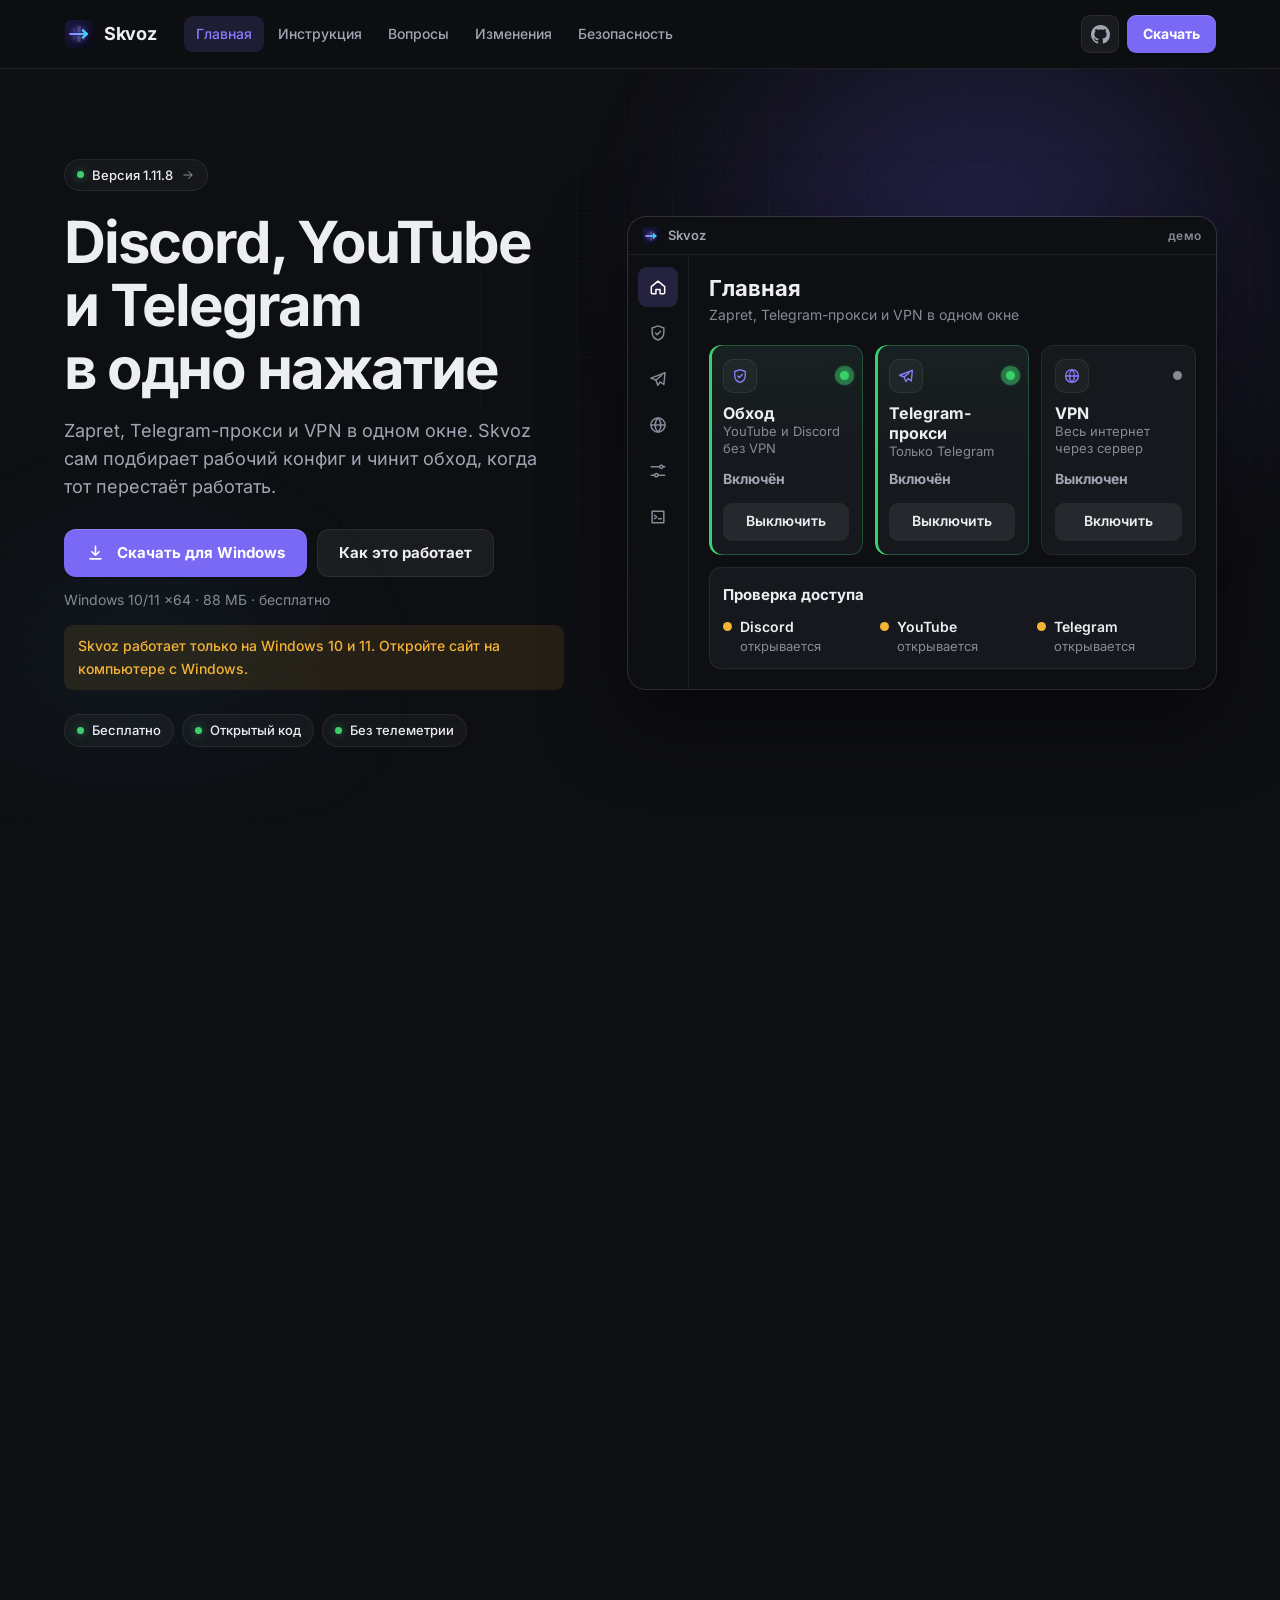
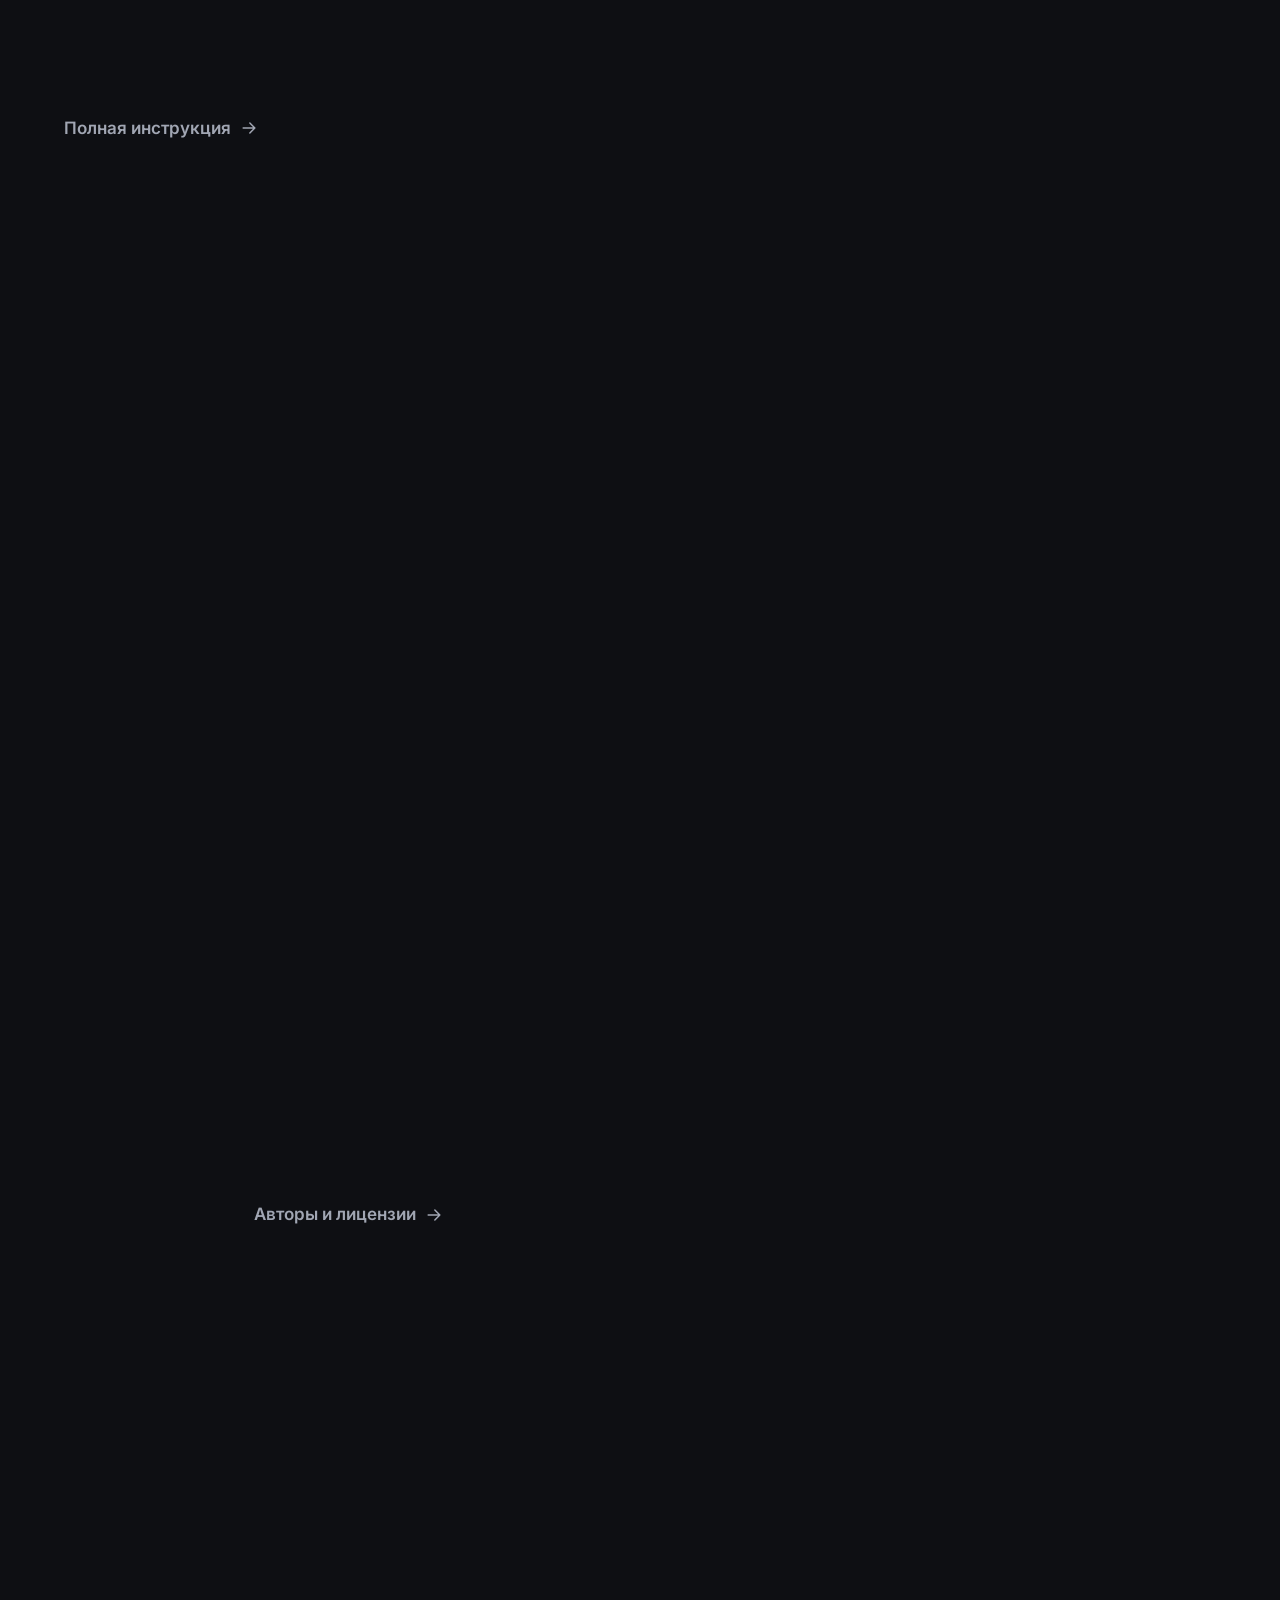
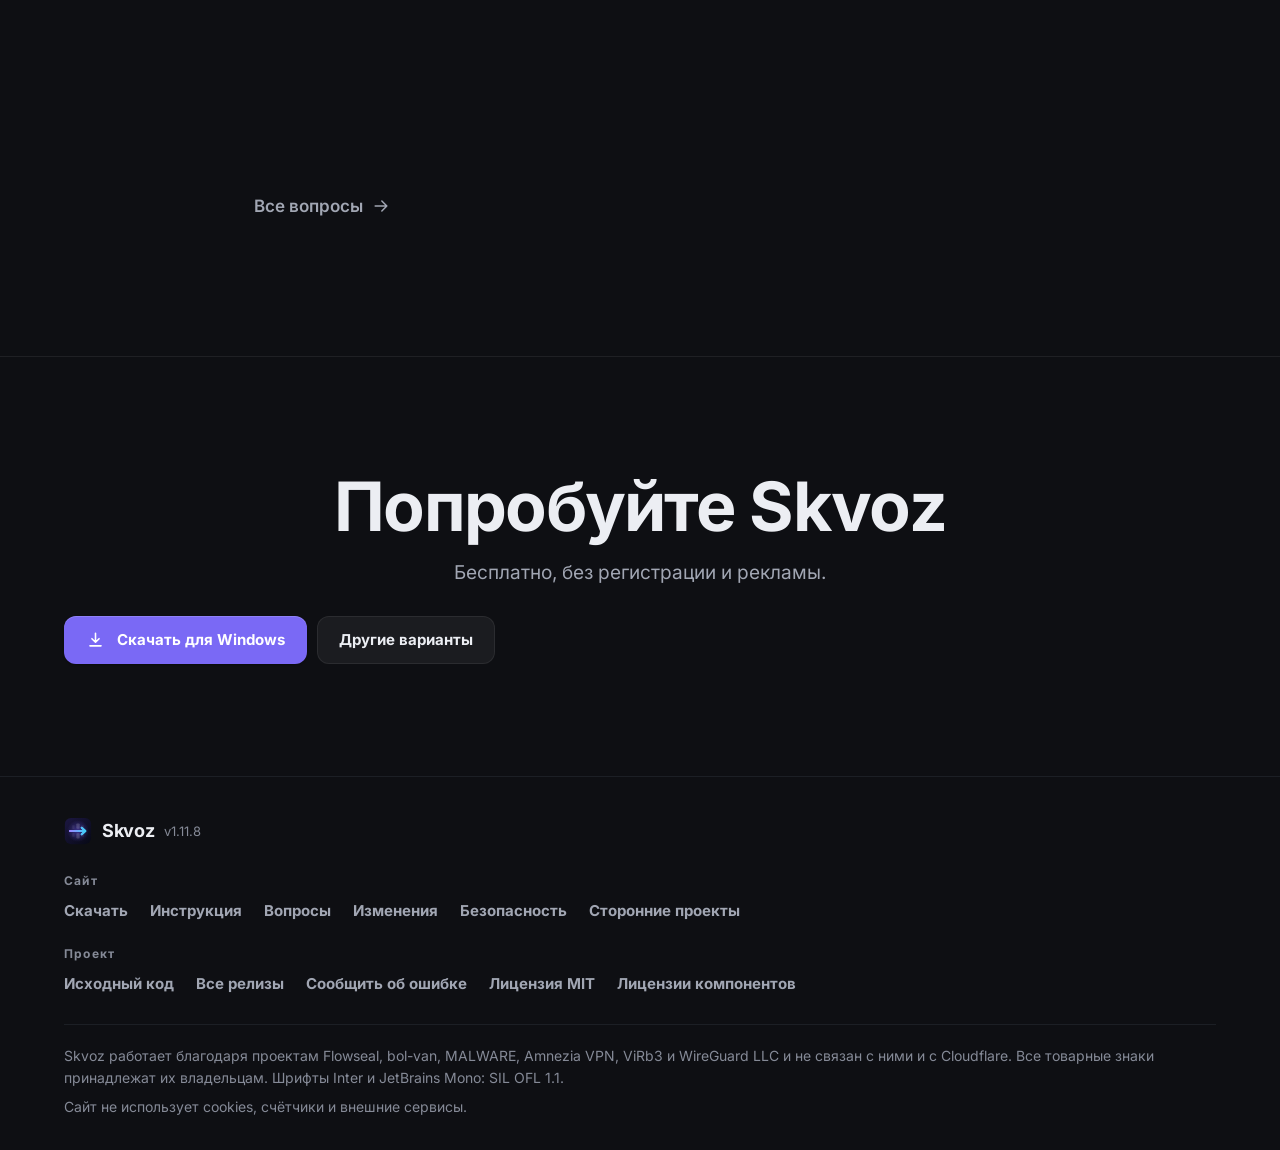
==== commit 3152bb7d: "Обновление сайта" ====
--- a/index.html
+++ b/index.html
@@ -22,7 +22,7 @@
     <link rel="preload" href="/assets/inter-cyrillic-wght-normal-DqGufNeO.woff2" as="font" type="font/woff2" crossorigin>
     <link rel="stylesheet" href="/assets/main-CpcuSaCh.css" integrity="sha384-wX1WjdLZVDdfAkdI1visI8pwt4gESKgcMEGSUvkiYCHSyMMjb2r3HAARXsrvYD5S">
     <script type="module" src="/assets/main-CIuJJUh0.js" integrity="sha384-33UPVuQ313bor5JcLnS4hQ8blPriEPeun53to2JofNAPHDtDMoPda+d2laqHSMqt"></script>
-    <script type="application/ld+json">{"@context":"https://schema.org","@type":"SoftwareApplication","name":"Skvoz","operatingSystem":"Windows 10, Windows 11","applicationCategory":"UtilitiesApplication","softwareVersion":"1.11.7","downloadUrl":"https://github.com/tw1xtyq/skvoz/releases/download/v1.11.7/Skvoz-Setup-1.11.7.exe","license":"https://opensource.org/licenses/MIT","offers":{"@type":"Offer","price":"0","priceCurrency":"RUB"}}</script></head>
+    <script type="application/ld+json">{"@context":"https://schema.org","@type":"SoftwareApplication","name":"Skvoz","operatingSystem":"Windows 10, Windows 11","applicationCategory":"UtilitiesApplication","softwareVersion":"1.11.8","downloadUrl":"https://github.com/tw1xtyq/skvoz/releases/download/v1.11.8/Skvoz-Setup-1.11.8.exe","license":"https://opensource.org/licenses/MIT","offers":{"@type":"Offer","price":"0","priceCurrency":"RUB"}}</script></head>
 <body>
   <a class="skip-link" href="#main">К содержимому</a>
   <header class="site-header" data-header>
@@ -49,14 +49,14 @@
     <div class="ambient" aria-hidden="true"><i class="orb orb-a"></i><i class="orb orb-b"></i><i class="grid-bg"></i></div>
     <div class="container hero-grid">
       <div class="hero-copy">
-        <a class="status-chip" href="/changelog/"><i class="dot"></i>Версия 1.11.7<svg class="icon" viewBox="0 0 24 24" aria-hidden="true"><path d="M5 12h14M13 6l6 6-6 6"/></svg></a>
+        <a class="status-chip" href="/changelog/"><i class="dot"></i>Версия 1.11.8<svg class="icon" viewBox="0 0 24 24" aria-hidden="true"><path d="M5 12h14M13 6l6 6-6 6"/></svg></a>
         <h1>Discord, YouTube и&nbsp;Telegram в&nbsp;одно нажатие</h1>
         <p class="hero-lead">
           Zapret, Telegram-прокси и VPN в одном окне. Skvoz сам подбирает рабочий конфиг и чинит обход, когда тот
           перестаёт работать.
         </p>
         <div class="hero-cta">
-          <a class="btn btn-primary" href="https://github.com/tw1xtyq/skvoz/releases/download/v1.11.7/Skvoz-Setup-1.11.7.exe" rel="noopener noreferrer" data-download>
+          <a class="btn btn-primary" href="https://github.com/tw1xtyq/skvoz/releases/download/v1.11.8/Skvoz-Setup-1.11.8.exe" rel="noopener noreferrer" data-download>
     <svg class="icon" viewBox="0 0 24 24" aria-hidden="true"><path d="M12 4v11M7.5 11 12 15.5 16.5 11M5 20h14"/></svg><span>Скачать для Windows</span>
   </a>
           <a class="btn btn-secondary" href="/guide/">Как это работает</a>
@@ -279,7 +279,7 @@
       <h2>Попробуйте Skvoz</h2>
       <p>Бесплатно, без регистрации и рекламы.</p>
       <div class="hero-cta">
-        <a class="btn btn-primary" href="https://github.com/tw1xtyq/skvoz/releases/download/v1.11.7/Skvoz-Setup-1.11.7.exe" rel="noopener noreferrer" data-download>
+        <a class="btn btn-primary" href="https://github.com/tw1xtyq/skvoz/releases/download/v1.11.8/Skvoz-Setup-1.11.8.exe" rel="noopener noreferrer" data-download>
     <svg class="icon" viewBox="0 0 24 24" aria-hidden="true"><path d="M12 4v11M7.5 11 12 15.5 16.5 11M5 20h14"/></svg><span>Скачать для Windows</span>
   </a>
         <a class="btn btn-secondary" href="/download/">Другие варианты</a>
@@ -291,7 +291,7 @@
       <a class="brand" href="/">
         <img src="/logo.svg" alt="" width="28" height="28" loading="lazy">
         <span>Skvoz</span>
-        <small>v1.11.7</small>
+        <small>v1.11.8</small>
       </a>
       <nav aria-label="Разделы сайта">
         <h2>Сайт</h2>
